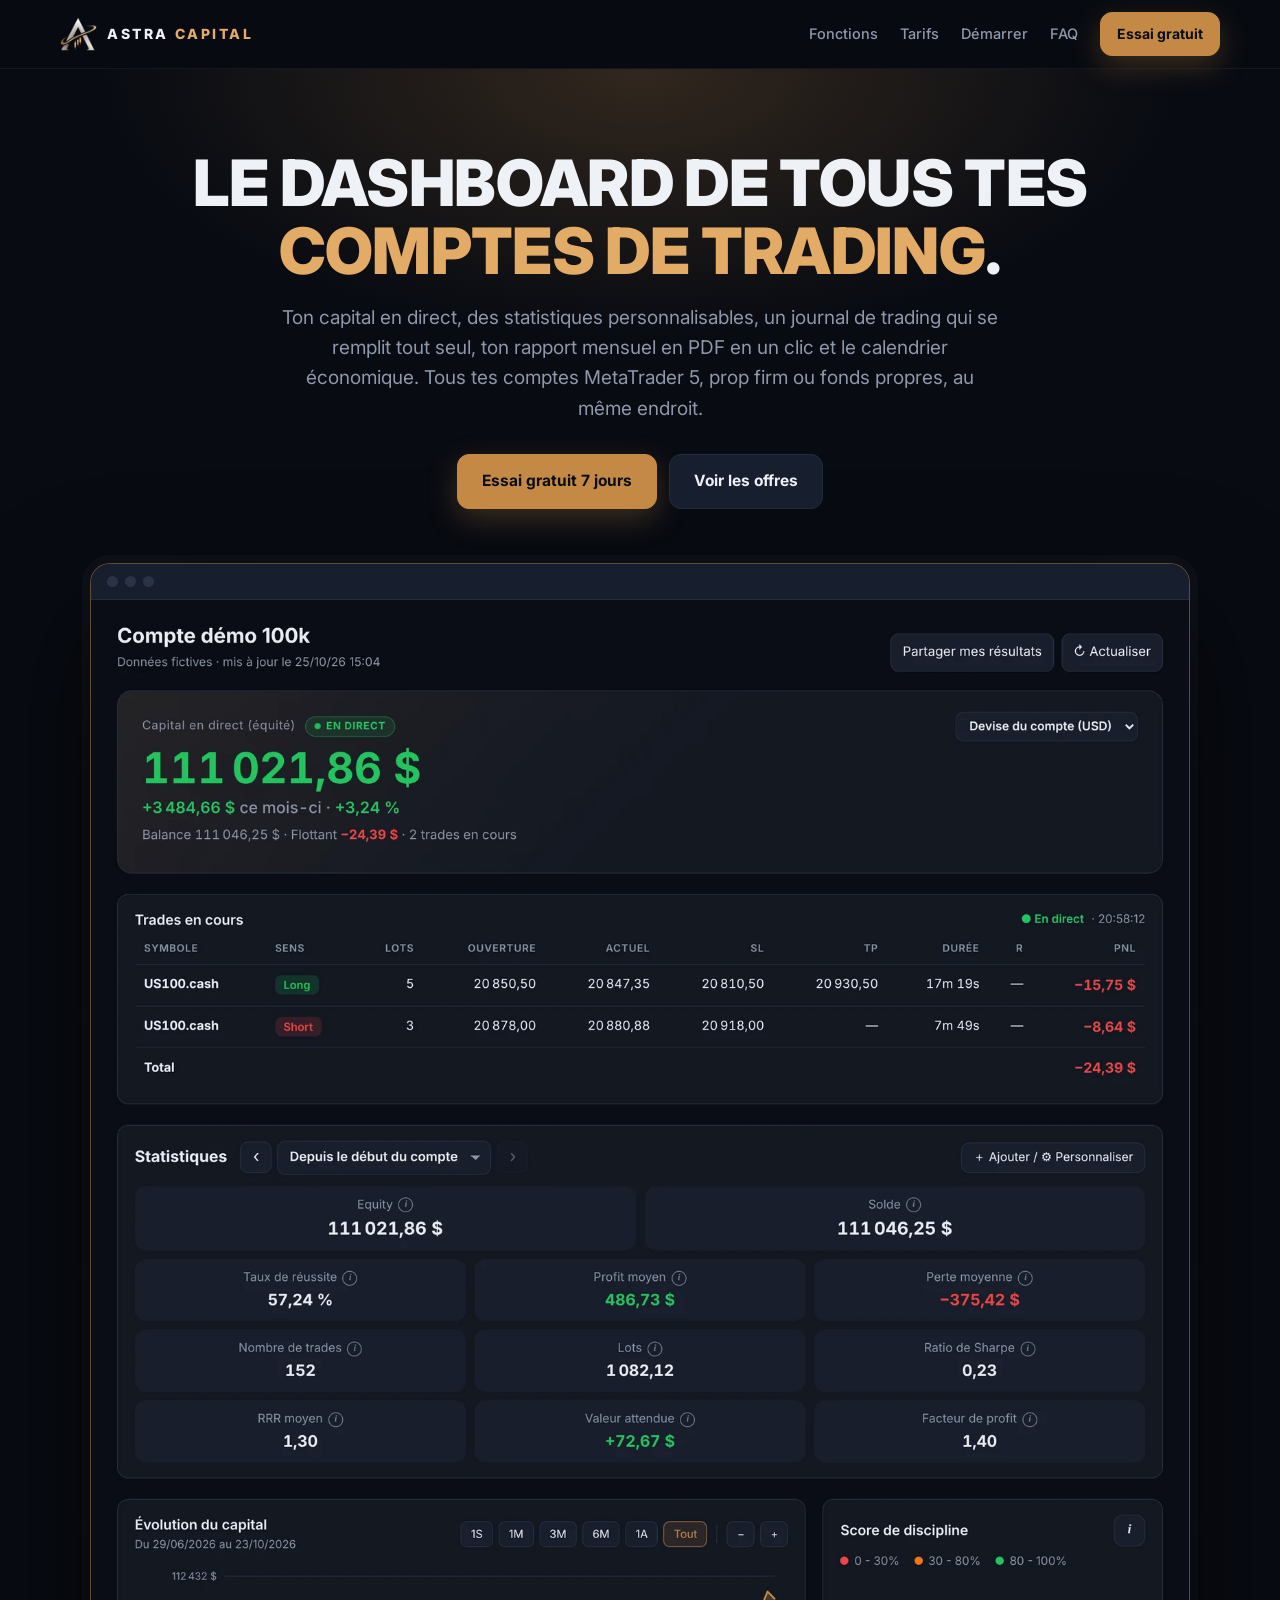
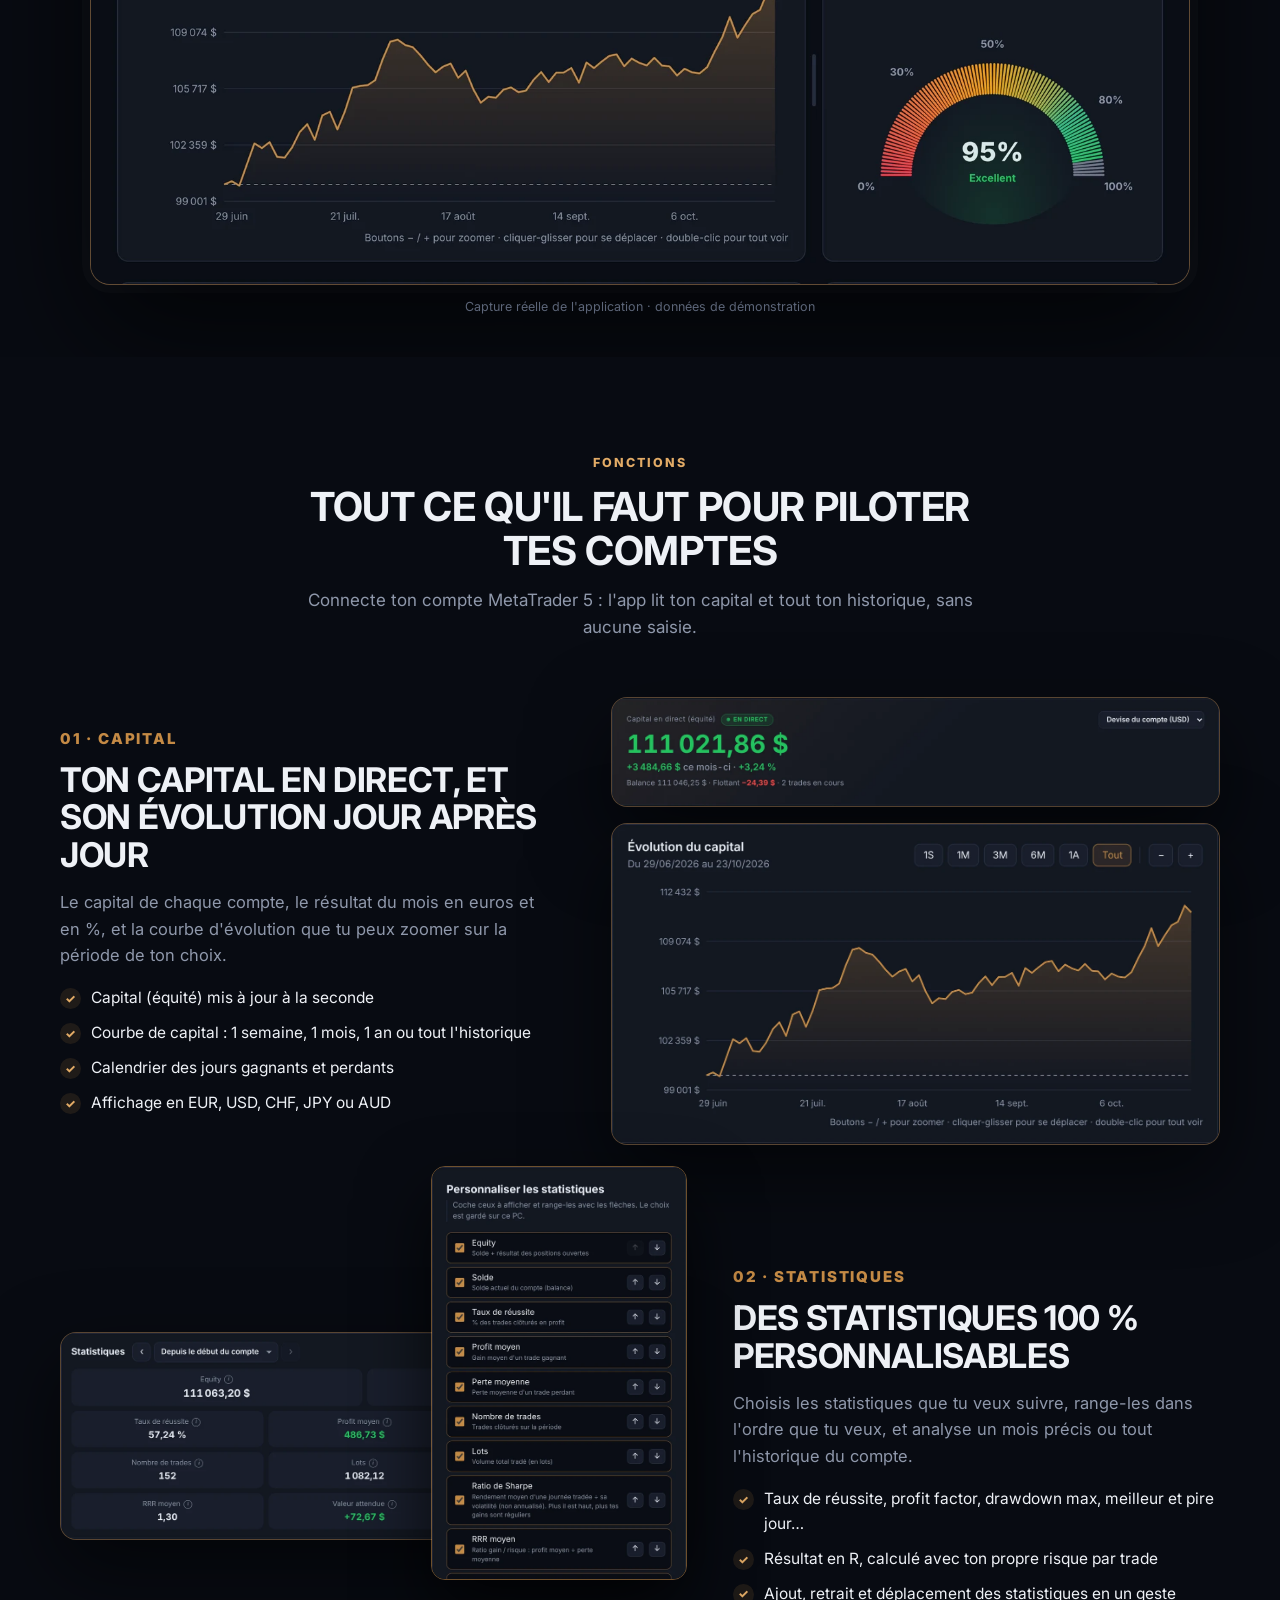
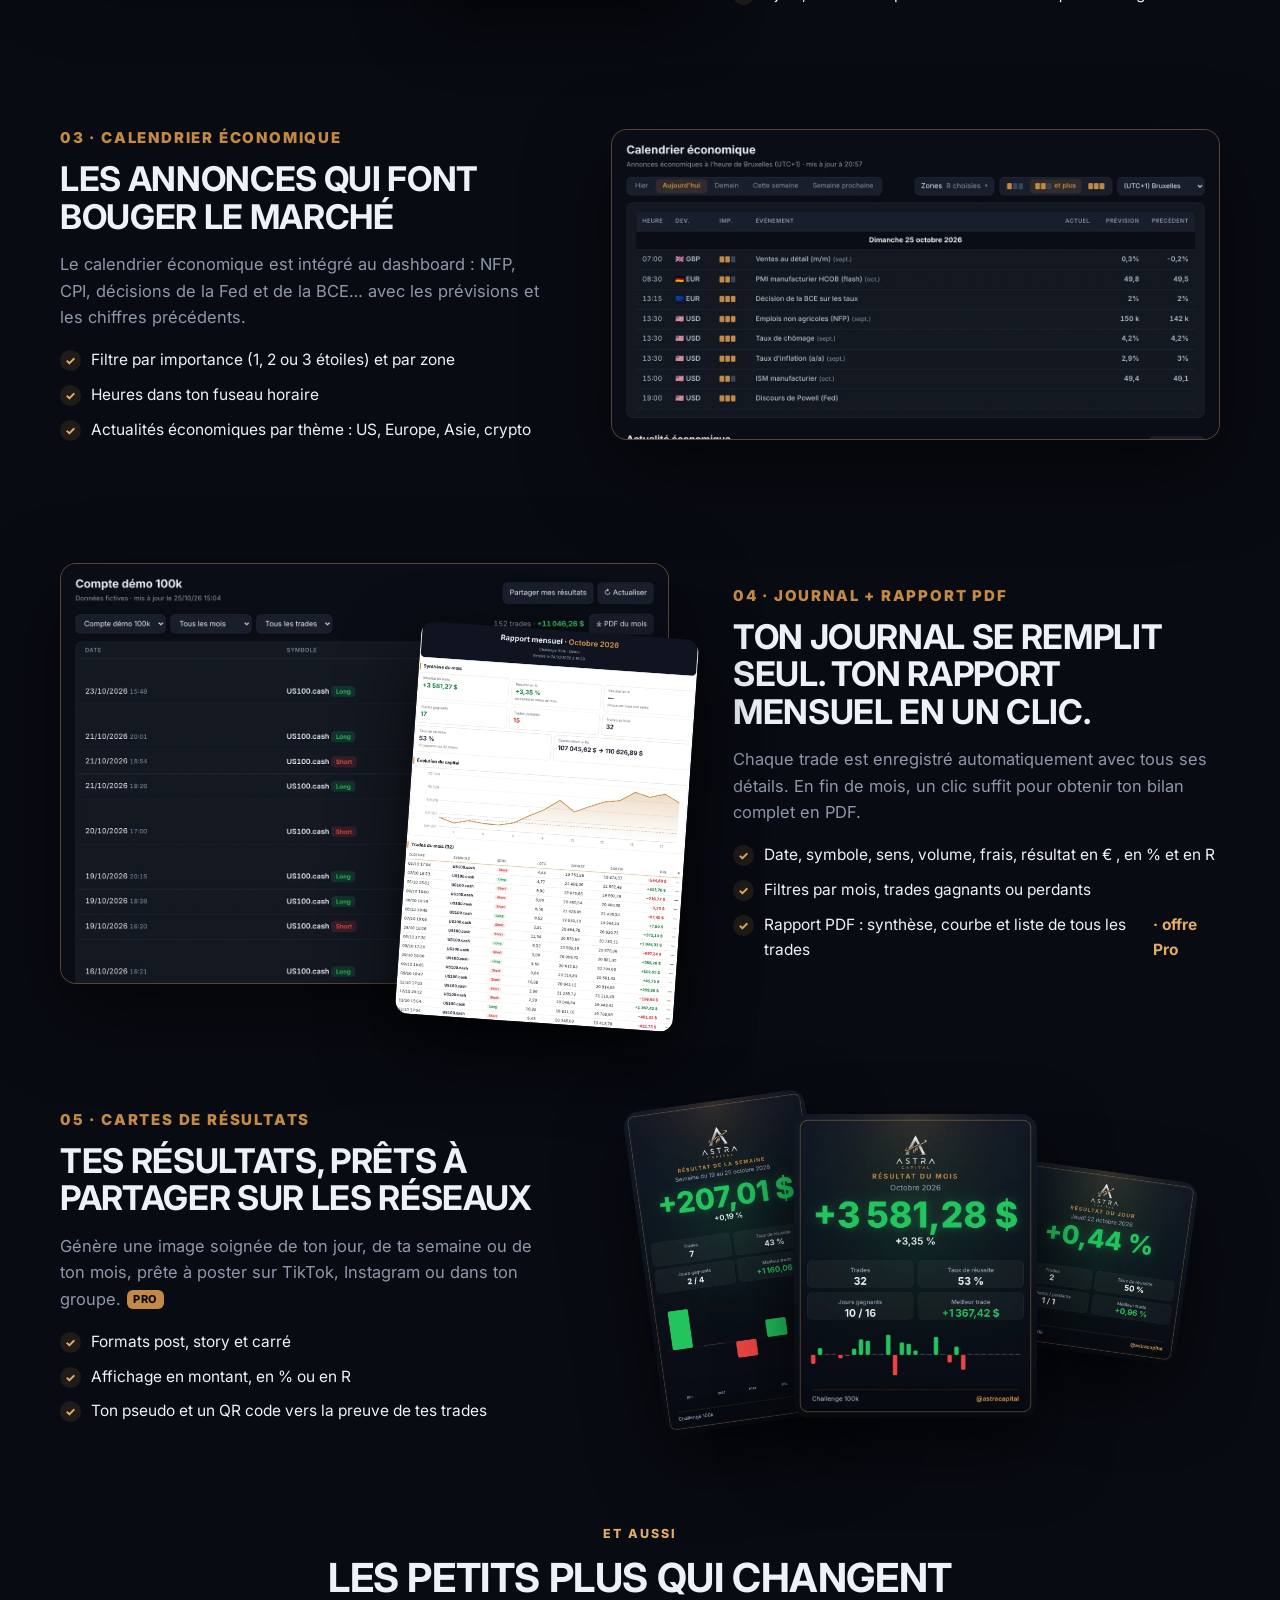
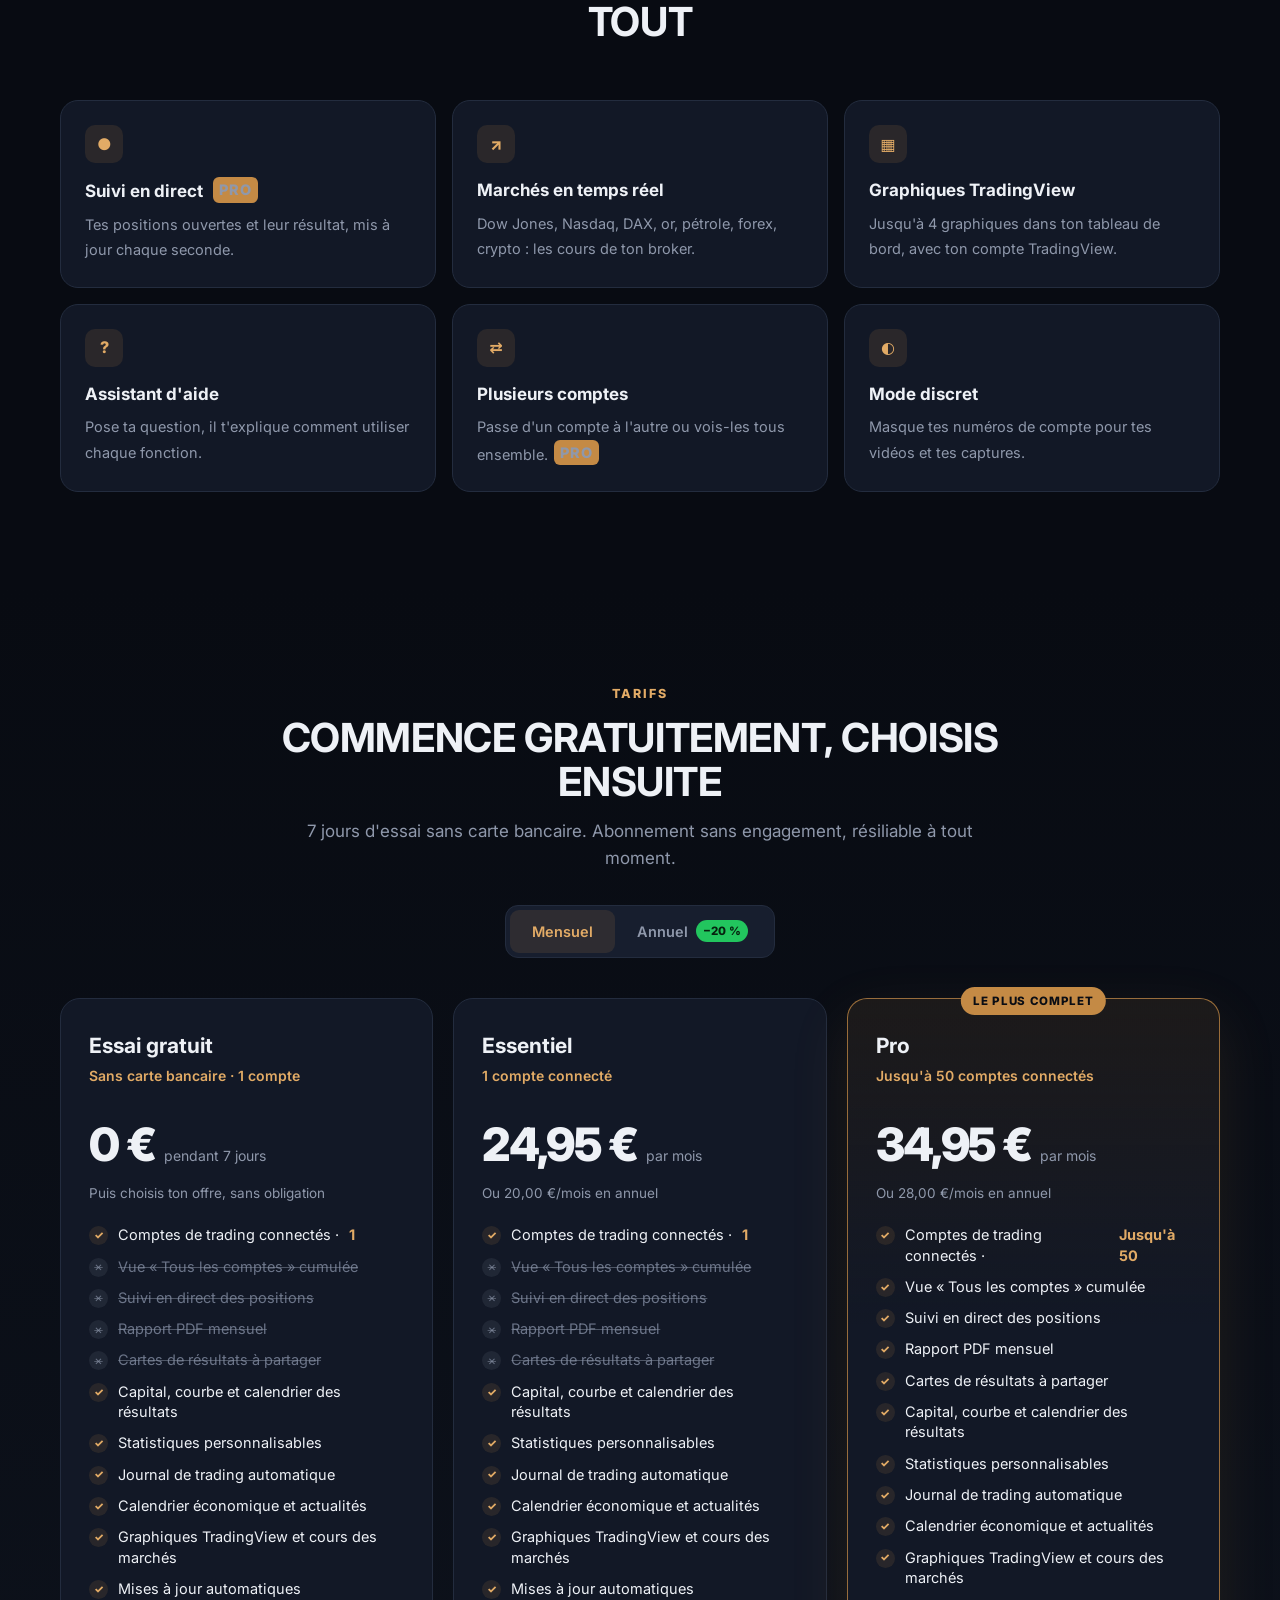
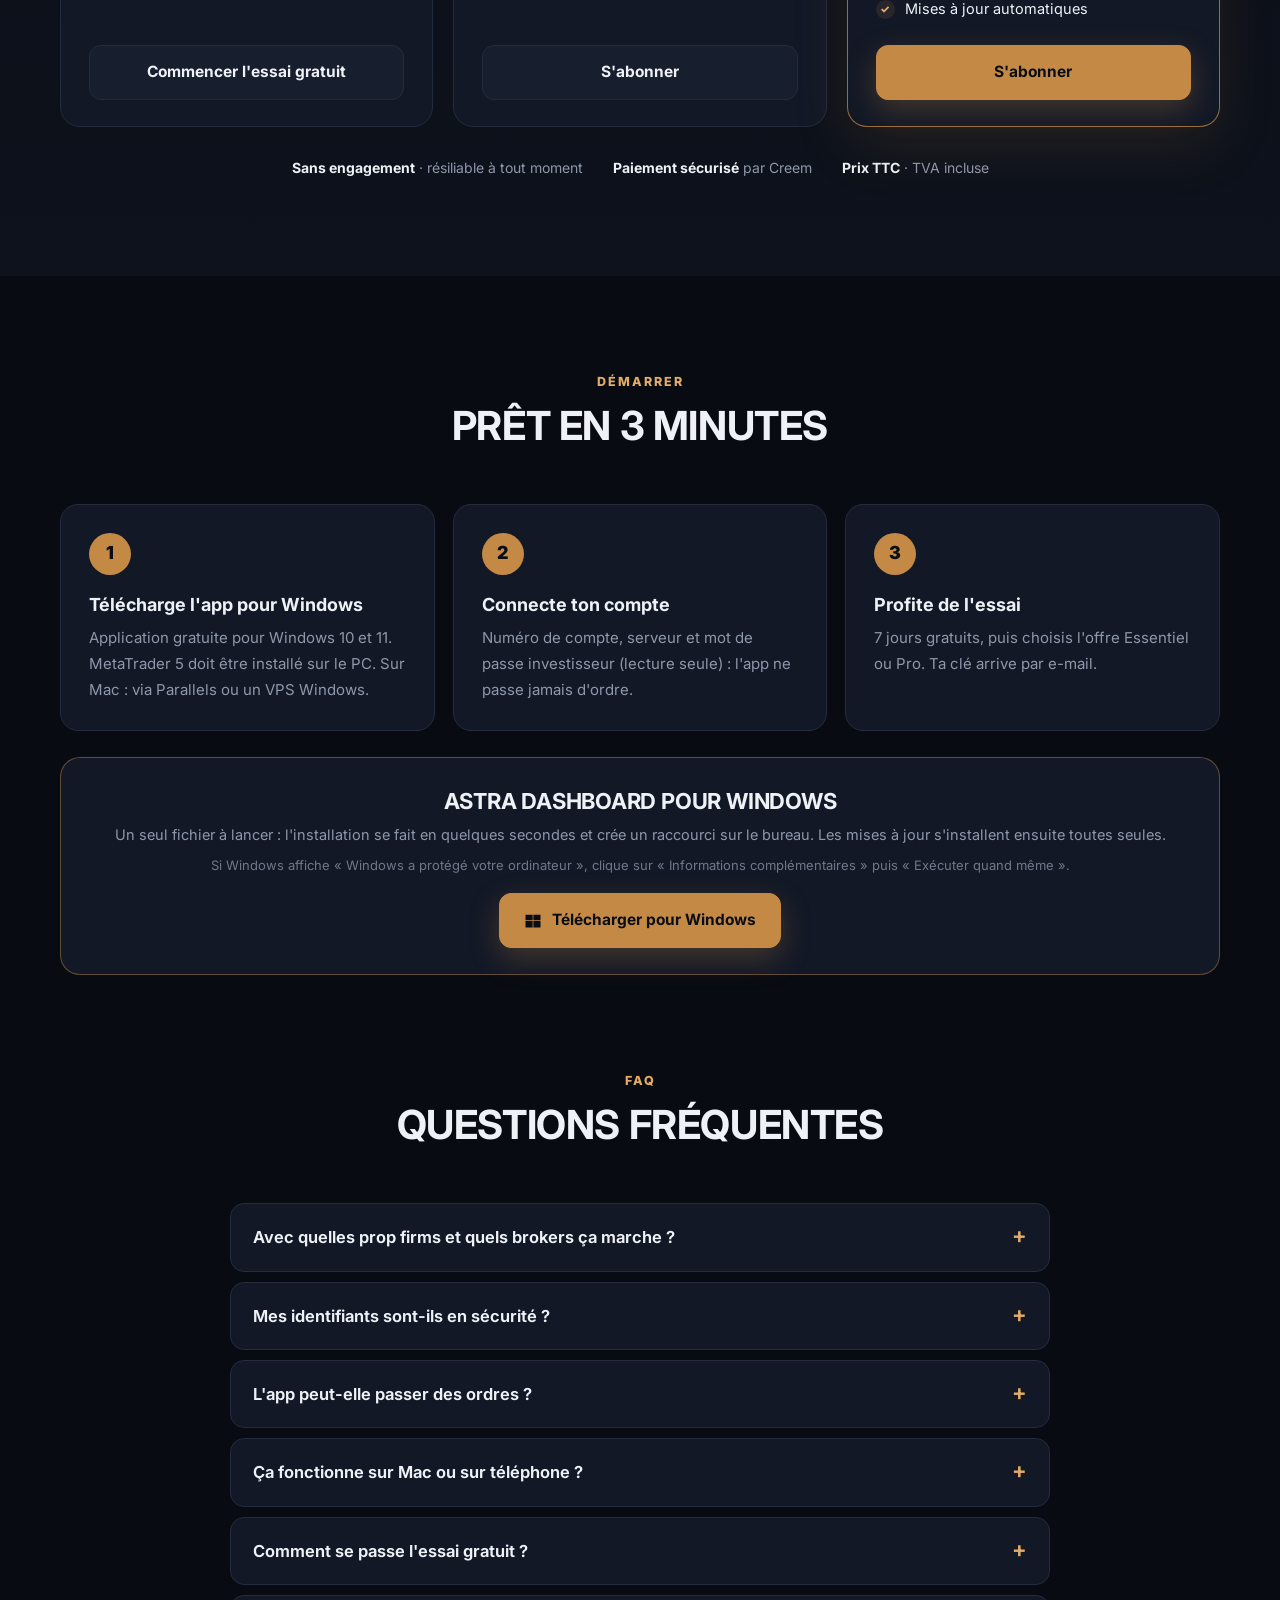
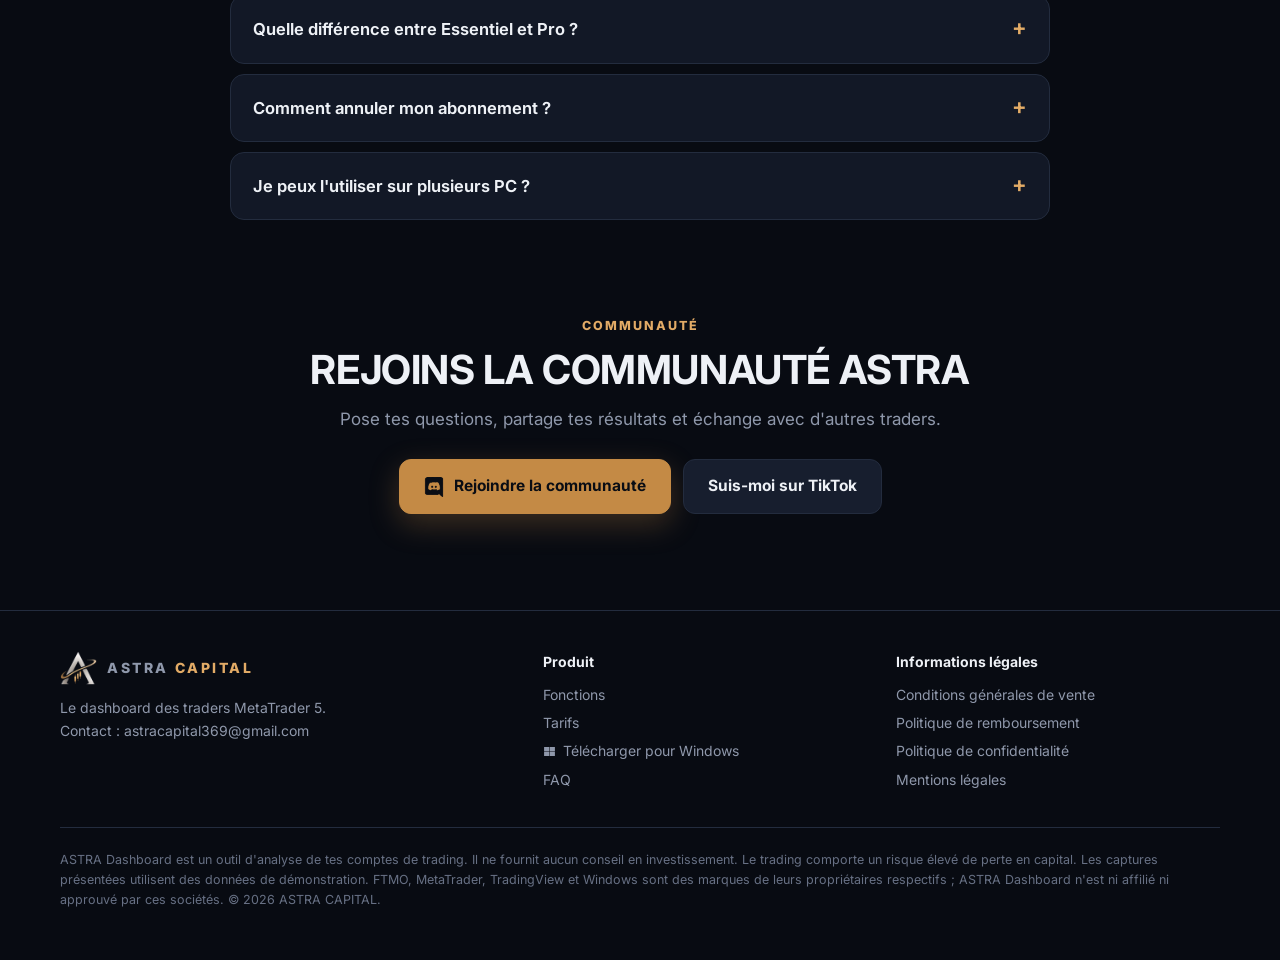
==== index.html @ 786726d1 "Mobile : rubrique Fonctions au-dessus de la capture Co-Authored-By: Claude Opus 5.5 <noreply@anthrop" ====
<!doctype html>
<html lang="fr">
<head>
<meta charset="utf-8">
<meta name="viewport" content="width=device-width, initial-scale=1">
<title>ASTRA Dashboard · Le dashboard des traders MetaTrader 5</title>
<meta name="description" content="ASTRA Dashboard : capital en direct, statistiques personnalisables, journal de trading automatique, rapport PDF mensuel, calendrier économique et cartes de résultats à partager. Pour tous tes comptes MetaTrader 5 : prop firms (FTMO…) et brokers en fonds propres.">
<link rel="icon" href="img/favicon.png">
<link rel="preconnect" href="https://fonts.googleapis.com"><link rel="preconnect" href="https://fonts.gstatic.com" crossorigin>
<link href="https://fonts.googleapis.com/css2?family=Inter:wght@400;500;600;700;800;900&display=swap" rel="stylesheet">
<link rel="stylesheet" href="style.css?v=7">
<meta property="og:title" content="ASTRA Dashboard · Le dashboard des traders MetaTrader 5">
<meta property="og:description" content="Tous tes comptes MT5 (prop firm ou fonds propres), tes stats, ton journal et ton rapport PDF au même endroit. Essai gratuit 7 jours.">
<meta property="og:image" content="img/dashboard.webp?v=2">
</head>
<body>

<header class="nav"><div class="wrap">
  <a class="brand" href="#"><img src="img/logo-emblem.png" alt=""><div>ASTRA <span>CAPITAL</span></div></a>
  <nav onclick="document.body.classList.remove('menu-open')"><a href="#fonctions">Fonctions</a><a href="#tarifs">Tarifs</a><a href="#demarrer">Démarrer</a><a href="#faq">FAQ</a></nav>
  <a class="btn primary" href="#offre-essai" data-essai>Essai gratuit</a><button class="burger" type="button" aria-label="Menu" aria-expanded="false" onclick="const o=document.body.classList.toggle('menu-open');this.setAttribute('aria-expanded',o)"><span></span><span></span><span></span></button>
</div></header>

<main>
<div class="hero"><div class="wrap">
  <h1>Le dashboard de tous tes <span class="gold">comptes de trading</span>.</h1>
  <p class="lead">Ton capital en direct, des statistiques personnalisables, un journal de trading qui se remplit tout seul, ton rapport mensuel en PDF en un clic et le calendrier économique. Tous tes comptes MetaTrader 5, prop firm ou fonds propres, au même endroit.</p>
  <div class="ctas"><a class="btn primary" href="#offre-essai" data-essai>Essai gratuit 7 jours</a><a class="btn" href="#tarifs">Voir les offres</a></div>
  <div class="sec-head m-only"><div class="kicker">Fonctions</div><h2>Tout ce qu'il faut pour piloter tes comptes</h2>
    <p>Connecte ton compte MetaTrader 5 : l'app lit ton capital et tout ton historique, sans aucune saisie.</p></div>
  <div class="shot"><div class="bar"><i></i><i></i><i></i></div><img src="img/dashboard.webp?v=2" alt="Tableau de bord ASTRA : capital en direct, trades en cours et statistiques" width="1600" height="1871"></div>
  <div class="demo">Capture réelle de l'application · données de démonstration</div>
</div></div>

<section id="fonctions"><div class="wrap">
  <div class="sec-head d-only"><div class="kicker">Fonctions</div><h2>Tout ce qu'il faut pour piloter tes comptes</h2>
    <p>Connecte ton compte MetaTrader 5 : l'app lit ton capital et tout ton historique, sans aucune saisie.</p></div>

  <div class="feat">
    <div class="txt"><div class="num">01 · CAPITAL</div><h3>Ton capital en direct, et son évolution jour après jour</h3>
      <p>Le capital de chaque compte, le résultat du mois en euros et en %, et la courbe d'évolution que tu peux zoomer sur la période de ton choix.</p>
      <ul><li>Capital (équité) mis à jour à la seconde</li><li>Courbe de capital : 1 semaine, 1 mois, 1 an ou tout l'historique</li><li>Calendrier des jours gagnants et perdants</li><li>Affichage en EUR, USD, CHF, JPY ou AUD</li></ul></div>
    <div class="vis"><div class="frame"><img src="img/capital.webp?v=2" alt="Capital en direct" loading="lazy"></div><div class="frame"><img src="img/courbe.webp?v=2" alt="Courbe d'évolution du capital" loading="lazy"></div></div>
  </div>

  <div class="feat rev">
    <div class="txt"><div class="num">02 · STATISTIQUES</div><h3>Des statistiques 100 % personnalisables</h3>
      <p>Choisis les statistiques que tu veux suivre, range-les dans l'ordre que tu veux, et analyse un mois précis ou tout l'historique du compte.</p>
      <ul><li>Taux de réussite, profit factor, drawdown max, meilleur et pire jour…</li><li>Résultat en R, calculé avec ton propre risque par trade</li><li>Ajout, retrait et déplacement des statistiques en un geste</li></ul></div>
    <div class="vis"><div class="frame"><img src="img/stats.webp?v=2" alt="Statistiques du compte" loading="lazy"></div><div class="over"><img src="img/stats-perso.webp?v=2" alt="Personnalisation des statistiques" loading="lazy"></div></div>
  </div>

  <div class="feat">
    <div class="txt"><div class="num">03 · CALENDRIER ÉCONOMIQUE</div><h3>Les annonces qui font bouger le marché</h3>
      <p>Le calendrier économique est intégré au dashboard : NFP, CPI, décisions de la Fed et de la BCE… avec les prévisions et les chiffres précédents.</p>
      <ul><li>Filtre par importance (1, 2 ou 3 étoiles) et par zone</li><li>Heures dans ton fuseau horaire</li><li>Actualités économiques par thème : US, Europe, Asie, crypto</li></ul></div>
    <div class="vis"><div class="frame"><img src="img/calendrier.webp?v=2" alt="Calendrier économique" loading="lazy"></div></div>
  </div>

  <div class="feat rev">
    <div class="txt"><div class="num">04 · JOURNAL + RAPPORT PDF</div><h3>Ton journal se remplit seul. Ton rapport mensuel en un clic.</h3>
      <p>Chaque trade est enregistré automatiquement avec tous ses détails. En fin de mois, un clic suffit pour obtenir ton bilan complet en PDF.</p>
      <ul><li>Date, symbole, sens, volume, frais, résultat en € , en % et en R</li><li>Filtres par mois, trades gagnants ou perdants</li><li>Rapport PDF : synthèse, courbe et liste de tous les trades <b class="gold">· offre Pro</b></li></ul></div>
    <div class="vis"><div class="frame"><img src="img/journal.webp?v=2" alt="Journal de trading" loading="lazy"></div><div class="over paper"><img src="img/rapport.webp" alt="Rapport mensuel PDF" loading="lazy"></div></div>
  </div>

  <div class="feat">
    <div class="txt"><div class="num">05 · CARTES DE RÉSULTATS</div><h3>Tes résultats, prêts à partager sur les réseaux</h3>
      <p>Génère une image soignée de ton jour, de ta semaine ou de ton mois, prête à poster sur TikTok, Instagram ou dans ton groupe.<span class="tag-pro">PRO</span></p>
      <ul><li>Formats post, story et carré</li><li>Affichage en montant, en % ou en R</li><li>Ton pseudo et un QR code vers la preuve de tes trades</li></ul></div>
    <div class="vis cards"><img class="c1" src="img/carte-story.webp" alt="Carte de résultats en story" loading="lazy"><img class="c2" src="img/carte-post.webp" alt="Carte de résultats du mois" loading="lazy"><img class="c3" src="img/carte-carre.webp" alt="Carte de résultats carrée" loading="lazy"></div>
  </div>
</div></section>

<section style="padding-top:0"><div class="wrap">
  <div class="sec-head"><div class="kicker">Et aussi</div><h2>Les petits plus qui changent tout</h2></div>
  <div class="more">
    <div><i>●</i><b>Suivi en direct <span class="tag-pro">PRO</span></b><span>Tes positions ouvertes et leur résultat, mis à jour chaque seconde.</span></div>
    <div><i>↗</i><b>Marchés en temps réel</b><span>Dow Jones, Nasdaq, DAX, or, pétrole, forex, crypto : les cours de ton broker.</span></div>
    <div><i>▦</i><b>Graphiques TradingView</b><span>Jusqu'à 4 graphiques dans ton tableau de bord, avec ton compte TradingView.</span></div>
    <div><i>?</i><b>Assistant d'aide</b><span>Pose ta question, il t'explique comment utiliser chaque fonction.</span></div>
    <div><i>⇄</i><b>Plusieurs comptes</b><span>Passe d'un compte à l'autre ou vois-les tous ensemble.<span class="tag-pro">PRO</span></span></div>
    <div><i>◐</i><b>Mode discret</b><span>Masque tes numéros de compte pour tes vidéos et tes captures.</span></div>
  </div>
</div></section>

<section id="tarifs"><div class="wrap">
  <div class="sec-head"><div class="kicker">Tarifs</div><h2>Commence gratuitement, choisis ensuite</h2><p>7 jours d'essai sans carte bancaire. Abonnement sans engagement, résiliable à tout moment.</p></div>
  <div class="billing"><div class="seg" id="billing"><button type="button" data-v="month" class="on">Mensuel</button><button type="button" data-v="year">Annuel <span class="save">−20 %</span></button></div></div>
  <div class="plans" id="plans"></div>
  <div class="trust"><span><b>Sans engagement</b> · résiliable à tout moment</span><span><b>Paiement sécurisé</b> par Creem</span><span><b>Prix TTC</b> · TVA incluse</span></div>
</div></section>

<section id="demarrer"><div class="wrap">
  <div class="sec-head"><div class="kicker">Démarrer</div><h2>Prêt en 3 minutes</h2></div>
  <div class="steps">
    <div><b>Télécharge l'app pour Windows</b><span>Application gratuite pour Windows 10 et 11. MetaTrader 5 doit être installé sur le PC. Sur Mac : via Parallels ou un VPS Windows.</span></div>
    <div><b>Connecte ton compte</b><span>Numéro de compte, serveur et mot de passe investisseur (lecture seule) : l'app ne passe jamais d'ordre.</span></div>
    <div><b>Profite de l'essai</b><span>7 jours gratuits, puis choisis l'offre Essentiel ou Pro. Ta clé arrive par e-mail.</span></div>
  </div>
  <div class="dl">
    <div><h3>ASTRA Dashboard pour Windows</h3><p>Un seul fichier à lancer : l'installation se fait en quelques secondes et crée un raccourci sur le bureau. Les mises à jour s'installent ensuite toutes seules.</p><p style="font-size:13px;opacity:.75;margin-top:8px">Si Windows affiche « Windows a protégé votre ordinateur », clique sur « Informations complémentaires » puis « Exécuter quand même ».</p></div>
    <a class="btn primary" href="https://github.com/astradashboard/astra-dashboard/releases/latest/download/ASTRA-Dashboard-Setup.exe"><svg class="win" viewBox="0 0 24 24" aria-hidden="true"><path fill="currentColor" d="M2 3.5h9.5V11H2zM12.5 3.5H22V11h-9.5zM2 12h9.5v8.5H2zM12.5 12H22v8.5h-9.5z"/></svg>Télécharger pour Windows</a>
  </div>
</div></section>

<section id="faq" style="padding-top:0"><div class="wrap">
  <div class="sec-head"><div class="kicker">FAQ</div><h2>Questions fréquentes</h2></div>
  <div class="faq">
    <details><summary>Avec quelles prop firms et quels brokers ça marche ?</summary><p>Avec tous les comptes MetaTrader 5, quel que soit le fournisseur : les prop firms (FTMO, FundedNext, The5ers…) comme les comptes en fonds propres chez un broker (IC Markets, Pepperstone…), en réel ou en démo. Il suffit du numéro de compte, du nom exact du serveur et du mot de passe investisseur. Les comptes sur d'autres plateformes (MetaTrader 4, cTrader, TradeLocker, DXtrade…) ne sont pas encore pris en charge.</p></details>
    <details><summary>Mes identifiants sont-ils en sécurité ?</summary><p>Oui. Tout reste sur ton PC : les mots de passe mémorisés sont rangés dans le Gestionnaire d'identification de Windows et ne sont envoyés à aucun serveur. Le mot de passe investisseur suffit, il ne permet que la lecture.</p></details>
    <details><summary>L'app peut-elle passer des ordres ?</summary><p>Non. ASTRA Dashboard lit seulement ton capital et ton historique pour les analyser. Elle ne passe, ne modifie et ne ferme jamais aucune position.</p></details>
    <details><summary>Ça fonctionne sur Mac ou sur téléphone ?</summary><p>L'application fonctionne sur Windows 10 et 11, avec MetaTrader 5 installé : la connexion de MetaTrader 5 aux applications n'existe que sur Windows. Sur Mac, tu peux l'utiliser avec Windows installé via Parallels Desktop, ou sur un VPS Windows (celui où tourne souvent déjà ton MT5), en bureau à distance.</p></details>
    <details><summary>Comment se passe l'essai gratuit ?</summary><p>Tu installes l'app et tu cliques sur « Commencer l'essai gratuit » : 7 jours d'accès, sans carte bancaire. À la fin de l'essai, tu choisis une offre pour continuer.</p></details>
    <details><summary>Quelle différence entre Essentiel et Pro ?</summary><p>Essentiel permet de connecter 1 compte. Pro permet jusqu'à 50 comptes et ajoute la vue « tous les comptes », le suivi en direct des positions, le rapport PDF mensuel et les cartes de résultats à partager.</p></details>
    <details><summary>Comment annuler mon abonnement ?</summary><p>Depuis le lien « gérer mon abonnement » de l'e-mail de confirmation envoyé par Creem, ou en nous écrivant. Sans engagement : l'accès reste ouvert jusqu'à la fin de la période payée.</p></details>
    <details><summary>Je peux l'utiliser sur plusieurs PC ?</summary><p>Oui, ta clé fonctionne sur 2 PC. Tu peux aussi la retirer d'un PC pour l'utiliser sur un autre.</p></details>
  </div>
</div></section>

<section class="community" style="padding-top:0"><div class="wrap">
  <div class="sec-head" style="margin-bottom:0"><div class="kicker">Communauté</div><h2>Rejoins la communauté ASTRA</h2><p>Pose tes questions, partage tes résultats et échange avec d'autres traders.</p></div>
  <div class="row">
    <a class="btn primary" href="https://discord.gg/YSep3qMT9" target="_blank" rel="noopener"><img src="img/discord-dark.png" alt="">Rejoindre la communauté</a>
    <a class="btn" href="https://www.tiktok.com/@astracapital1" target="_blank" rel="noopener">Suis-moi sur TikTok</a>
  </div>
</div></section>
</main>

<footer><div class="wrap">
  <div><a class="brand" href="#" style="margin:0 0 12px"><img src="img/logo-emblem.png" alt=""><div>ASTRA <span>CAPITAL</span></div></a>
    Le dashboard des traders MetaTrader 5.<br>Contact : <a href="mailto:astracapital369@gmail.com" style="display:inline">astracapital369@gmail.com</a></div>
  <div><b>Produit</b><a href="#fonctions">Fonctions</a><a href="#tarifs">Tarifs</a><a href="#demarrer" class="win-link"><svg class="win" viewBox="0 0 24 24" aria-hidden="true"><path fill="currentColor" d="M2 3.5h9.5V11H2zM12.5 3.5H22V11h-9.5zM2 12h9.5v8.5H2zM12.5 12H22v8.5h-9.5z"/></svg>Télécharger pour Windows</a><a href="#faq">FAQ</a></div>
  <div><b>Informations légales</b><a href="conditions.html">Conditions générales de vente</a><a href="remboursement.html">Politique de remboursement</a><a href="confidentialite.html">Politique de confidentialité</a><a href="mentions-legales.html">Mentions légales</a></div>
  <div class="risk">ASTRA Dashboard est un outil d'analyse de tes comptes de trading. Il ne fournit aucun conseil en investissement. Le trading comporte un risque élevé de perte en capital. Les captures présentées utilisent des données de démonstration. FTMO, MetaTrader, TradingView et Windows sont des marques de leurs propriétaires respectifs ; ASTRA Dashboard n'est ni affilié ni approuvé par ces sociétés. © 2026 ASTRA CAPITAL.</div>
</div></footer>

<script>
// Liens de paiement Creem : à remplir dès qu'ils sont créés
const CHECKOUT = {
  essentiel: { month: 'https://www.creem.io/payment/prod_J9E4RND5WxferOtBagLse', year: 'https://www.creem.io/payment/prod_75iJoLnVkW6P9oRJKezVY7' },
  pro: { month: 'https://www.creem.io/payment/prod_Q6IVnV9x4c7YWEf84cjIg', year: 'https://www.creem.io/payment/prod_TW2zwHrN4UZRp6hHAtzPi' },
};
const PLANS = [
  { id: 'essai', name: 'Essai gratuit', acc: 'Sans carte bancaire · 1 compte', month: ['0 €', 'pendant 7 jours'], bill: 'Puis choisis ton offre, sans obligation' },
  { id: 'essentiel', name: 'Essentiel', acc: '1 compte connecté', month: ['24,95 €', 'par mois'], year: ['20,00 €', 'par mois', '24,95 €', '239,95 €'] },
  { id: 'pro', name: 'Pro', acc: "Jusqu'à 50 comptes connectés", badge: 'LE PLUS COMPLET', month: ['34,95 €', 'par mois'], year: ['28,00 €', 'par mois', '34,95 €', '335,95 €'] },
];
const FEATS = [
  ['Comptes de trading connectés', '1', '1', "Jusqu'à 50"],
  ['Vue « Tous les comptes » cumulée', 0, 0, 1],
  ['Suivi en direct des positions', 0, 0, 1],
  ['Rapport PDF mensuel', 0, 0, 1],
  ['Cartes de résultats à partager', 0, 0, 1],
  ['Capital, courbe et calendrier des résultats', 1, 1, 1],
  ['Statistiques personnalisables', 1, 1, 1],
  ['Journal de trading automatique', 1, 1, 1],
  ['Calendrier économique et actualités', 1, 1, 1],
  ['Graphiques TradingView et cours des marchés', 1, 1, 1],
  ['Mises à jour automatiques', 1, 1, 1],
];
let billing = 'month', sel = 'pro';
function render() {
  const box = document.getElementById('plans'); box.innerHTML = '';
  PLANS.forEach((p, i) => {
    const yr = billing === 'year' && p.year, pr = yr ? p.year : p.month;
    const on = p.id === sel;
    const c = document.createElement('div'); c.className = 'plan' + (on ? ' best' : ''); c.tabIndex = 0; c.setAttribute('role', 'radio'); c.setAttribute('aria-checked', on);
    if (p.id === 'essai') c.id = 'offre-essai';
    c.onclick = e => { if (!e.target.closest('a') && sel !== p.id) { sel = p.id; render(); } };
    c.onkeydown = e => { if (e.key === 'Enter' || e.key === ' ') { e.preventDefault(); sel = p.id; render(); } };
    let h = (p.badge ? `<div class="badge">${p.badge}</div>` : '') + `<h3>${p.name}</h3><div class="acc">${p.acc}</div>`;
    h += `<div class="price">${yr ? `<s>${pr[2]}</s>` : ''}<b>${pr[0]}</b><span>${pr[1]}</span></div>`;
    h += `<div class="bill">${yr ? `Facturé ${pr[3]} par an · <b>−20 %</b>` : p.bill || (p.year ? `Ou ${p.year[0]}/mois en annuel` : '')}</div><ul>`;
    for (const f of FEATS) { const v = f[i + 1]; h += `<li class="${v ? '' : 'no'}">${f[0]}${typeof v === 'string' ? ` · <b style="color:var(--gold2)">${v}</b>` : ''}</li>`; }
    h += '</ul>';
    if (p.id === 'essai') h += `<a class="btn${on ? ' primary' : ''}" href="#demarrer">Commencer l'essai gratuit</a>`;
    else { const url = CHECKOUT[p.id][billing]; h += url ? `<a class="btn${on ? ' primary' : ''}" href="${url}">S'abonner</a>` : `<a class="btn${on ? ' primary' : ''}" aria-disabled="true">Bientôt disponible</a>`; }
    c.innerHTML = h; box.appendChild(c);
  });
}
document.querySelectorAll('#billing button').forEach(b => b.onclick = () => {
  billing = b.dataset.v; document.querySelectorAll('#billing button').forEach(x => x.classList.toggle('on', x === b)); render();
});
render();
// « Essai gratuit » : va pile sur la carte de l'essai et la sélectionne
document.querySelectorAll('[data-essai]').forEach(a => a.onclick = e => {
  e.preventDefault(); sel = 'essai'; render();
  document.getElementById('offre-essai').scrollIntoView({ behavior: 'smooth', block: 'start' });
});
</script>
</body>
</html>
---- style.css ----
:root {
  --bg: #080b12; --bg2: #0d121c; --panel: #121826; --panel2: #171e2e; --line: #232c3e;
  --fg: #eef1f6; --muted: #8f98ab; --gold: #c48a45; --gold2: #e2ab66; --gold-soft: rgba(196,138,69,.13);
  --win: #22c55e; --loss: #ef4444; --r: 18px;
}
* { box-sizing: border-box; }
html { scroll-behavior: smooth; }
body { margin: 0; background: var(--bg); color: var(--fg); font: 16px/1.6 "Inter", "Segoe UI", system-ui, -apple-system, sans-serif; -webkit-font-smoothing: antialiased; }
a { color: inherit; }
img { max-width: 100%; height: auto; display: block; }
.wrap { width: min(1160px, 100% - 32px); margin: 0 auto; }
.gold { color: var(--gold2); }
.btn { display: inline-flex; align-items: center; justify-content: center; gap: 10px; padding: 14px 24px; border-radius: 12px; font-weight: 700; font-size: 15.5px;
  text-decoration: none; border: 1px solid var(--line); background: var(--panel2); color: var(--fg); cursor: pointer; transition: transform .15s, border-color .15s, box-shadow .15s; }
.btn:hover { transform: translateY(-1px); border-color: rgba(196,138,69,.6); }
.btn.primary { background: var(--gold); border-color: var(--gold); color: #0a0d14; box-shadow: 0 10px 30px rgba(196,138,69,.28); }
.btn.primary:hover { box-shadow: 0 14px 40px rgba(196,138,69,.4); }
.btn[aria-disabled="true"] { opacity: .55; pointer-events: none; }
.btn img { width: 20px; height: 20px; }

/* navigation */
.nav { position: sticky; top: 0; z-index: 20; background: rgba(8,11,18,.82); backdrop-filter: blur(14px); border-bottom: 1px solid rgba(255,255,255,.05); }
.nav .wrap { display: flex; align-items: center; gap: 22px; height: 68px; }
.brand { display: flex; align-items: center; gap: 10px; text-decoration: none; font-weight: 800; letter-spacing: .18em; font-size: 14px; }
.brand img { height: 34px; }
.brand span { color: var(--gold2); }
.nav nav { display: flex; gap: 22px; margin-left: auto; }
.nav nav a { text-decoration: none; color: var(--muted); font-size: 14.5px; font-weight: 500; }
.nav nav a:hover { color: var(--fg); }
.nav .btn { padding: 10px 16px; font-size: 14px; }

/* héros */
.hero { position: relative; padding: 72px 0 40px; overflow: hidden; }
.hero::before { content: ''; position: absolute; inset: -20% -10% auto; height: 760px; background: radial-gradient(closest-side, rgba(196,138,69,.22), transparent 70%); pointer-events: none; }
.hero .wrap { position: relative; text-align: center; }
.pill { display: inline-flex; gap: 8px; align-items: center; padding: 7px 14px; border-radius: 999px; border: 1px solid rgba(196,138,69,.5); background: var(--gold-soft);
  color: var(--gold2); font-size: 13px; font-weight: 700; letter-spacing: .04em; }
.hero h1 { font-size: clamp(38px, 6.2vw, 72px); line-height: 1.04; letter-spacing: -.035em; margin: 8px auto 18px; max-width: 900px; font-weight: 850; }
.hero p.lead { font-size: clamp(16px, 2vw, 19px); color: var(--muted); max-width: 720px; margin: 0 auto 30px; }
.hero .ctas { display: flex; gap: 12px; justify-content: center; flex-wrap: wrap; }
.hero .note { color: var(--muted); font-size: 13px; margin-top: 14px; }
.shot { margin: 54px auto 0; max-width: 1100px; border-radius: 20px; border: 1px solid rgba(196,138,69,.45); background: var(--panel); overflow: hidden;
  box-shadow: 0 50px 120px rgba(0,0,0,.65), 0 0 0 8px rgba(255,255,255,.025); }
.shot .bar { display: flex; gap: 7px; padding: 12px 16px; border-bottom: 1px solid var(--line); background: var(--panel2); }
.shot .bar i { width: 11px; height: 11px; border-radius: 50%; background: #2a3346; }
.demo { color: #5c6578; font-size: 12.5px; text-align: center; margin-top: 12px; }

/* bandeau d'arguments */
.strip { border-top: 1px solid rgba(255,255,255,.05); border-bottom: 1px solid rgba(255,255,255,.05); background: var(--bg2); }
.strip .wrap { display: flex; justify-content: center; gap: 14px 40px; flex-wrap: wrap; padding: 22px 0; color: var(--muted); font-size: 14.5px; }
.strip b { color: var(--fg); }

/* sections */
section { padding: 96px 0; scroll-margin-top: 70px; }
.plan { scroll-margin-top: 90px; }
.sec-head { text-align: center; max-width: 720px; margin: 0 auto 56px; }
.kicker { color: var(--gold2); font-weight: 800; letter-spacing: .16em; font-size: 12.5px; text-transform: uppercase; }
.sec-head h2, .feat h3 { letter-spacing: -.025em; }
.sec-head h2 { font-size: clamp(30px, 4.2vw, 46px); line-height: 1.1; margin: 12px 0 14px; }
.sec-head p { color: var(--muted); margin: 0; font-size: 17px; }

.feat { display: grid; grid-template-columns: 1fr 1.25fr; gap: 64px; align-items: center; margin-bottom: 120px; }
.feat:last-child { margin-bottom: 0; }
.feat.rev { grid-template-columns: 1.25fr 1fr; }
.feat.rev .txt { order: 2; }
.feat .num { font-weight: 850; color: var(--gold); font-size: 15px; letter-spacing: .12em; }
.feat h3 { font-size: clamp(28px, 3.4vw, 40px); line-height: 1.1; margin: 10px 0 16px; }
.feat p { color: var(--muted); font-size: 16.5px; margin: 0 0 18px; }
.feat ul { list-style: none; padding: 0; margin: 0; display: grid; gap: 10px; }
.feat li { display: flex; gap: 10px; font-size: 15.5px; }
.feat li::before { content: '✓'; flex: none; width: 21px; height: 21px; border-radius: 50%; background: var(--gold-soft); color: var(--gold2); font-size: 12px; font-weight: 800; display: grid; place-items: center; margin-top: 2px; }
.tag-pro { display: inline-block; margin-left: 6px; font-size: 11px; font-weight: 800; letter-spacing: .06em; color: #0a0d14; background: var(--gold); border-radius: 6px; padding: 1px 6px; vertical-align: 2px; }
.vis { position: relative; }
.frame { border-radius: 16px; border: 1px solid rgba(196,138,69,.4); overflow: hidden; background: var(--panel); box-shadow: 0 30px 80px rgba(0,0,0,.55); }
.frame + .frame { margin-top: 16px; }
.over { position: absolute; right: -18px; bottom: -40px; width: 42%; border-radius: 14px; border: 1px solid rgba(196,138,69,.55); box-shadow: 0 30px 70px rgba(0,0,0,.7); overflow: hidden; }
.over.paper { width: 46%; border-color: rgba(0,0,0,.2); transform: rotate(4deg); }
.cards { display: flex; justify-content: center; align-items: center; gap: 0; }
.cards img { border-radius: 16px; box-shadow: 0 30px 70px rgba(0,0,0,.65); }
.cards .c1 { width: 30%; transform: rotate(-8deg) translateX(18%); }
.cards .c2 { width: 40%; position: relative; z-index: 2; }
.cards .c3 { width: 30%; transform: rotate(8deg) translateX(-18%); }

.more { display: grid; grid-template-columns: repeat(3, 1fr); gap: 16px; }
.more div { background: var(--panel); border: 1px solid var(--line); border-radius: var(--r); padding: 24px; }
.more b { display: block; font-size: 17px; margin-bottom: 6px; }
.more span { color: var(--muted); font-size: 14.5px; }
.more i { font-style: normal; display: inline-grid; place-items: center; width: 38px; height: 38px; border-radius: 10px; background: var(--gold-soft); color: var(--gold2); font-weight: 800; margin-bottom: 14px; }

/* tarifs */
#tarifs { background: linear-gradient(180deg, var(--bg), var(--bg2)); }
.billing { display: flex; justify-content: center; margin: -24px 0 40px; }
.seg { display: inline-flex; background: var(--panel2); border: 1px solid var(--line); border-radius: 13px; padding: 4px; }
.seg button { background: none; border: none; color: var(--muted); padding: 10px 22px; border-radius: 9px; font: inherit; font-size: 14.5px; font-weight: 600; cursor: pointer; display: inline-flex; gap: 8px; align-items: center; }
.seg button.on { background: var(--gold-soft); color: var(--gold2); }
.save { background: var(--win); color: #06210f; font-size: 11.5px; font-weight: 800; padding: 2px 7px; border-radius: 999px; }
.plans { display: grid; grid-template-columns: repeat(3, 1fr); gap: 20px; align-items: stretch; }
.plan { cursor: pointer; transition: border-color .15s, background .15s, transform .15s; -webkit-tap-highlight-color: transparent;
  position: relative; background: var(--panel); border: 1px solid var(--line); border-radius: 20px; padding: 30px 28px 26px; display: flex; flex-direction: column; }
.plan:not(.best):hover { border-color: rgba(196,138,69,.4); transform: translateY(-2px); }
.plan:focus-visible { outline: 2px solid var(--gold); outline-offset: 3px; }
.plan.best { border-color: rgba(196,138,69,.75); background: linear-gradient(180deg, rgba(196,138,69,.10), var(--panel) 45%); box-shadow: 0 20px 60px rgba(196,138,69,.12); }
.badge { position: absolute; top: -12px; left: 50%; transform: translateX(-50%); background: var(--gold); color: #0a0d14; font-size: 11.5px; font-weight: 800; letter-spacing: .06em; padding: 5px 12px; border-radius: 999px; white-space: nowrap; }
.plan h3 { margin: 0; font-size: 21px; }
.plan .acc { color: var(--gold2); font-size: 14px; font-weight: 600; margin-top: 3px; }
.price { display: flex; align-items: baseline; gap: 8px; margin: 20px 0 2px; flex-wrap: wrap; }
.price b { font-size: 46px; font-weight: 850; letter-spacing: -.03em; }
.price s { color: var(--muted); font-size: 18px; font-weight: 600; }
.price span { color: var(--muted); font-size: 14px; }
.bill { color: var(--muted); font-size: 13.5px; min-height: 22px; }
.bill b { color: var(--win); }
.plan ul { list-style: none; padding: 0; margin: 20px 0 26px; display: grid; gap: 11px; flex: 1; align-content: start; }
.plan li { display: flex; gap: 10px; font-size: 14.5px; line-height: 1.4; }
.plan li::before { content: '✓'; flex: none; width: 19px; height: 19px; border-radius: 50%; background: var(--gold-soft); color: var(--gold2); font-size: 11px; font-weight: 800; display: grid; place-items: center; margin-top: 1px; }
.plan li.no { color: #6b7488; text-decoration: line-through; text-decoration-color: rgba(138,147,166,.5); }
.plan li.no::before { content: '✕'; background: rgba(138,147,166,.12); color: #6b7487; font-size: 10px; }
.plan .btn { width: 100%; }
.trust { display: flex; justify-content: center; gap: 12px 30px; flex-wrap: wrap; color: var(--muted); font-size: 14px; margin-top: 30px; }
.trust b { color: var(--fg); }

/* étapes */
.steps { display: grid; grid-template-columns: repeat(3, 1fr); gap: 18px; counter-reset: s; }
.steps div { background: var(--panel); border: 1px solid var(--line); border-radius: var(--r); padding: 28px; counter-increment: s; }
.steps div::before { content: counter(s); display: grid; place-items: center; width: 42px; height: 42px; border-radius: 50%; background: var(--gold); color: #0a0d14; font-weight: 850; font-size: 18px; margin-bottom: 16px; }
.steps b { display: block; font-size: 18px; margin-bottom: 6px; }
.steps span { color: var(--muted); font-size: 15px; }
.dl { margin-top: 26px; display: flex; flex-direction: column; align-items: center; text-align: center; gap: 18px; background: var(--panel); border: 1px solid rgba(196,138,69,.45); border-radius: 20px; padding: 26px 30px; }
.dl h3 { margin: 0 0 4px; font-size: 22px; }
.dl p { margin: 0; color: var(--muted); font-size: 14.5px; }

/* FAQ */
.faq { max-width: 820px; margin: 0 auto; display: grid; gap: 10px; }
.faq details { background: var(--panel); border: 1px solid var(--line); border-radius: 14px; padding: 4px 22px; }
.faq summary { cursor: pointer; list-style: none; padding: 16px 0; font-weight: 650; font-size: 16.5px; display: flex; justify-content: space-between; gap: 16px; }
.faq summary::-webkit-details-marker { display: none; }
.faq summary::after { content: '+'; color: var(--gold2); font-size: 22px; line-height: 1; }
.faq details[open] summary::after { content: '−'; }
.faq details p { margin: 0 0 18px; color: var(--muted); }

/* communauté + pied */
.community { text-align: center; }
.community .row { display: flex; gap: 12px; justify-content: center; flex-wrap: wrap; margin-top: 26px; }
footer { border-top: 1px solid var(--line); padding: 40px 0 50px; color: var(--muted); font-size: 14px; }
footer .wrap { display: grid; grid-template-columns: 1.4fr 1fr 1fr; gap: 30px; }
footer b { color: var(--fg); display: block; margin-bottom: 10px; }
footer a { display: block; text-decoration: none; margin: 6px 0; }
footer a:hover { color: var(--fg); }
footer .risk { grid-column: 1 / -1; font-size: 12.5px; color: #677084; border-top: 1px solid var(--line); padding-top: 22px; }

/* pages légales */
.legal { max-width: 820px; margin: 0 auto; padding: 60px 0 90px; }
.legal h1 { font-size: clamp(30px, 4vw, 42px); letter-spacing: -.02em; margin: 0 0 6px; }
.legal .upd { color: var(--muted); font-size: 14px; margin-bottom: 36px; }
.legal h2 { font-size: 21px; margin: 34px 0 10px; color: var(--gold2); }
.legal p, .legal li { color: #c3c9d6; }
.legal a { color: var(--gold2); }

@media (max-width: 980px) {
  .feat, .feat.rev { grid-template-columns: 1fr; gap: 34px; margin-bottom: 90px; }
  .feat.rev .txt { order: 0; }
  .plans, .more, .steps { grid-template-columns: 1fr; }
  .plans { max-width: 480px; margin: 0 auto; }
  footer .wrap { grid-template-columns: 1fr; }
  .over { right: 0; bottom: -24px; }
}
.burger { display: none; -webkit-appearance: none; appearance: none; flex: none; width: 44px; height: 44px; border-radius: 11px; border: 1px solid var(--line); background: var(--panel2); padding: 0 11px; color: var(--fg);
  flex-direction: column; justify-content: center; gap: 5px; cursor: pointer; }
.burger span { display: block; width: 100%; height: 2px; border-radius: 2px; background: var(--fg); transition: transform .2s, opacity .2s; }
@media (max-width: 720px) {
  .burger { display: flex; }
  .nav .wrap { gap: 10px; }
  .nav nav { display: none; position: absolute; top: 68px; left: 0; right: 0; flex-direction: column; gap: 0; margin: 0; padding: 8px 16px 16px;
    background: #080b12; border-bottom: 1px solid var(--line); box-shadow: 0 30px 60px rgba(0,0,0,.7); }
  .nav nav a { padding: 14px 6px; font-size: 17px; font-weight: 600; color: var(--fg); border-bottom: 1px solid rgba(255,255,255,.06); }
  .nav nav a:last-child { border-bottom: none; }
  body.menu-open .nav nav { display: flex; }
  body.menu-open .burger span:nth-child(1) { transform: translateY(7px) rotate(45deg); }
  body.menu-open .burger span:nth-child(2) { opacity: 0; }
  body.menu-open .burger span:nth-child(3) { transform: translateY(-7px) rotate(-45deg); }
  .nav .btn { margin-left: auto; white-space: nowrap; padding: 10px 14px; font-size: 13.5px; }
  .brand { letter-spacing: .12em; font-size: 13px; white-space: nowrap; gap: 8px; }
  .brand img { height: 30px; }
  section { padding: 70px 0; }
  .hero { padding-top: 48px; }
}

.btn .win { width: 18px; height: 18px; flex: none; }
.win-link { display: flex !important; align-items: center; gap: 7px; }
.win-link .win { width: 13px; height: 13px; flex: none; }
/* titres en majuscules */
.hero h1, .sec-head h2, .feat h3, .dl h3, .legal h1 { text-transform: uppercase; letter-spacing: -.01em; }
.hero h1 { font-size: clamp(32px, 5.4vw, 64px); line-height: 1.06; }
.sec-head h2 { font-size: clamp(26px, 3.6vw, 40px); }
.feat h3 { font-size: clamp(24px, 2.9vw, 34px); }
.m-only { display: none; }
@media (max-width: 720px) { .m-only { display: block; margin-top: 46px; } .d-only { display: none; } }
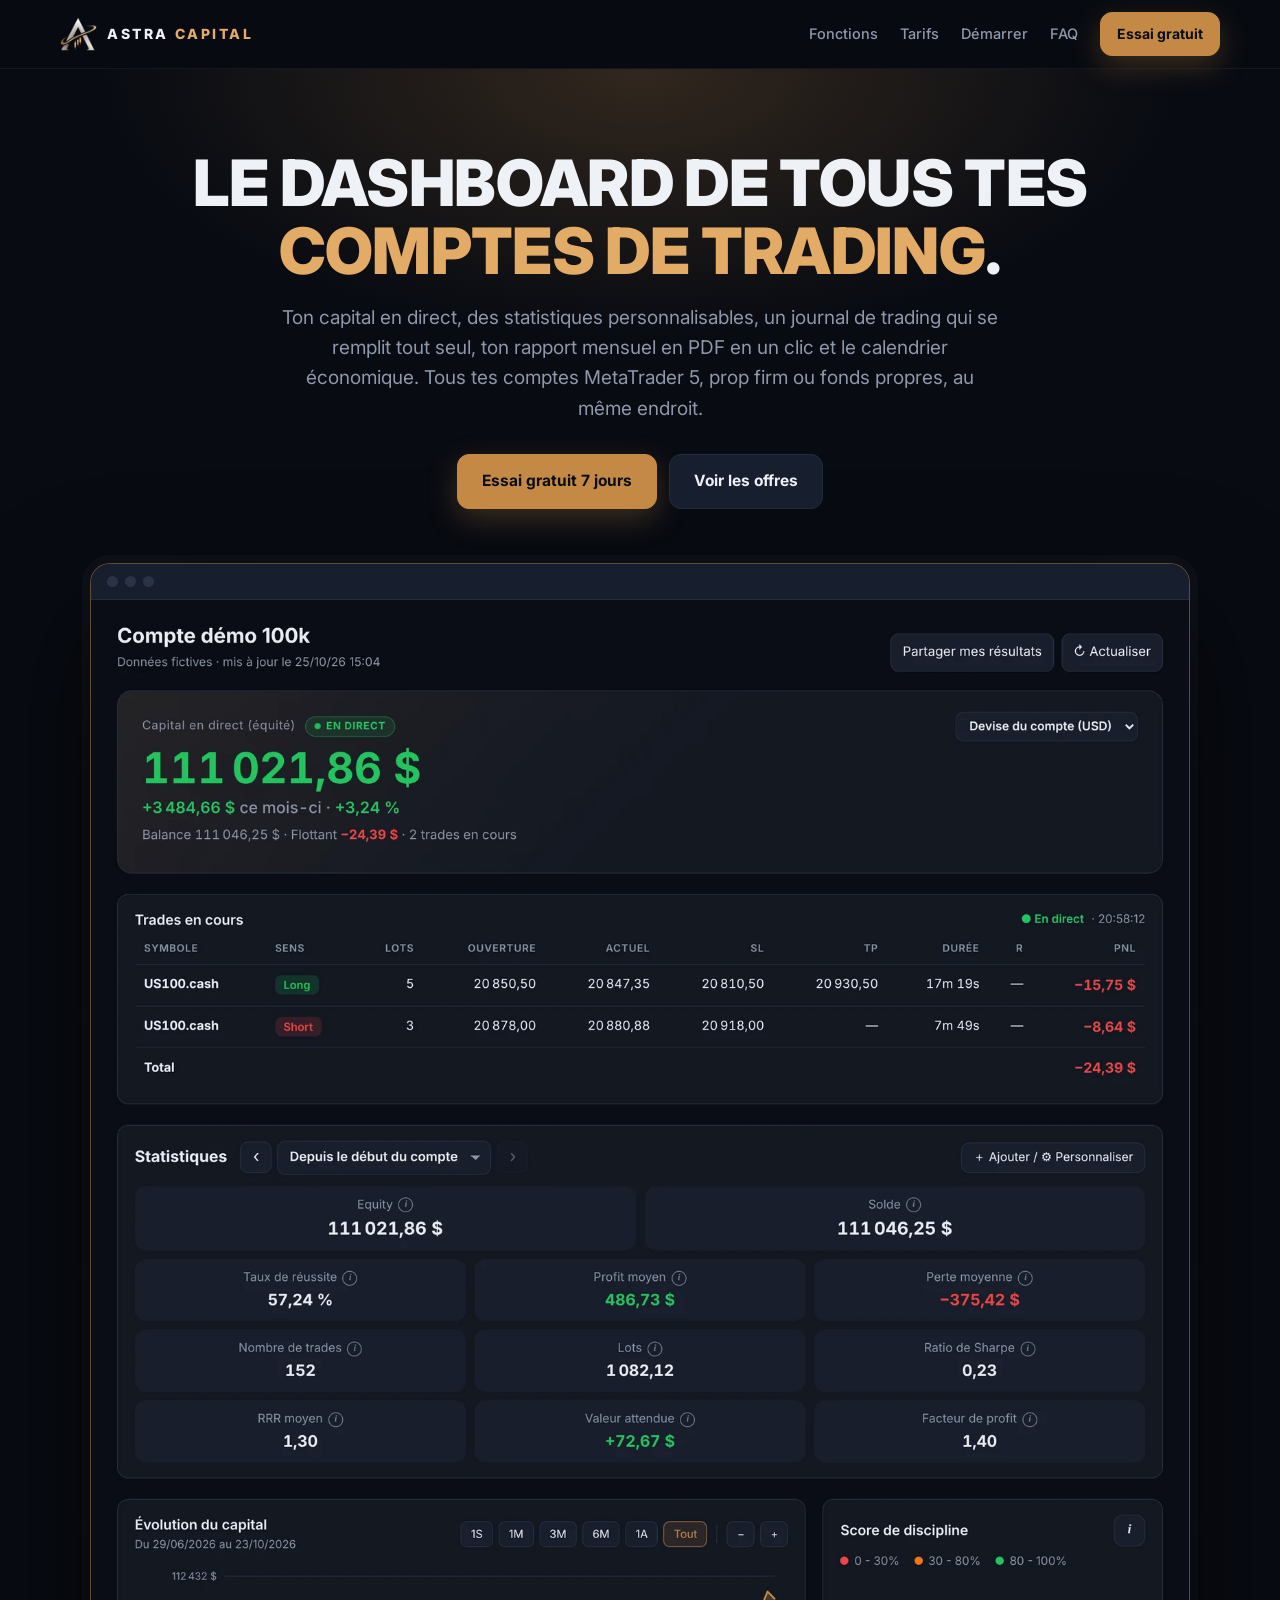
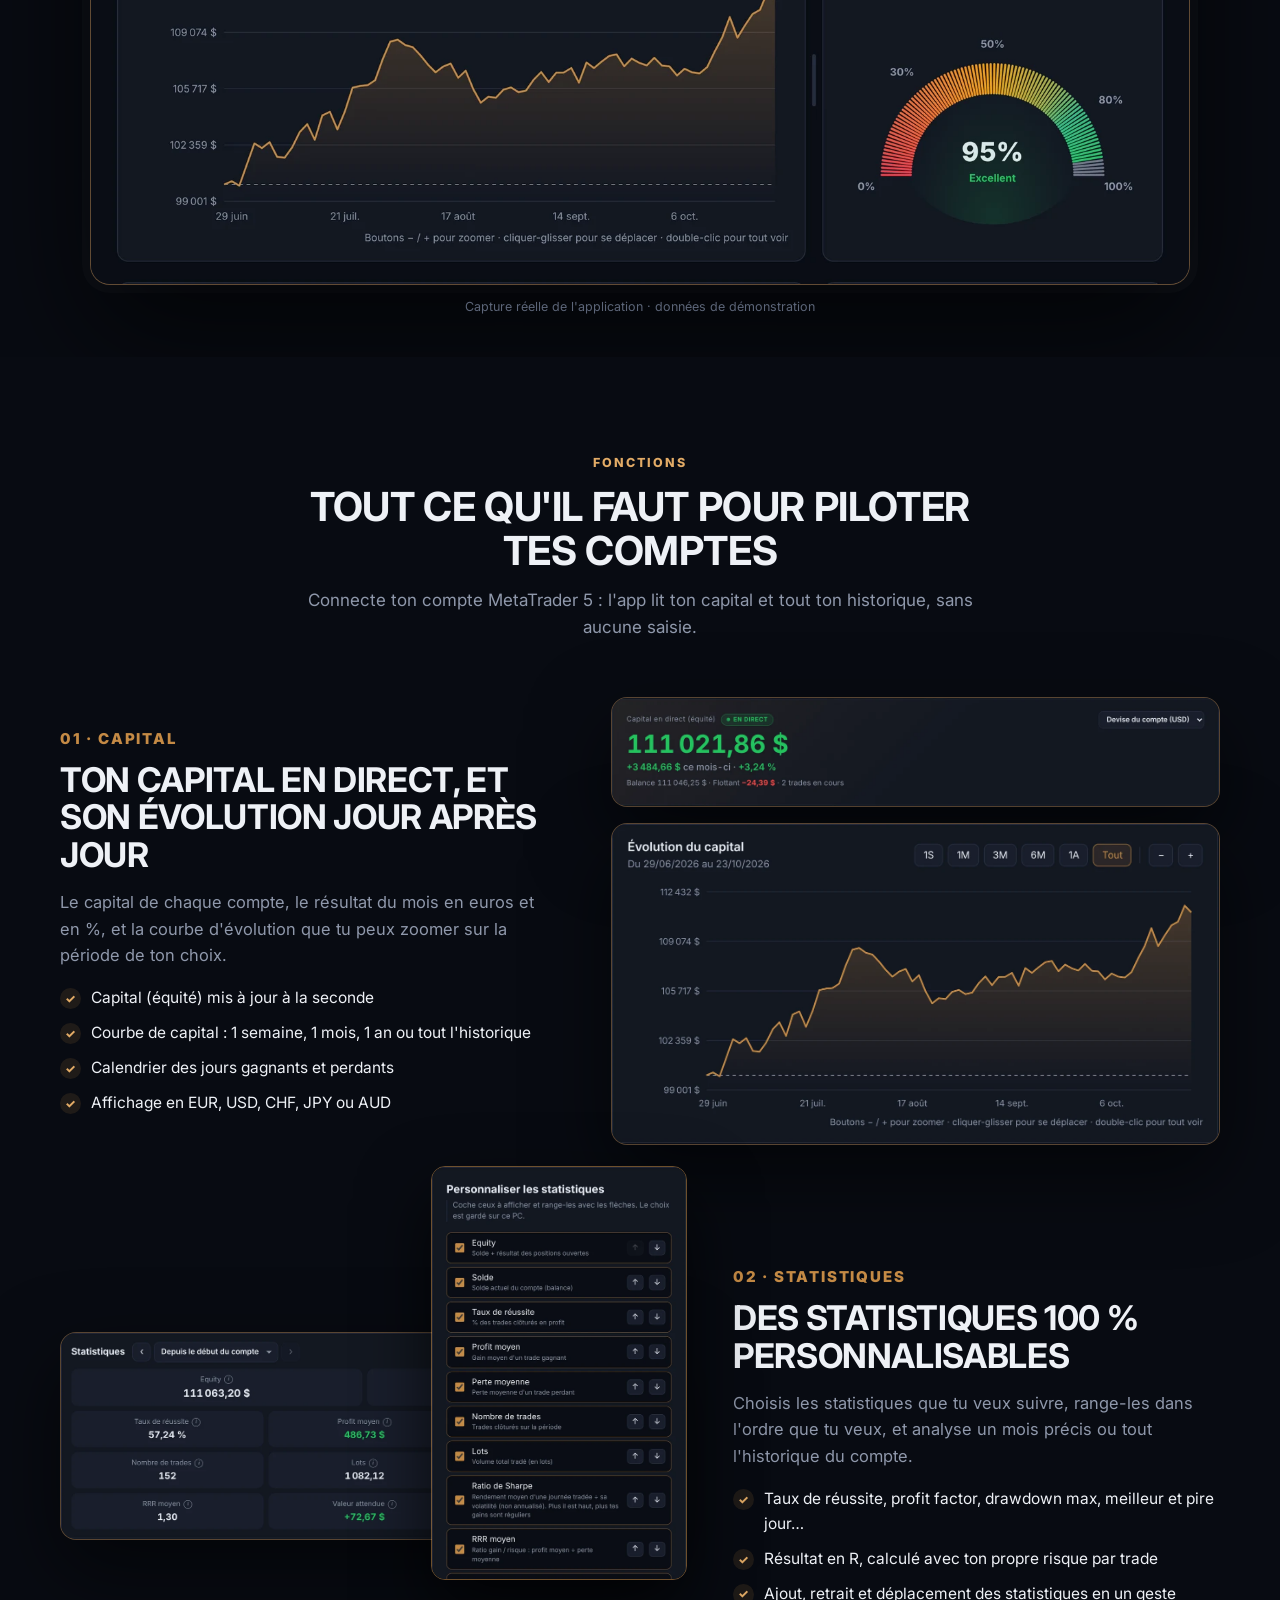
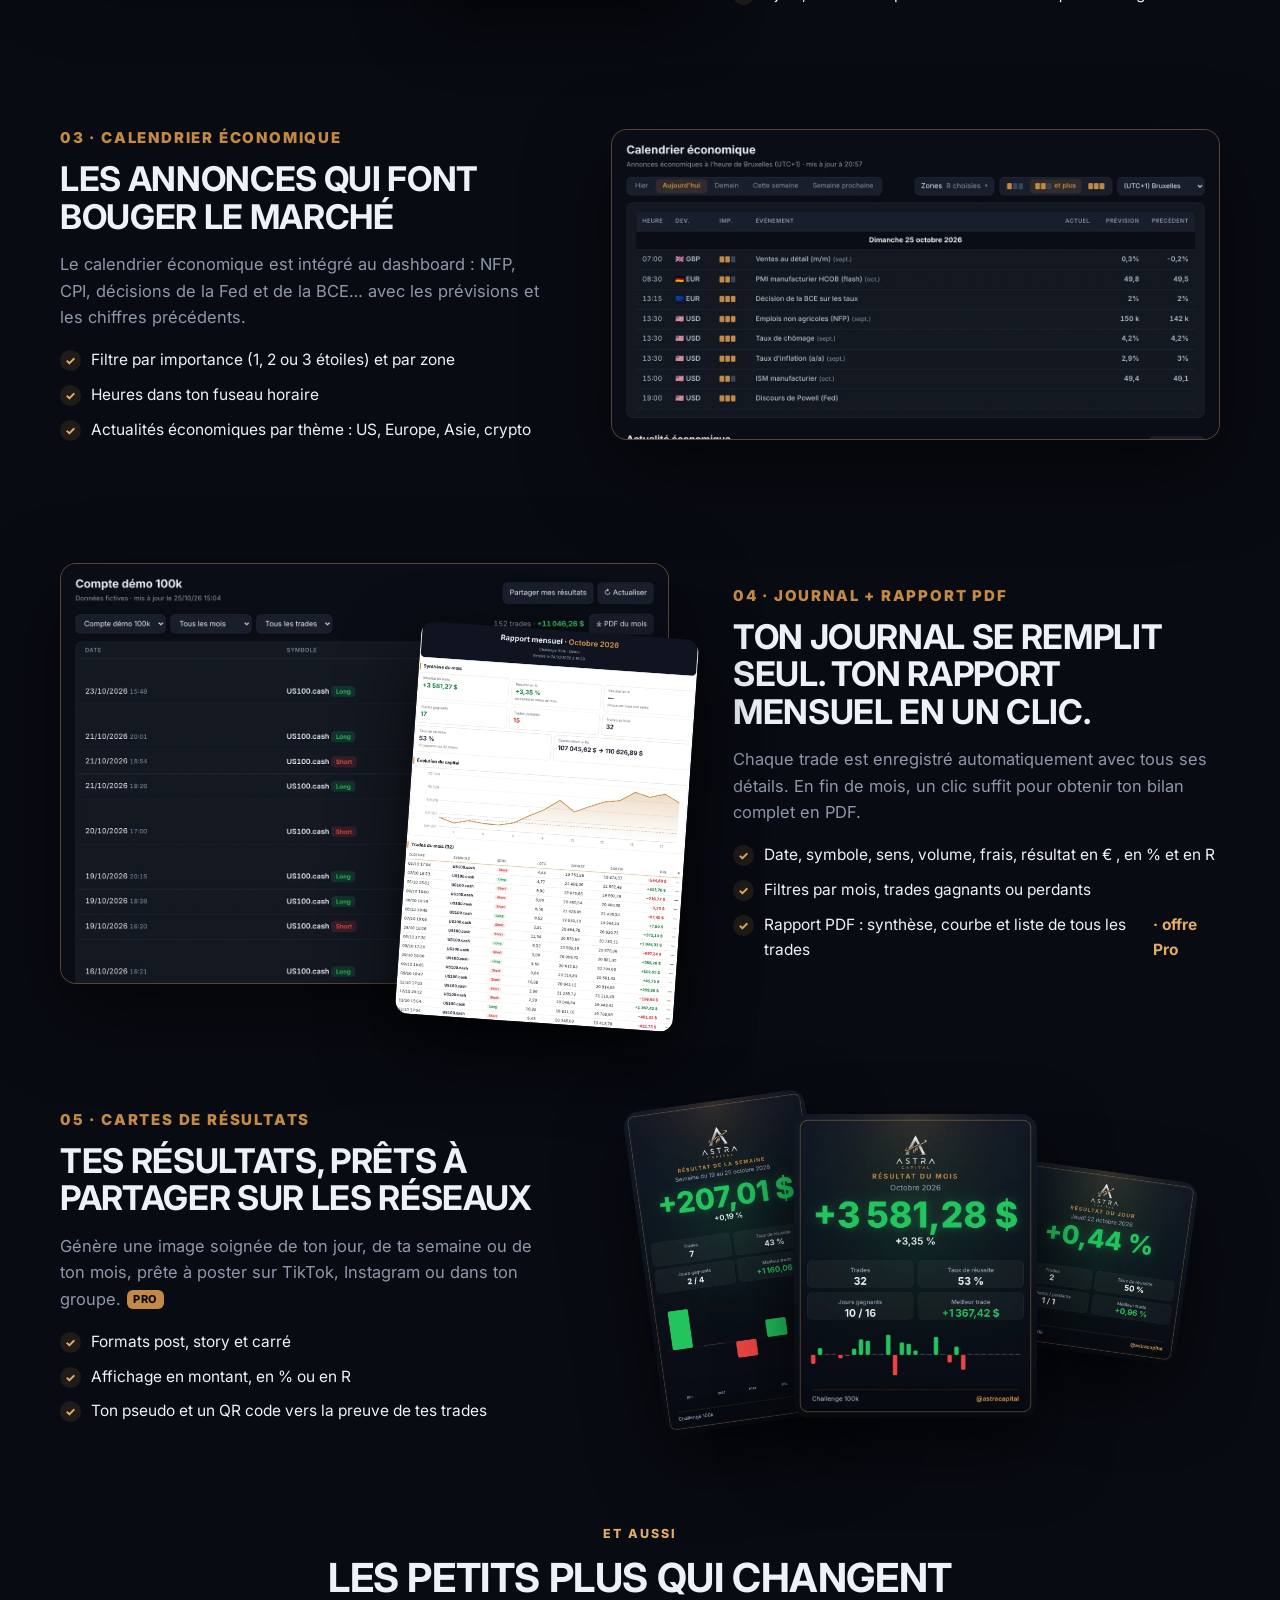
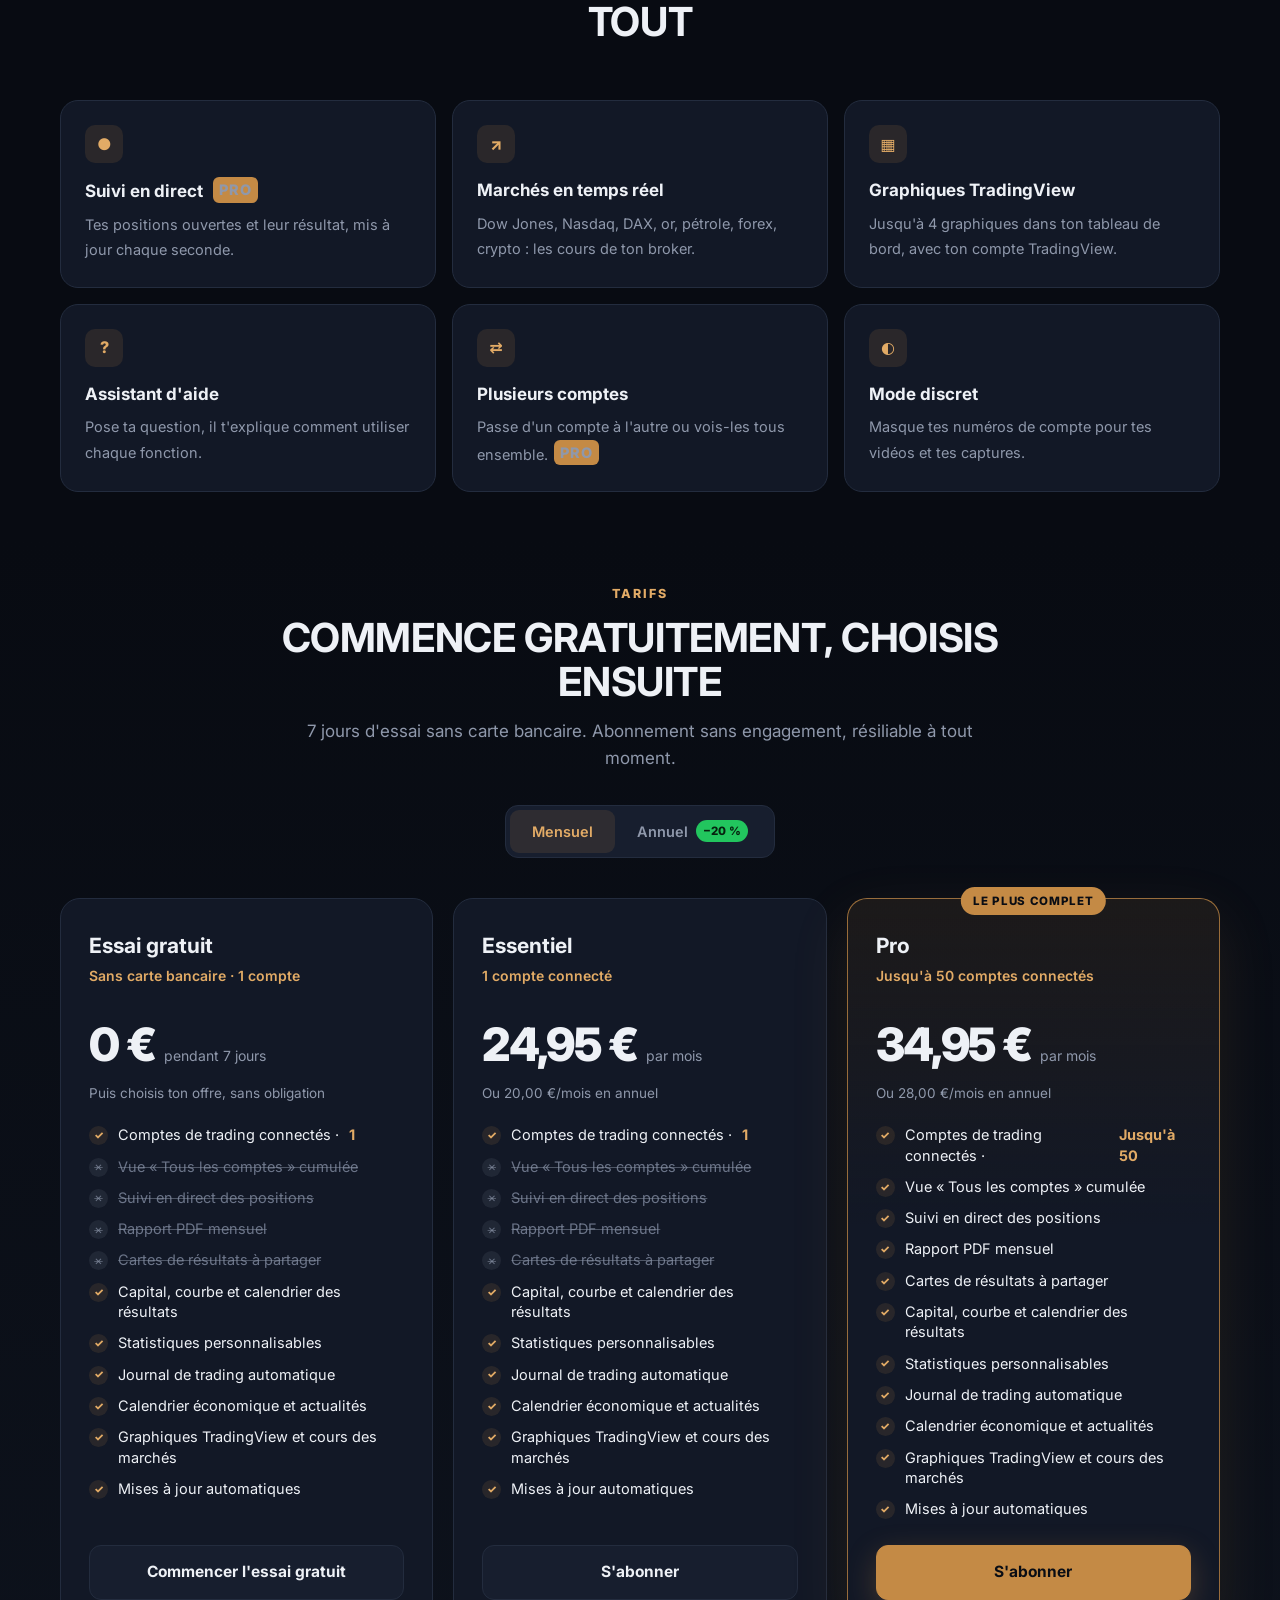
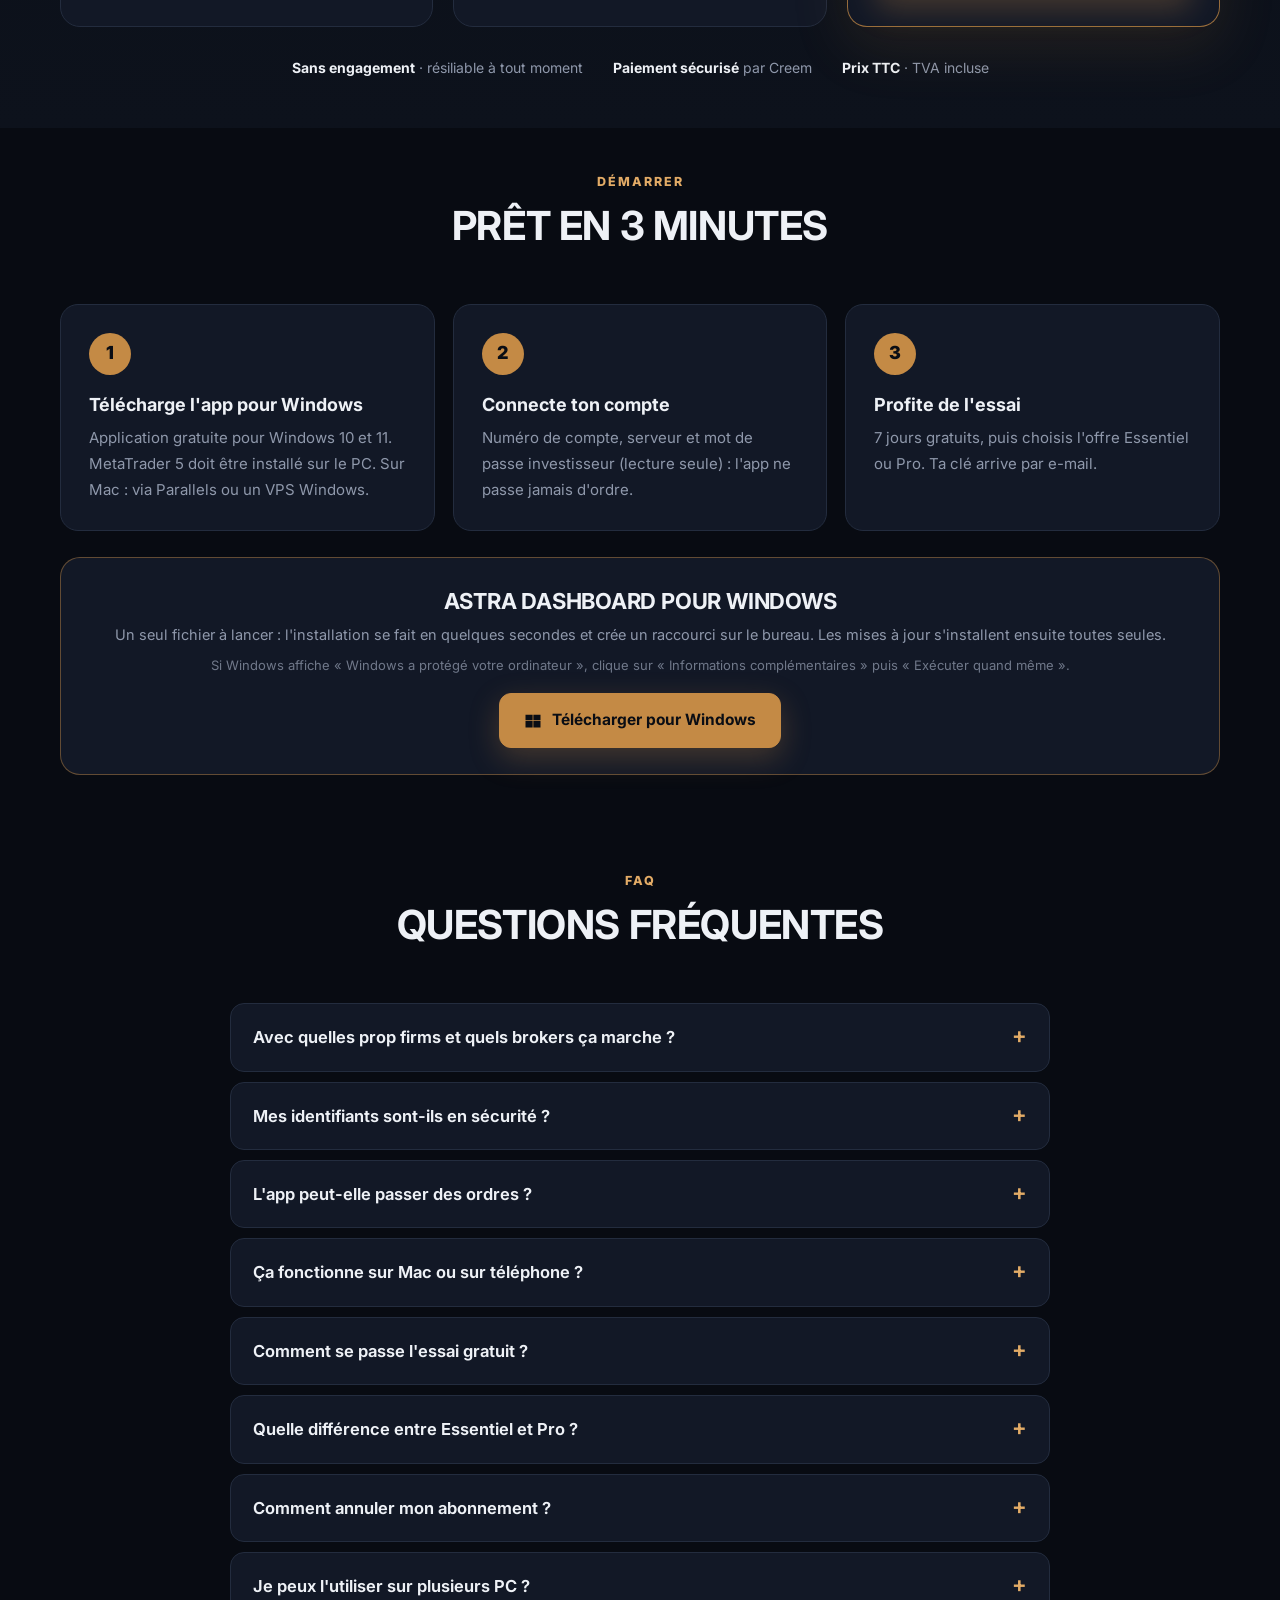
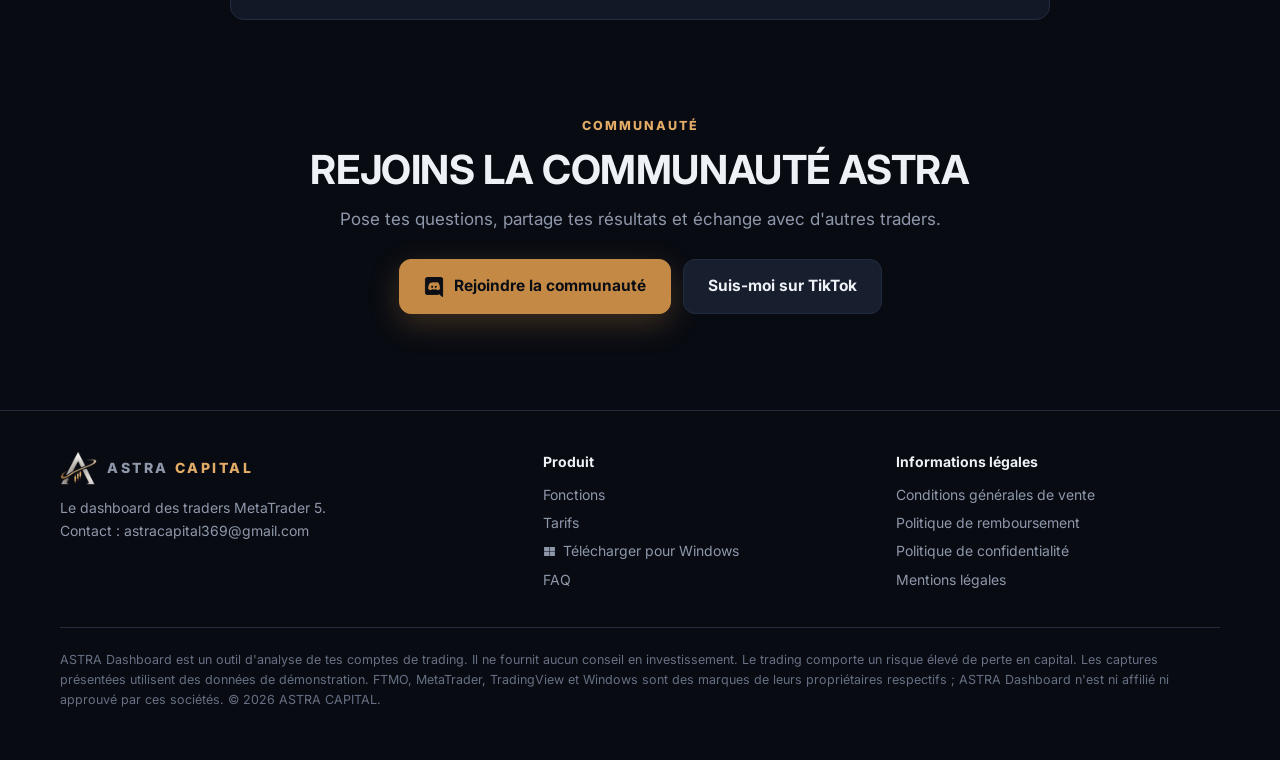
==== commit 8dc6016d: "Moins d'espace au-dessus de Tarifs et Démarrer Co-Authored-By: Claude Opus 5.5 <noreply@anthropic.co" ====
--- a/index.html
+++ b/index.html
@@ -8,7 +8,7 @@
 <link rel="icon" href="img/favicon.png">
 <link rel="preconnect" href="https://fonts.googleapis.com"><link rel="preconnect" href="https://fonts.gstatic.com" crossorigin>
 <link href="https://fonts.googleapis.com/css2?family=Inter:wght@400;500;600;700;800;900&display=swap" rel="stylesheet">
-<link rel="stylesheet" href="style.css?v=7">
+<link rel="stylesheet" href="style.css?v=8">
 <meta property="og:title" content="ASTRA Dashboard · Le dashboard des traders MetaTrader 5">
 <meta property="og:description" content="Tous tes comptes MT5 (prop firm ou fonds propres), tes stats, ton journal et ton rapport PDF au même endroit. Essai gratuit 7 jours.">
 <meta property="og:image" content="img/dashboard.webp?v=2">
--- a/style.css
+++ b/style.css
@@ -194,3 +194,7 @@
 .feat h3 { font-size: clamp(24px, 2.9vw, 34px); }
 .m-only { display: none; }
 @media (max-width: 720px) { .m-only { display: block; margin-top: 46px; } .d-only { display: none; } }
+/* moins d'espace au-dessus des rubriques Tarifs et Démarrer */
+#tarifs, #demarrer { padding-top: 44px; }
+section:has(+ #tarifs), #tarifs { padding-bottom: 48px; }
+@media (max-width: 720px) { #tarifs, #demarrer { padding-top: 30px; } section:has(+ #tarifs), #tarifs { padding-bottom: 36px; } }
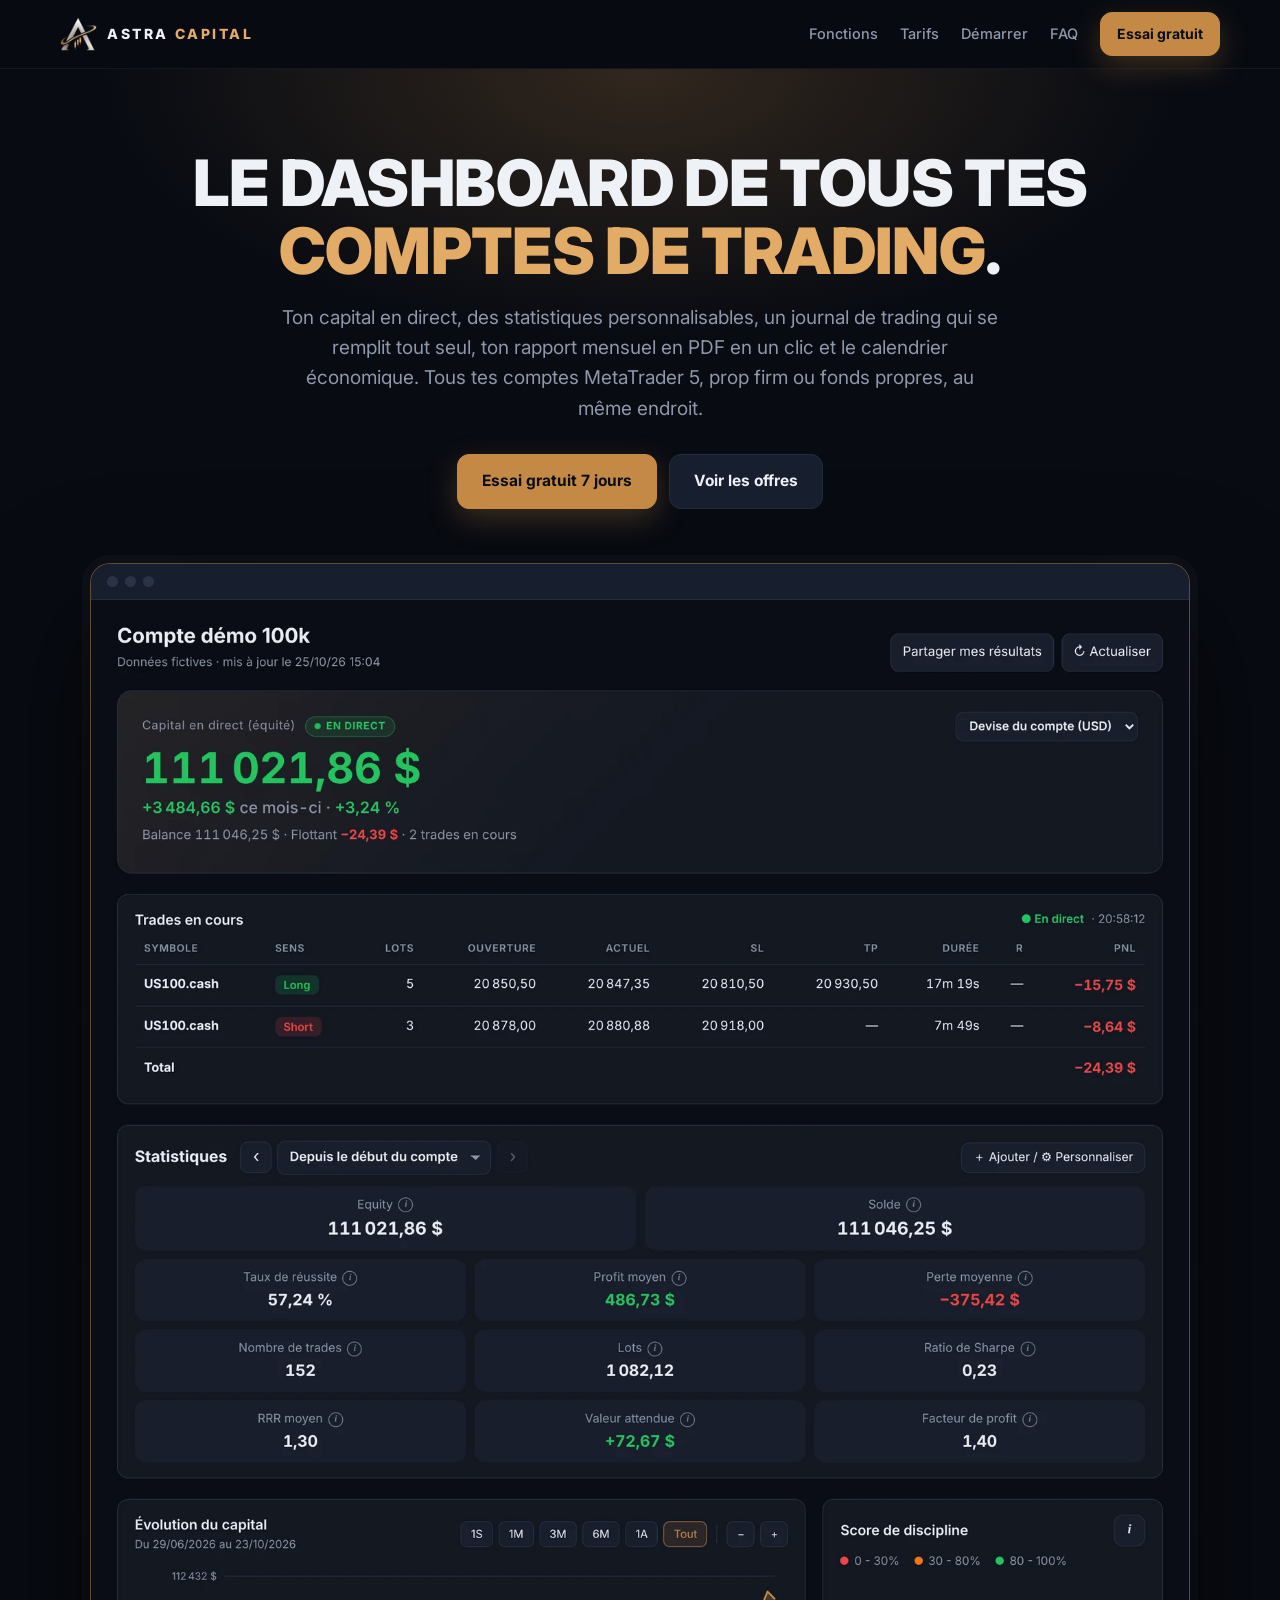
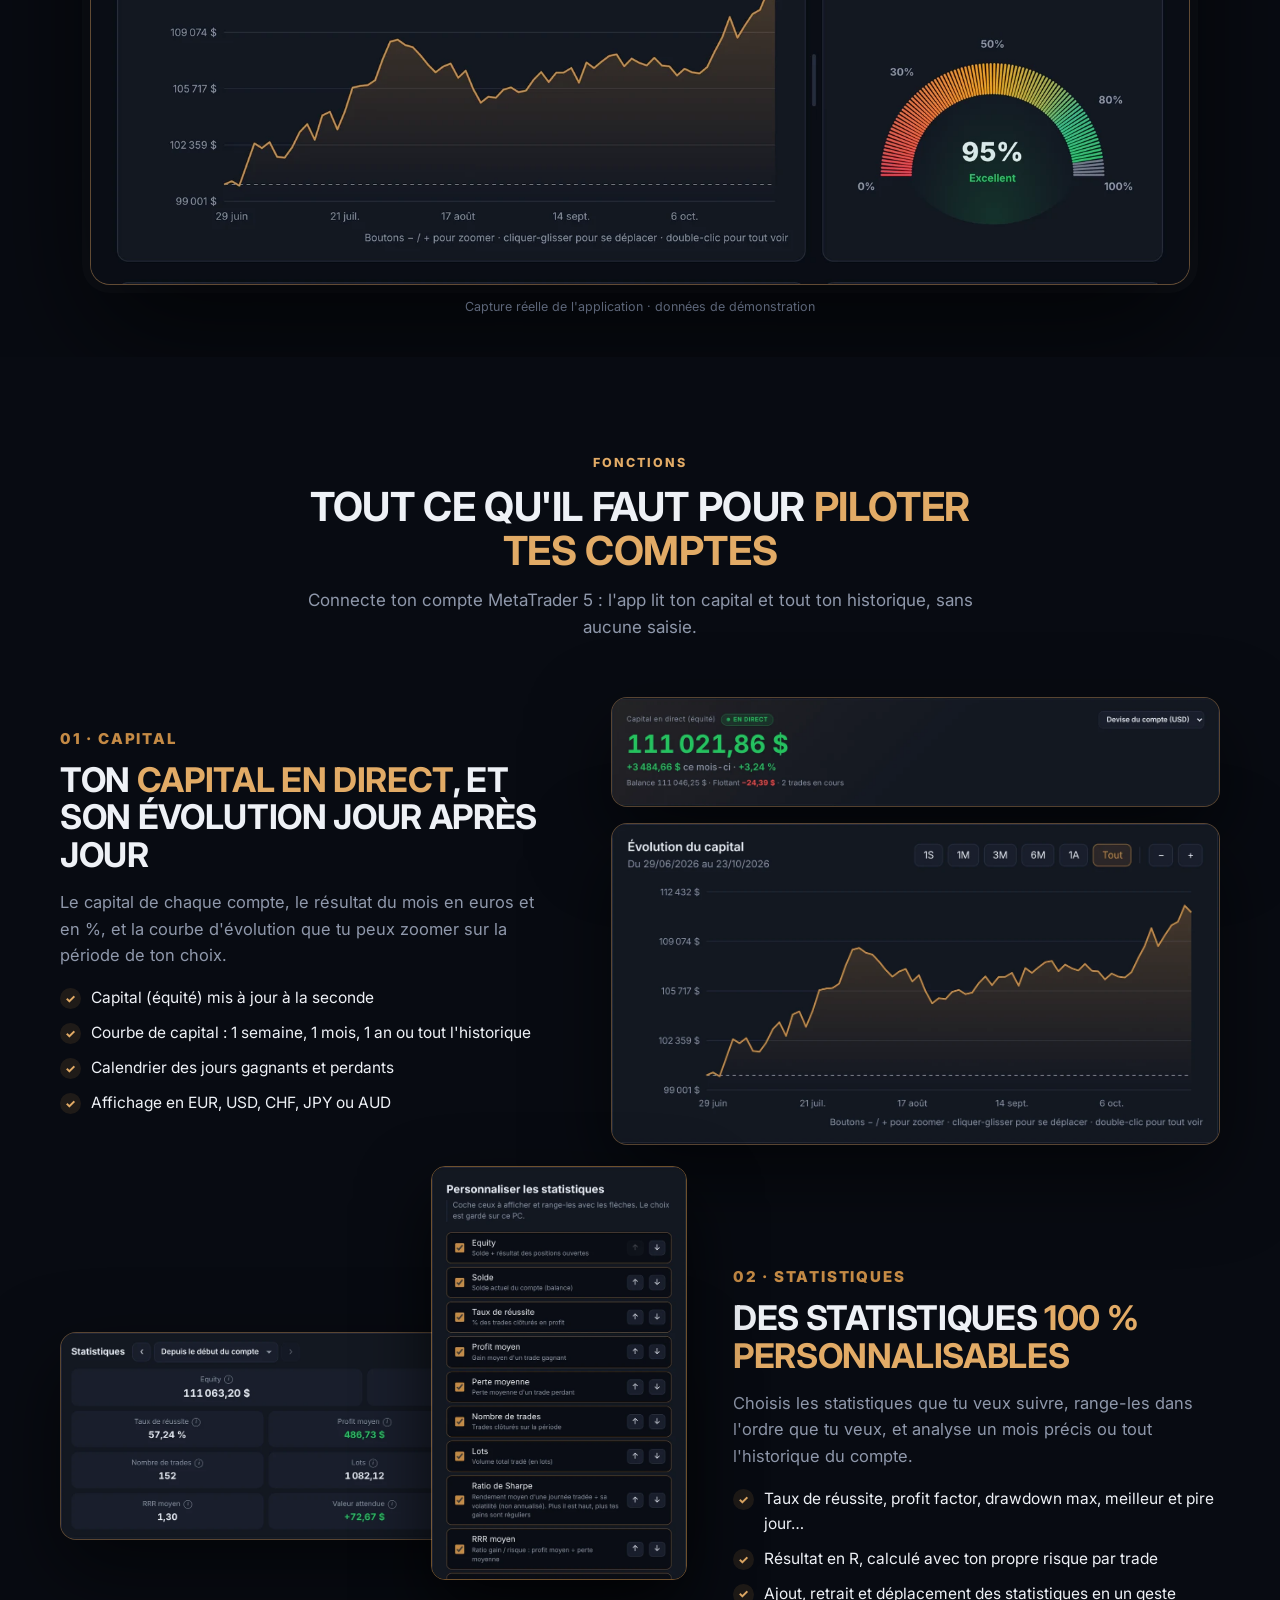
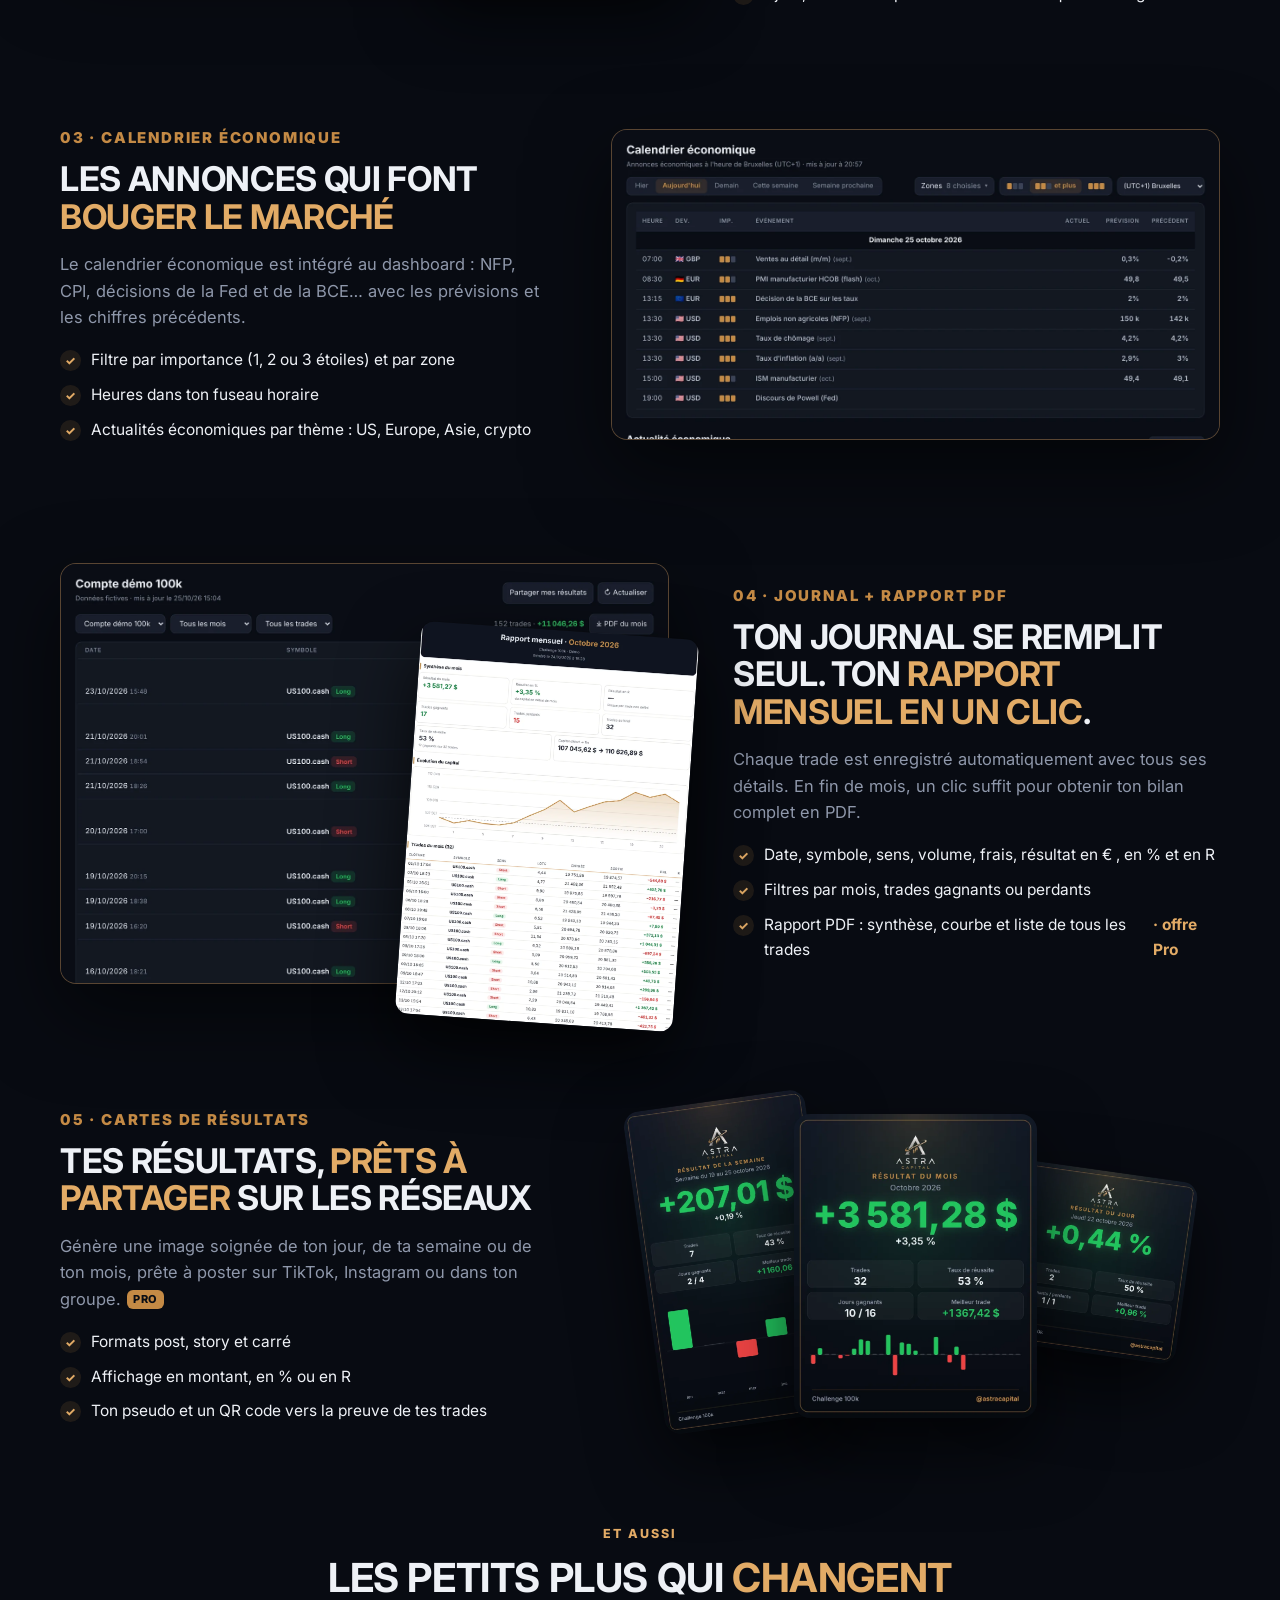
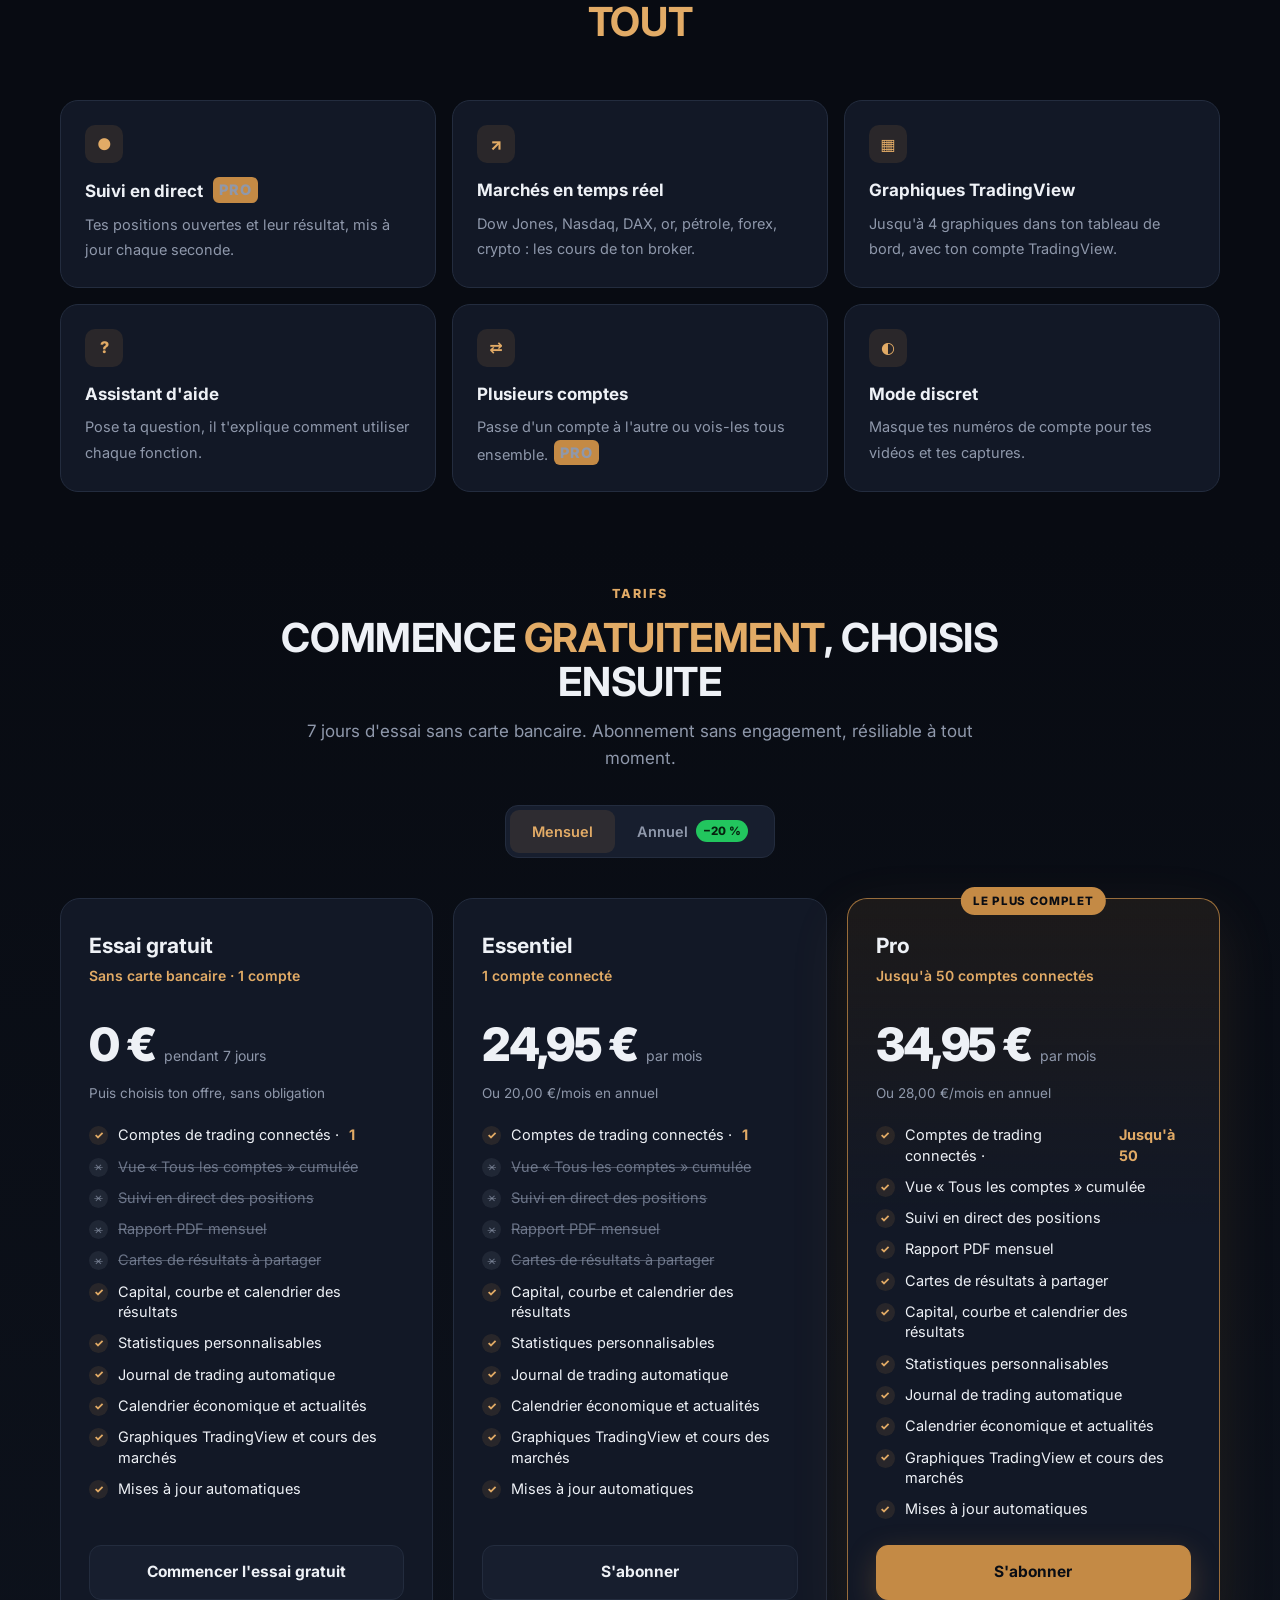
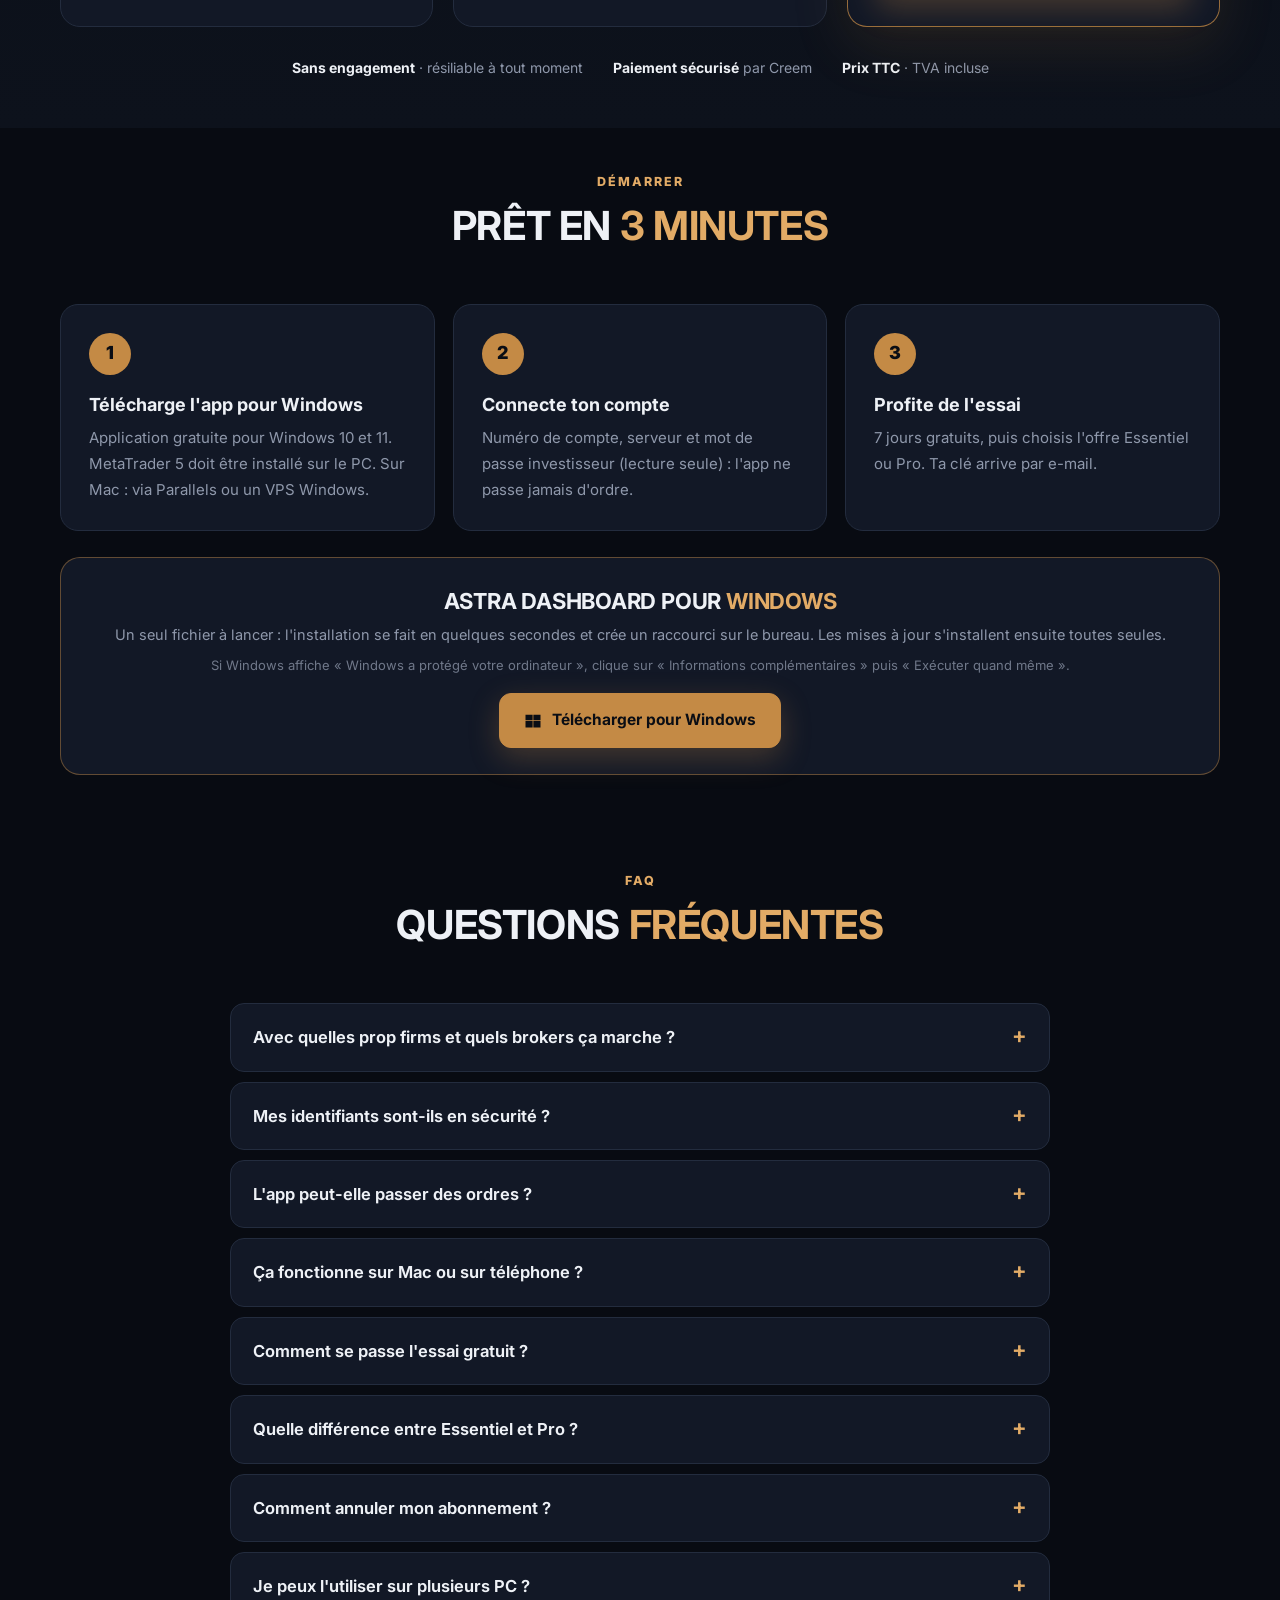
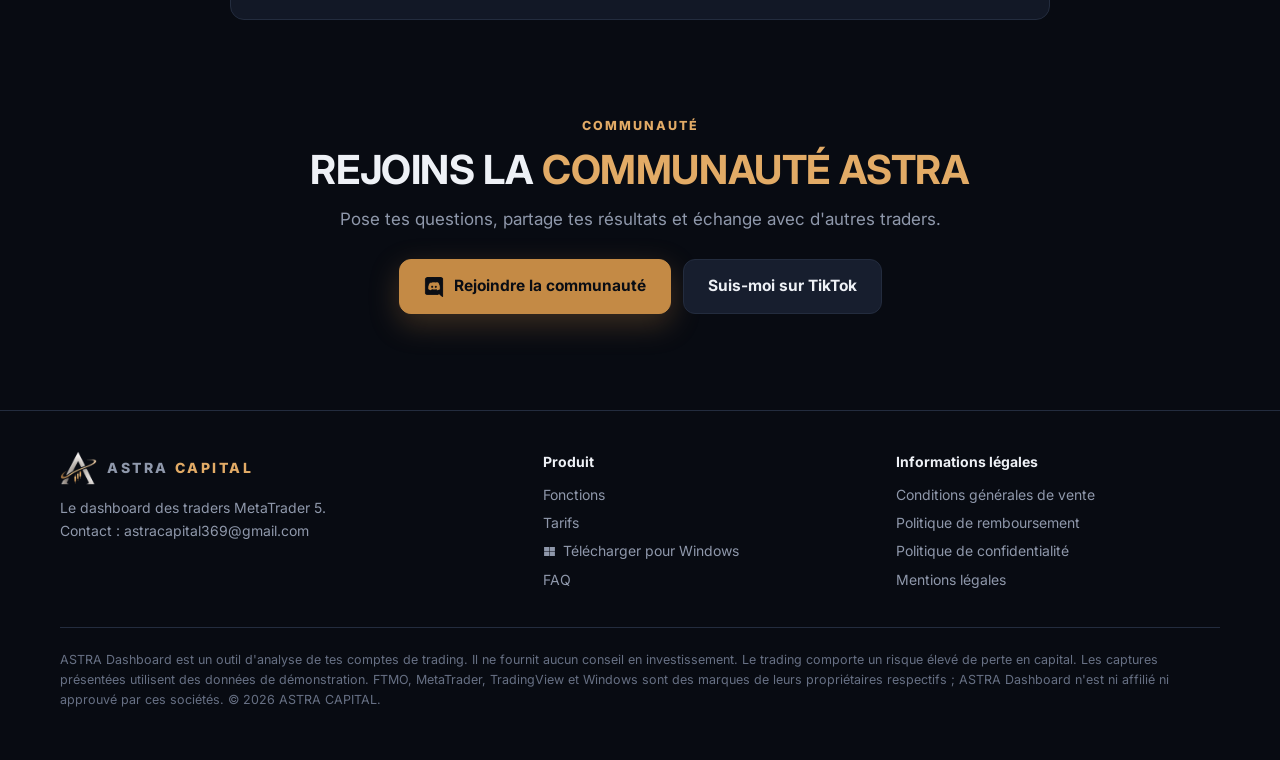
==== commit c5369edf: "Mots en doré dans les titres Co-Authored-By: Claude Opus 5.5 <noreply@anthropic.com> Claude-Session:" ====
--- a/index.html
+++ b/index.html
@@ -26,46 +26,46 @@
   <h1>Le dashboard de tous tes <span class="gold">comptes de trading</span>.</h1>
   <p class="lead">Ton capital en direct, des statistiques personnalisables, un journal de trading qui se remplit tout seul, ton rapport mensuel en PDF en un clic et le calendrier économique. Tous tes comptes MetaTrader 5, prop firm ou fonds propres, au même endroit.</p>
   <div class="ctas"><a class="btn primary" href="#offre-essai" data-essai>Essai gratuit 7 jours</a><a class="btn" href="#tarifs">Voir les offres</a></div>
-  <div class="sec-head m-only"><div class="kicker">Fonctions</div><h2>Tout ce qu'il faut pour piloter tes comptes</h2>
+  <div class="sec-head m-only"><div class="kicker">Fonctions</div><h2>Tout ce qu'il faut pour <span class="gold">piloter tes comptes</span></h2>
     <p>Connecte ton compte MetaTrader 5 : l'app lit ton capital et tout ton historique, sans aucune saisie.</p></div>
   <div class="shot"><div class="bar"><i></i><i></i><i></i></div><img src="img/dashboard.webp?v=2" alt="Tableau de bord ASTRA : capital en direct, trades en cours et statistiques" width="1600" height="1871"></div>
   <div class="demo">Capture réelle de l'application · données de démonstration</div>
 </div></div>
 
 <section id="fonctions"><div class="wrap">
-  <div class="sec-head d-only"><div class="kicker">Fonctions</div><h2>Tout ce qu'il faut pour piloter tes comptes</h2>
+  <div class="sec-head d-only"><div class="kicker">Fonctions</div><h2>Tout ce qu'il faut pour <span class="gold">piloter tes comptes</span></h2>
     <p>Connecte ton compte MetaTrader 5 : l'app lit ton capital et tout ton historique, sans aucune saisie.</p></div>
 
   <div class="feat">
-    <div class="txt"><div class="num">01 · CAPITAL</div><h3>Ton capital en direct, et son évolution jour après jour</h3>
+    <div class="txt"><div class="num">01 · CAPITAL</div><h3>Ton <span class="gold">capital en direct</span>, et son évolution jour après jour</h3>
       <p>Le capital de chaque compte, le résultat du mois en euros et en %, et la courbe d'évolution que tu peux zoomer sur la période de ton choix.</p>
       <ul><li>Capital (équité) mis à jour à la seconde</li><li>Courbe de capital : 1 semaine, 1 mois, 1 an ou tout l'historique</li><li>Calendrier des jours gagnants et perdants</li><li>Affichage en EUR, USD, CHF, JPY ou AUD</li></ul></div>
     <div class="vis"><div class="frame"><img src="img/capital.webp?v=2" alt="Capital en direct" loading="lazy"></div><div class="frame"><img src="img/courbe.webp?v=2" alt="Courbe d'évolution du capital" loading="lazy"></div></div>
   </div>
 
   <div class="feat rev">
-    <div class="txt"><div class="num">02 · STATISTIQUES</div><h3>Des statistiques 100 % personnalisables</h3>
+    <div class="txt"><div class="num">02 · STATISTIQUES</div><h3>Des statistiques <span class="gold">100 % personnalisables</span></h3>
       <p>Choisis les statistiques que tu veux suivre, range-les dans l'ordre que tu veux, et analyse un mois précis ou tout l'historique du compte.</p>
       <ul><li>Taux de réussite, profit factor, drawdown max, meilleur et pire jour…</li><li>Résultat en R, calculé avec ton propre risque par trade</li><li>Ajout, retrait et déplacement des statistiques en un geste</li></ul></div>
     <div class="vis"><div class="frame"><img src="img/stats.webp?v=2" alt="Statistiques du compte" loading="lazy"></div><div class="over"><img src="img/stats-perso.webp?v=2" alt="Personnalisation des statistiques" loading="lazy"></div></div>
   </div>
 
   <div class="feat">
-    <div class="txt"><div class="num">03 · CALENDRIER ÉCONOMIQUE</div><h3>Les annonces qui font bouger le marché</h3>
+    <div class="txt"><div class="num">03 · CALENDRIER ÉCONOMIQUE</div><h3>Les annonces qui font <span class="gold">bouger le marché</span></h3>
       <p>Le calendrier économique est intégré au dashboard : NFP, CPI, décisions de la Fed et de la BCE… avec les prévisions et les chiffres précédents.</p>
       <ul><li>Filtre par importance (1, 2 ou 3 étoiles) et par zone</li><li>Heures dans ton fuseau horaire</li><li>Actualités économiques par thème : US, Europe, Asie, crypto</li></ul></div>
     <div class="vis"><div class="frame"><img src="img/calendrier.webp?v=2" alt="Calendrier économique" loading="lazy"></div></div>
   </div>
 
   <div class="feat rev">
-    <div class="txt"><div class="num">04 · JOURNAL + RAPPORT PDF</div><h3>Ton journal se remplit seul. Ton rapport mensuel en un clic.</h3>
+    <div class="txt"><div class="num">04 · JOURNAL + RAPPORT PDF</div><h3>Ton journal se remplit seul. Ton <span class="gold">rapport mensuel en un clic</span>.</h3>
       <p>Chaque trade est enregistré automatiquement avec tous ses détails. En fin de mois, un clic suffit pour obtenir ton bilan complet en PDF.</p>
       <ul><li>Date, symbole, sens, volume, frais, résultat en € , en % et en R</li><li>Filtres par mois, trades gagnants ou perdants</li><li>Rapport PDF : synthèse, courbe et liste de tous les trades <b class="gold">· offre Pro</b></li></ul></div>
     <div class="vis"><div class="frame"><img src="img/journal.webp?v=2" alt="Journal de trading" loading="lazy"></div><div class="over paper"><img src="img/rapport.webp" alt="Rapport mensuel PDF" loading="lazy"></div></div>
   </div>
 
   <div class="feat">
-    <div class="txt"><div class="num">05 · CARTES DE RÉSULTATS</div><h3>Tes résultats, prêts à partager sur les réseaux</h3>
+    <div class="txt"><div class="num">05 · CARTES DE RÉSULTATS</div><h3>Tes résultats, <span class="gold">prêts à partager</span> sur les réseaux</h3>
       <p>Génère une image soignée de ton jour, de ta semaine ou de ton mois, prête à poster sur TikTok, Instagram ou dans ton groupe.<span class="tag-pro">PRO</span></p>
       <ul><li>Formats post, story et carré</li><li>Affichage en montant, en % ou en R</li><li>Ton pseudo et un QR code vers la preuve de tes trades</li></ul></div>
     <div class="vis cards"><img class="c1" src="img/carte-story.webp" alt="Carte de résultats en story" loading="lazy"><img class="c2" src="img/carte-post.webp" alt="Carte de résultats du mois" loading="lazy"><img class="c3" src="img/carte-carre.webp" alt="Carte de résultats carrée" loading="lazy"></div>
@@ -73,7 +73,7 @@
 </div></section>
 
 <section style="padding-top:0"><div class="wrap">
-  <div class="sec-head"><div class="kicker">Et aussi</div><h2>Les petits plus qui changent tout</h2></div>
+  <div class="sec-head"><div class="kicker">Et aussi</div><h2>Les petits plus qui <span class="gold">changent tout</span></h2></div>
   <div class="more">
     <div><i>●</i><b>Suivi en direct <span class="tag-pro">PRO</span></b><span>Tes positions ouvertes et leur résultat, mis à jour chaque seconde.</span></div>
     <div><i>↗</i><b>Marchés en temps réel</b><span>Dow Jones, Nasdaq, DAX, or, pétrole, forex, crypto : les cours de ton broker.</span></div>
@@ -85,27 +85,27 @@
 </div></section>
 
 <section id="tarifs"><div class="wrap">
-  <div class="sec-head"><div class="kicker">Tarifs</div><h2>Commence gratuitement, choisis ensuite</h2><p>7 jours d'essai sans carte bancaire. Abonnement sans engagement, résiliable à tout moment.</p></div>
+  <div class="sec-head"><div class="kicker">Tarifs</div><h2>Commence <span class="gold">gratuitement</span>, choisis ensuite</h2><p>7 jours d'essai sans carte bancaire. Abonnement sans engagement, résiliable à tout moment.</p></div>
   <div class="billing"><div class="seg" id="billing"><button type="button" data-v="month" class="on">Mensuel</button><button type="button" data-v="year">Annuel <span class="save">−20 %</span></button></div></div>
   <div class="plans" id="plans"></div>
   <div class="trust"><span><b>Sans engagement</b> · résiliable à tout moment</span><span><b>Paiement sécurisé</b> par Creem</span><span><b>Prix TTC</b> · TVA incluse</span></div>
 </div></section>
 
 <section id="demarrer"><div class="wrap">
-  <div class="sec-head"><div class="kicker">Démarrer</div><h2>Prêt en 3 minutes</h2></div>
+  <div class="sec-head"><div class="kicker">Démarrer</div><h2>Prêt en <span class="gold">3 minutes</span></h2></div>
   <div class="steps">
     <div><b>Télécharge l'app pour Windows</b><span>Application gratuite pour Windows 10 et 11. MetaTrader 5 doit être installé sur le PC. Sur Mac : via Parallels ou un VPS Windows.</span></div>
     <div><b>Connecte ton compte</b><span>Numéro de compte, serveur et mot de passe investisseur (lecture seule) : l'app ne passe jamais d'ordre.</span></div>
     <div><b>Profite de l'essai</b><span>7 jours gratuits, puis choisis l'offre Essentiel ou Pro. Ta clé arrive par e-mail.</span></div>
   </div>
   <div class="dl">
-    <div><h3>ASTRA Dashboard pour Windows</h3><p>Un seul fichier à lancer : l'installation se fait en quelques secondes et crée un raccourci sur le bureau. Les mises à jour s'installent ensuite toutes seules.</p><p style="font-size:13px;opacity:.75;margin-top:8px">Si Windows affiche « Windows a protégé votre ordinateur », clique sur « Informations complémentaires » puis « Exécuter quand même ».</p></div>
+    <div><h3>ASTRA Dashboard pour <span class="gold">Windows</span></h3><p>Un seul fichier à lancer : l'installation se fait en quelques secondes et crée un raccourci sur le bureau. Les mises à jour s'installent ensuite toutes seules.</p><p style="font-size:13px;opacity:.75;margin-top:8px">Si Windows affiche « Windows a protégé votre ordinateur », clique sur « Informations complémentaires » puis « Exécuter quand même ».</p></div>
     <a class="btn primary" href="https://github.com/astradashboard/astra-dashboard/releases/latest/download/ASTRA-Dashboard-Setup.exe"><svg class="win" viewBox="0 0 24 24" aria-hidden="true"><path fill="currentColor" d="M2 3.5h9.5V11H2zM12.5 3.5H22V11h-9.5zM2 12h9.5v8.5H2zM12.5 12H22v8.5h-9.5z"/></svg>Télécharger pour Windows</a>
   </div>
 </div></section>
 
 <section id="faq" style="padding-top:0"><div class="wrap">
-  <div class="sec-head"><div class="kicker">FAQ</div><h2>Questions fréquentes</h2></div>
+  <div class="sec-head"><div class="kicker">FAQ</div><h2>Questions <span class="gold">fréquentes</span></h2></div>
   <div class="faq">
     <details><summary>Avec quelles prop firms et quels brokers ça marche ?</summary><p>Avec tous les comptes MetaTrader 5, quel que soit le fournisseur : les prop firms (FTMO, FundedNext, The5ers…) comme les comptes en fonds propres chez un broker (IC Markets, Pepperstone…), en réel ou en démo. Il suffit du numéro de compte, du nom exact du serveur et du mot de passe investisseur. Les comptes sur d'autres plateformes (MetaTrader 4, cTrader, TradeLocker, DXtrade…) ne sont pas encore pris en charge.</p></details>
     <details><summary>Mes identifiants sont-ils en sécurité ?</summary><p>Oui. Tout reste sur ton PC : les mots de passe mémorisés sont rangés dans le Gestionnaire d'identification de Windows et ne sont envoyés à aucun serveur. Le mot de passe investisseur suffit, il ne permet que la lecture.</p></details>
@@ -119,7 +119,7 @@
 </div></section>
 
 <section class="community" style="padding-top:0"><div class="wrap">
-  <div class="sec-head" style="margin-bottom:0"><div class="kicker">Communauté</div><h2>Rejoins la communauté ASTRA</h2><p>Pose tes questions, partage tes résultats et échange avec d'autres traders.</p></div>
+  <div class="sec-head" style="margin-bottom:0"><div class="kicker">Communauté</div><h2>Rejoins la <span class="gold">communauté ASTRA</span></h2><p>Pose tes questions, partage tes résultats et échange avec d'autres traders.</p></div>
   <div class="row">
     <a class="btn primary" href="https://discord.gg/YSep3qMT9" target="_blank" rel="noopener"><img src="img/discord-dark.png" alt="">Rejoindre la communauté</a>
     <a class="btn" href="https://www.tiktok.com/@astracapital1" target="_blank" rel="noopener">Suis-moi sur TikTok</a>
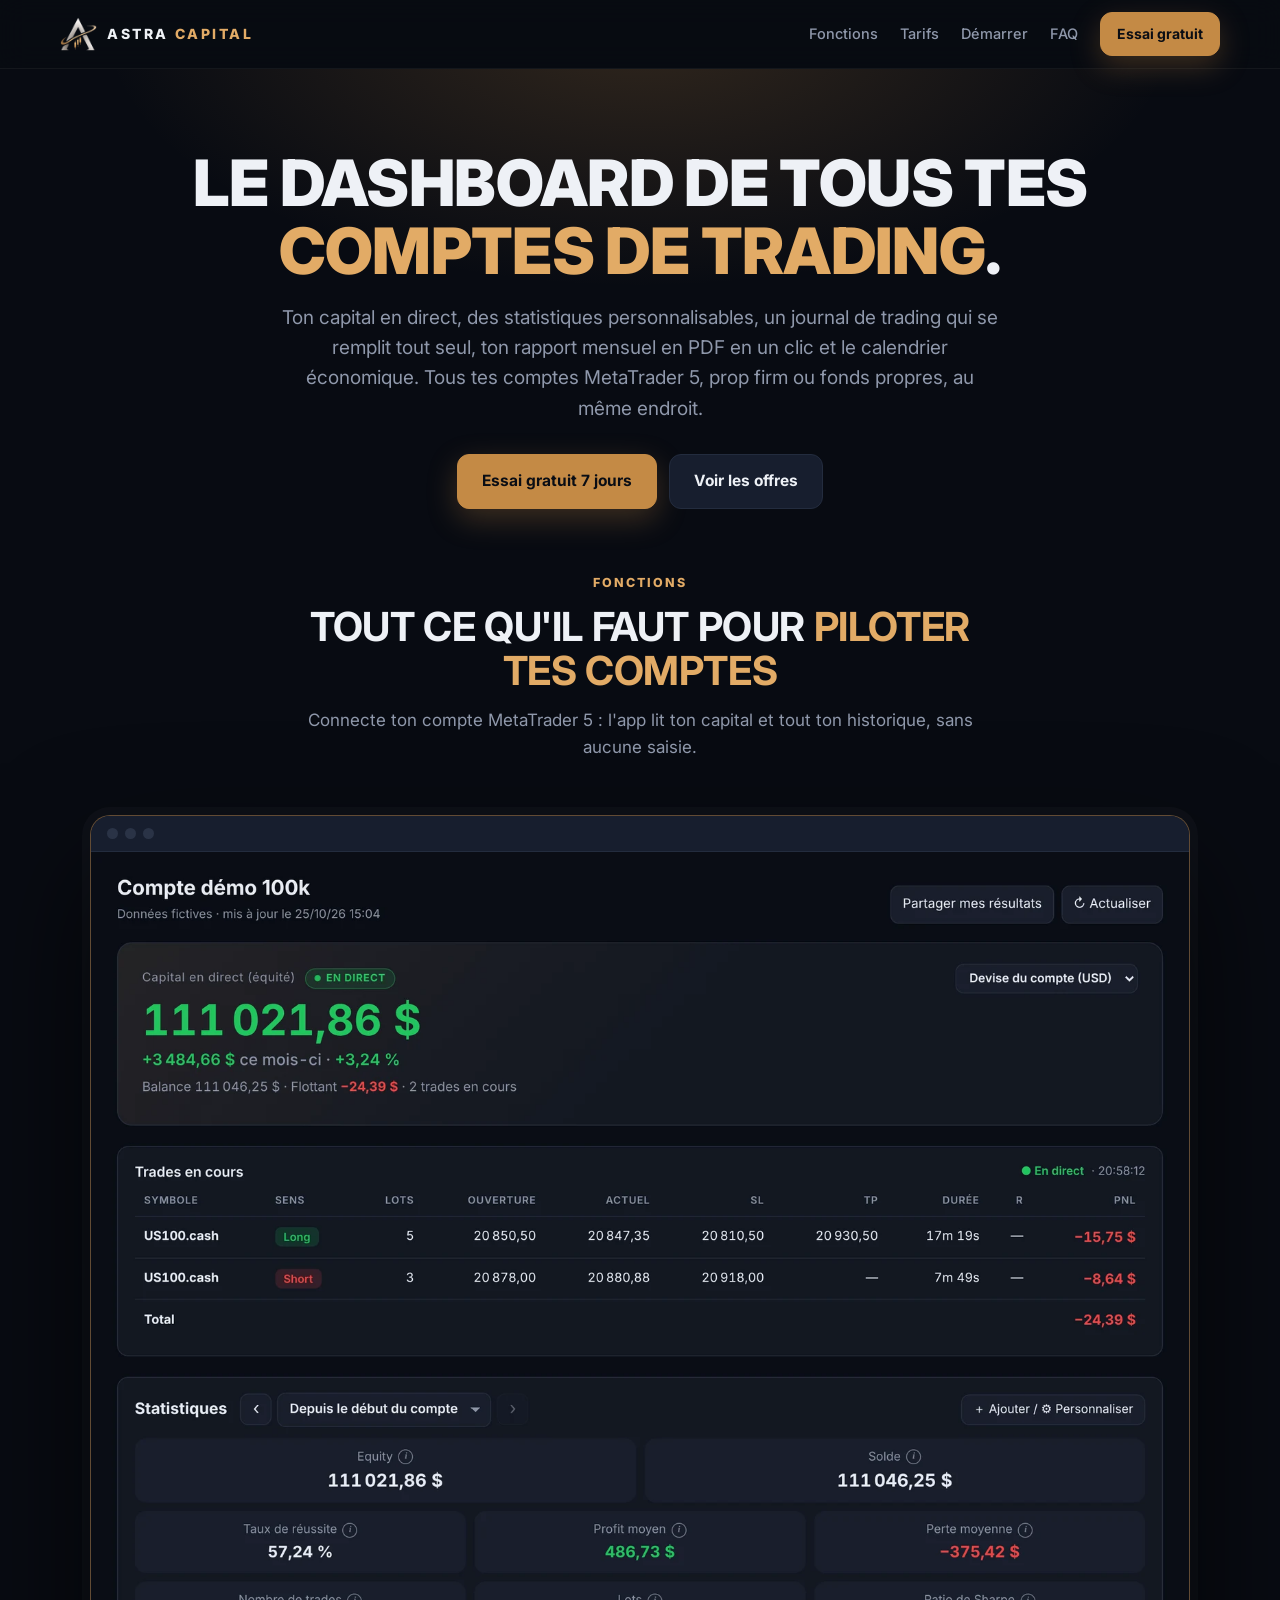
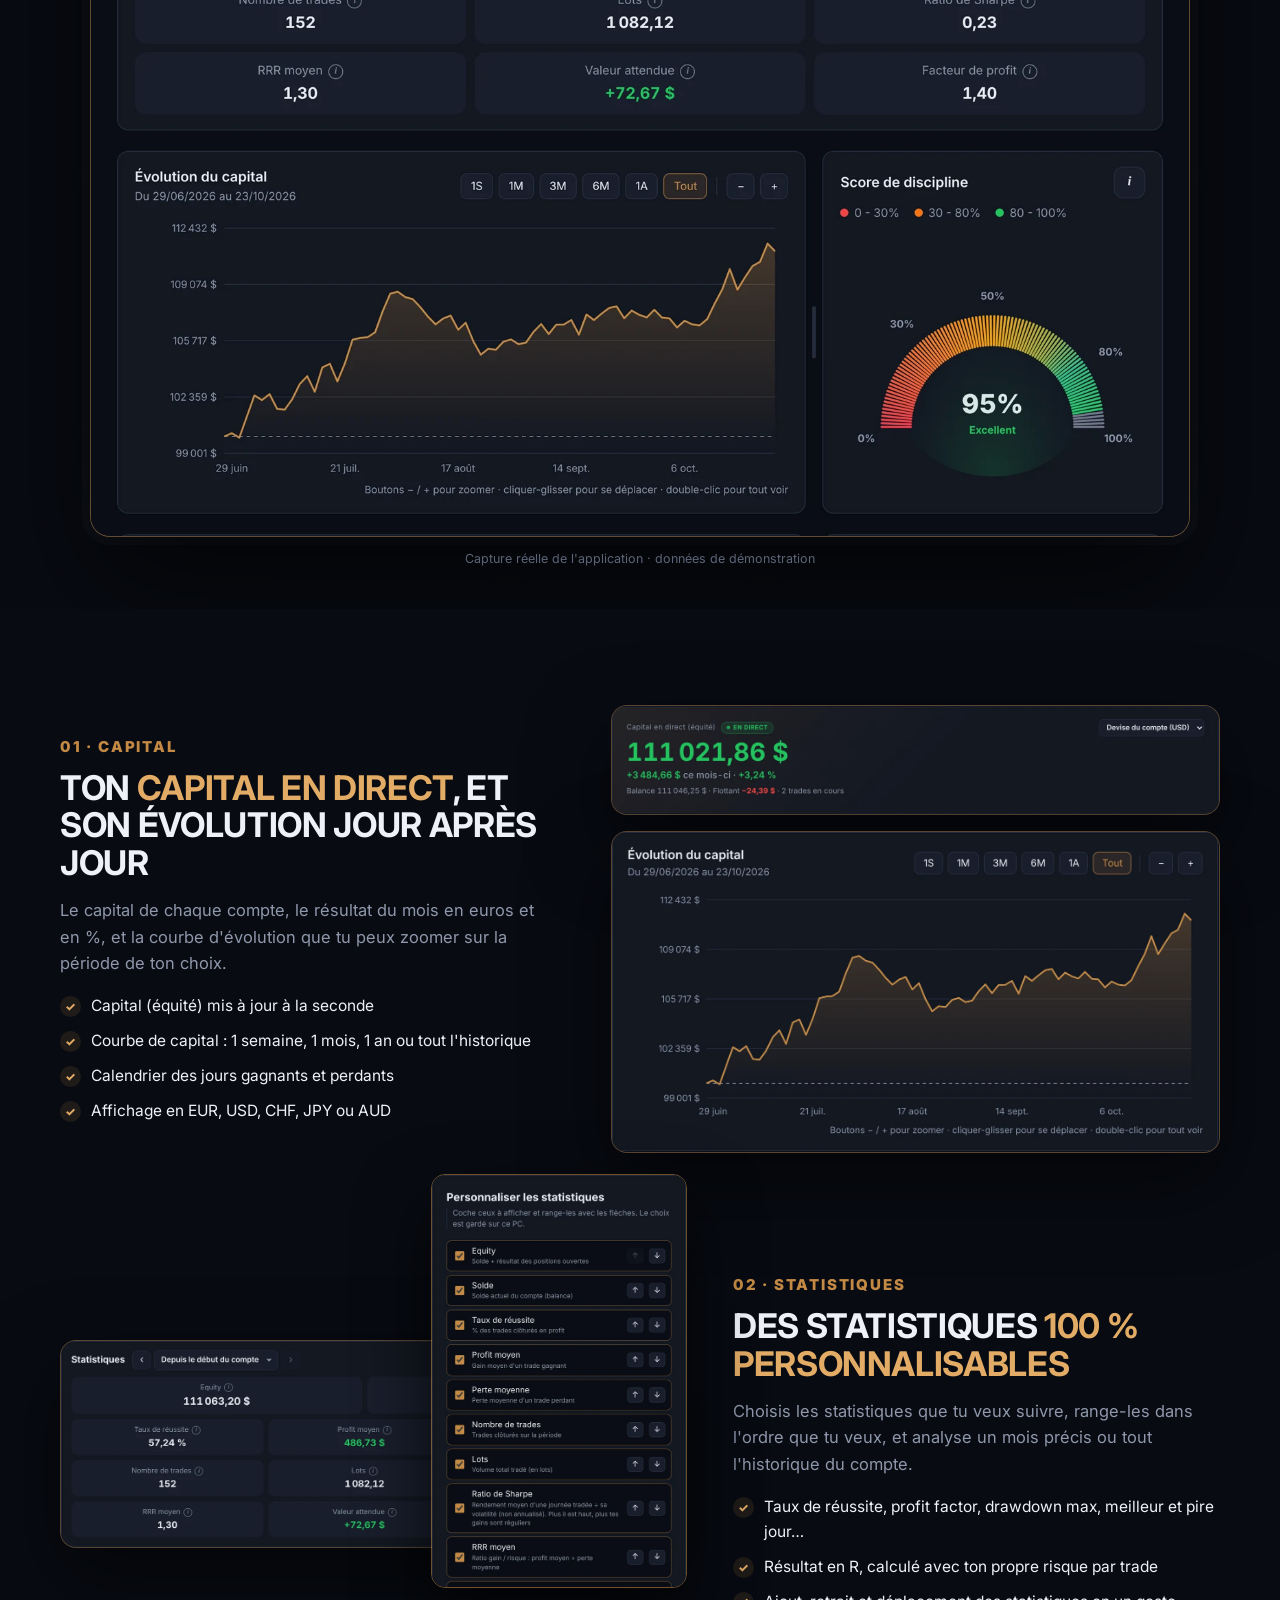
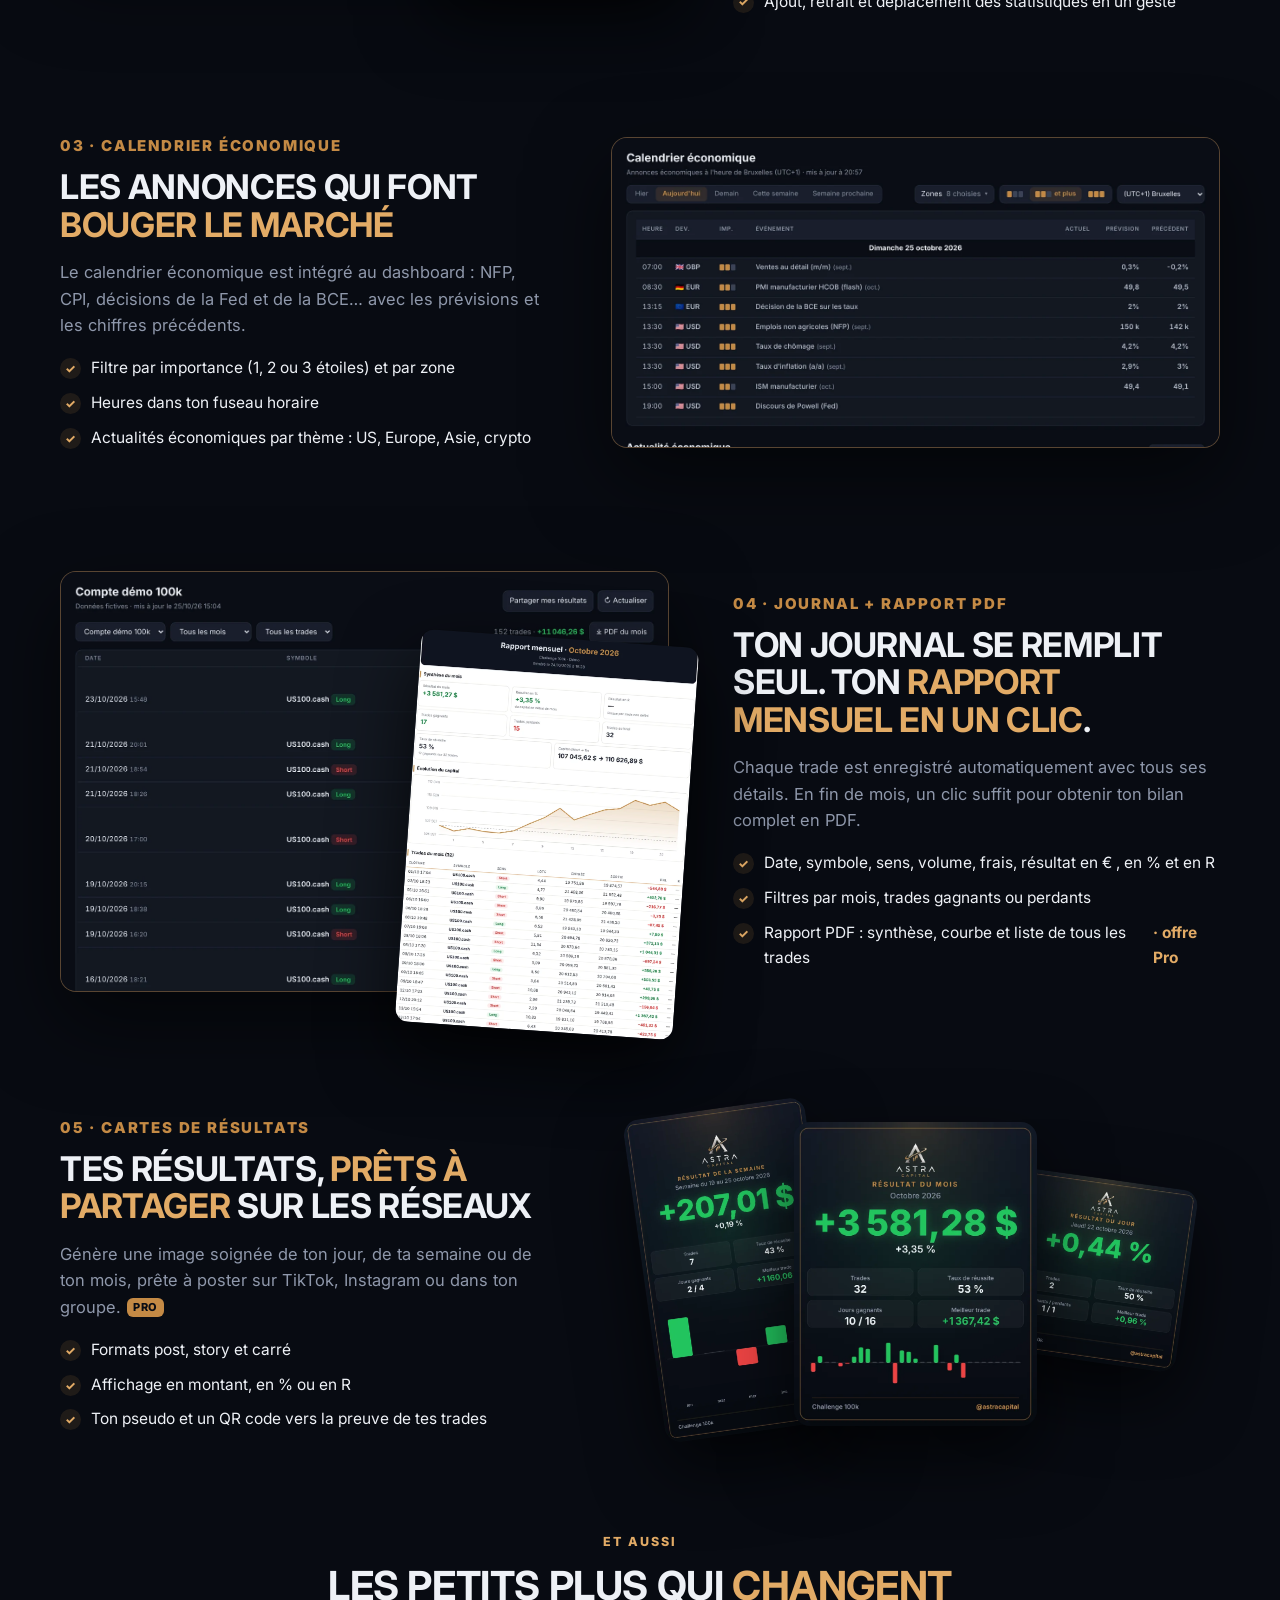
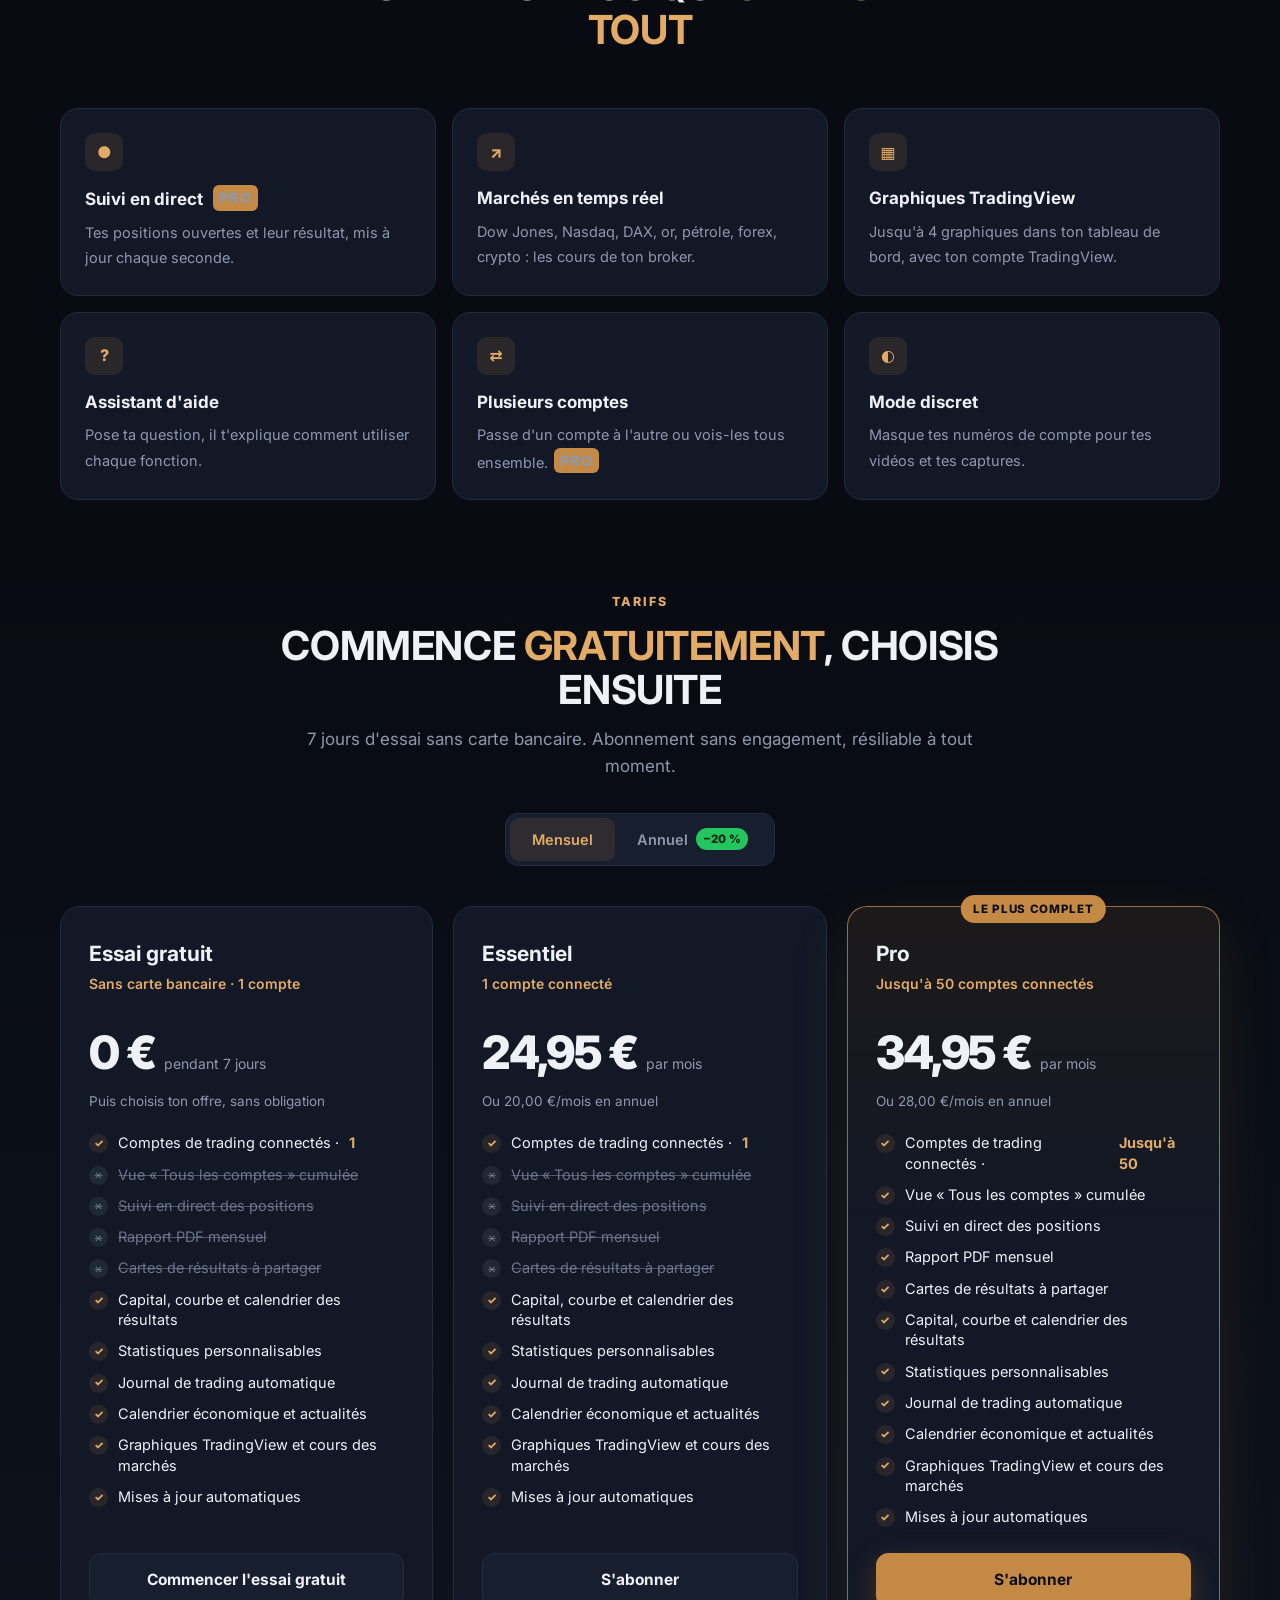
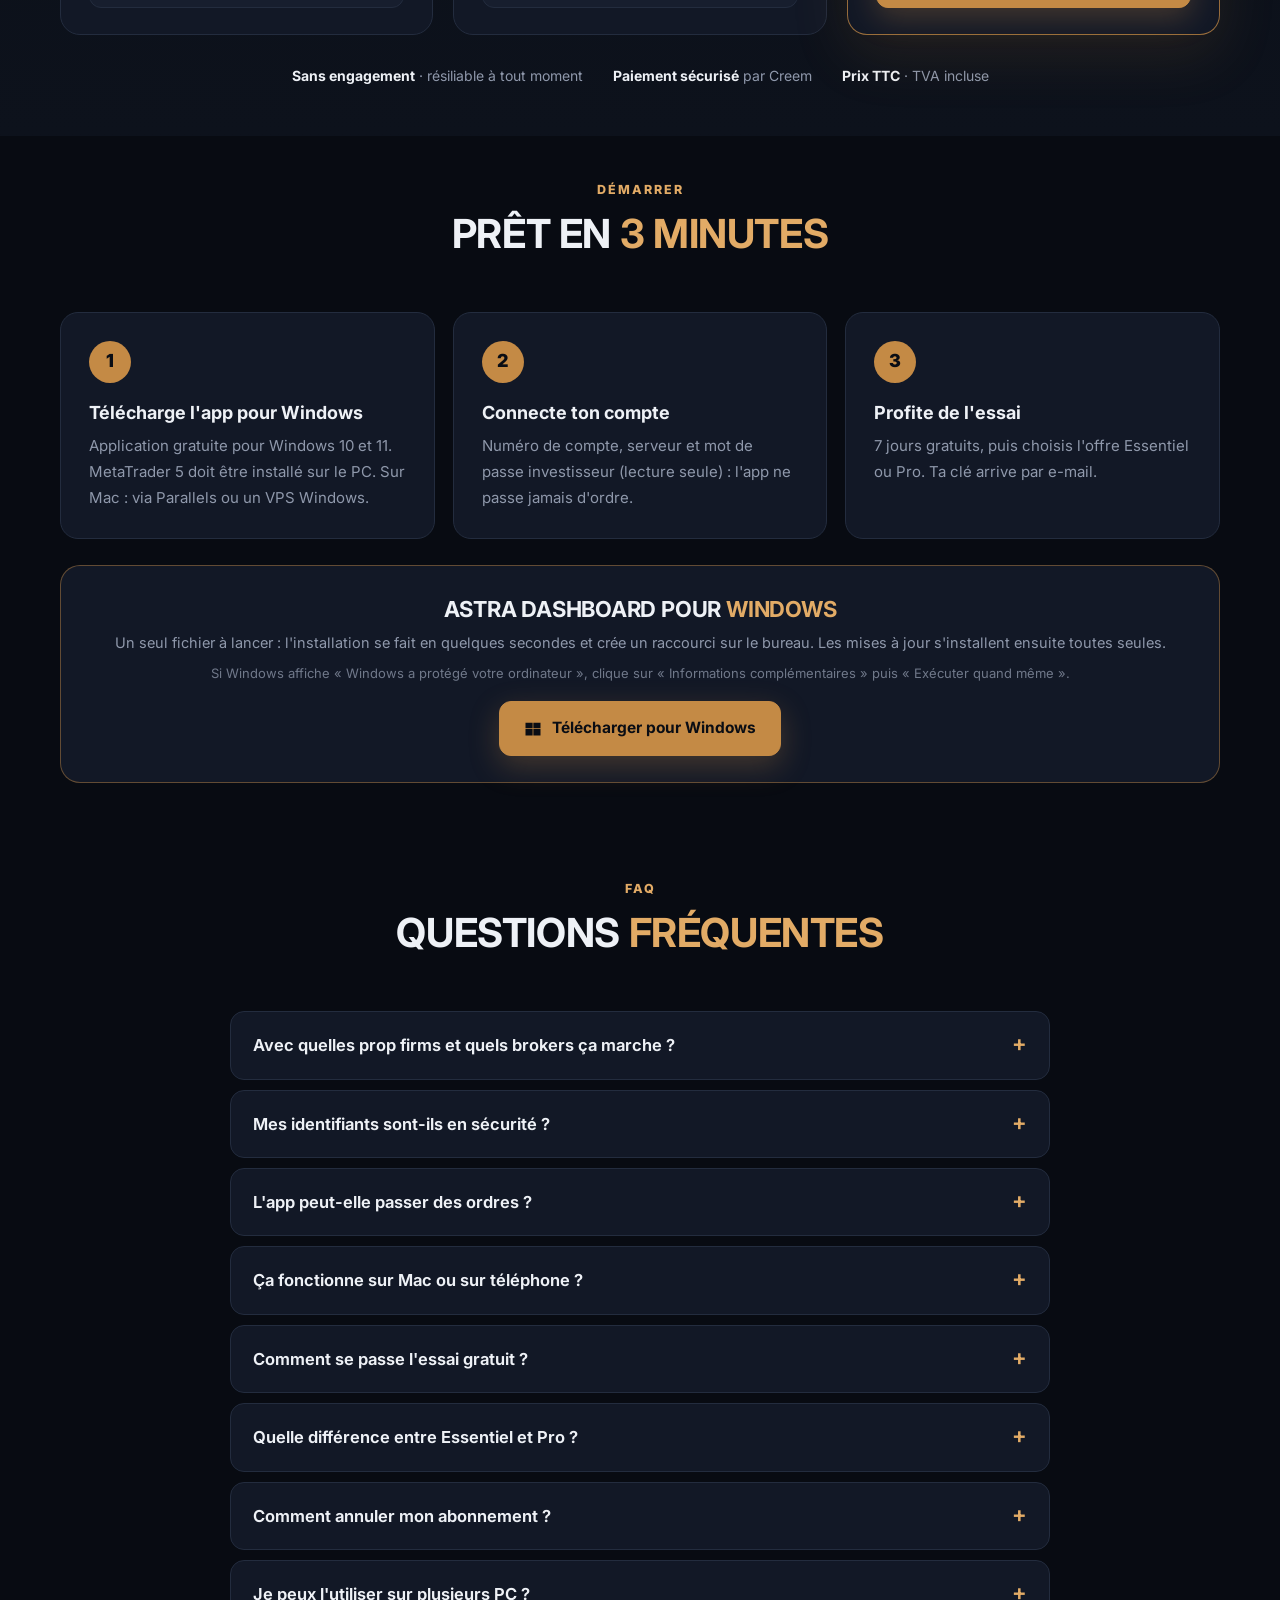
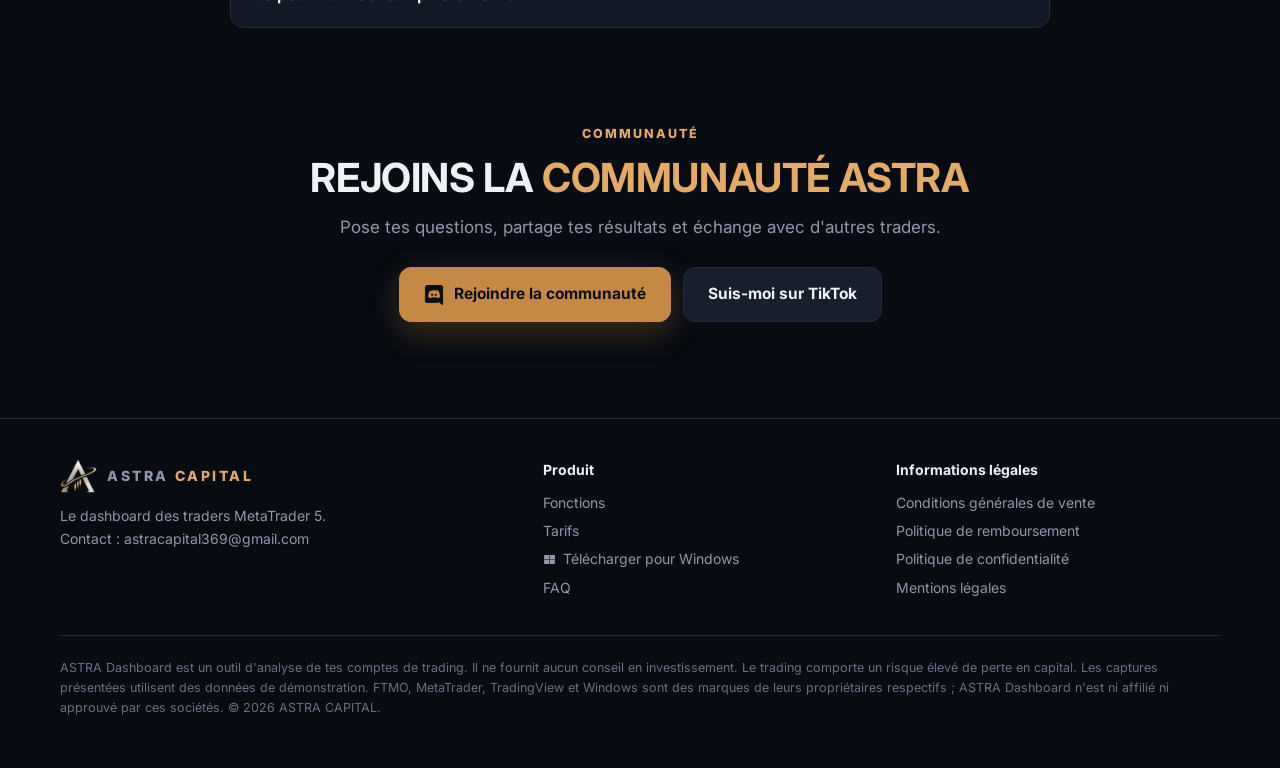
==== commit c6ea4f9e: "Rubrique Fonctions au-dessus de la capture (ordinateur et mobile) Co-Authored-By: Claude Opus 5.5 <n" ====
--- a/index.html
+++ b/index.html
@@ -8,7 +8,7 @@
 <link rel="icon" href="img/favicon.png">
 <link rel="preconnect" href="https://fonts.googleapis.com"><link rel="preconnect" href="https://fonts.gstatic.com" crossorigin>
 <link href="https://fonts.googleapis.com/css2?family=Inter:wght@400;500;600;700;800;900&display=swap" rel="stylesheet">
-<link rel="stylesheet" href="style.css?v=8">
+<link rel="stylesheet" href="style.css?v=9">
 <meta property="og:title" content="ASTRA Dashboard · Le dashboard des traders MetaTrader 5">
 <meta property="og:description" content="Tous tes comptes MT5 (prop firm ou fonds propres), tes stats, ton journal et ton rapport PDF au même endroit. Essai gratuit 7 jours.">
 <meta property="og:image" content="img/dashboard.webp?v=2">
@@ -26,16 +26,13 @@
   <h1>Le dashboard de tous tes <span class="gold">comptes de trading</span>.</h1>
   <p class="lead">Ton capital en direct, des statistiques personnalisables, un journal de trading qui se remplit tout seul, ton rapport mensuel en PDF en un clic et le calendrier économique. Tous tes comptes MetaTrader 5, prop firm ou fonds propres, au même endroit.</p>
   <div class="ctas"><a class="btn primary" href="#offre-essai" data-essai>Essai gratuit 7 jours</a><a class="btn" href="#tarifs">Voir les offres</a></div>
-  <div class="sec-head m-only"><div class="kicker">Fonctions</div><h2>Tout ce qu'il faut pour <span class="gold">piloter tes comptes</span></h2>
+  <div class="sec-head hero-fonctions" id="fonctions" style="scroll-margin-top:80px"><div class="kicker">Fonctions</div><h2>Tout ce qu'il faut pour <span class="gold">piloter tes comptes</span></h2>
     <p>Connecte ton compte MetaTrader 5 : l'app lit ton capital et tout ton historique, sans aucune saisie.</p></div>
   <div class="shot"><div class="bar"><i></i><i></i><i></i></div><img src="img/dashboard.webp?v=2" alt="Tableau de bord ASTRA : capital en direct, trades en cours et statistiques" width="1600" height="1871"></div>
   <div class="demo">Capture réelle de l'application · données de démonstration</div>
 </div></div>
 
-<section id="fonctions"><div class="wrap">
-  <div class="sec-head d-only"><div class="kicker">Fonctions</div><h2>Tout ce qu'il faut pour <span class="gold">piloter tes comptes</span></h2>
-    <p>Connecte ton compte MetaTrader 5 : l'app lit ton capital et tout ton historique, sans aucune saisie.</p></div>
-
+<section id="fonctions-liste"><div class="wrap">
   <div class="feat">
     <div class="txt"><div class="num">01 · CAPITAL</div><h3>Ton <span class="gold">capital en direct</span>, et son évolution jour après jour</h3>
       <p>Le capital de chaque compte, le résultat du mois en euros et en %, et la courbe d'évolution que tu peux zoomer sur la période de ton choix.</p>
--- a/style.css
+++ b/style.css
@@ -192,8 +192,8 @@
 .hero h1 { font-size: clamp(32px, 5.4vw, 64px); line-height: 1.06; }
 .sec-head h2 { font-size: clamp(26px, 3.6vw, 40px); }
 .feat h3 { font-size: clamp(24px, 2.9vw, 34px); }
-.m-only { display: none; }
-@media (max-width: 720px) { .m-only { display: block; margin-top: 46px; } .d-only { display: none; } }
+.hero-fonctions { margin: 64px auto 30px; }
+@media (max-width: 720px) { .hero-fonctions { margin: 46px auto 24px; } }
 /* moins d'espace au-dessus des rubriques Tarifs et Démarrer */
 #tarifs, #demarrer { padding-top: 44px; }
 section:has(+ #tarifs), #tarifs { padding-bottom: 48px; }
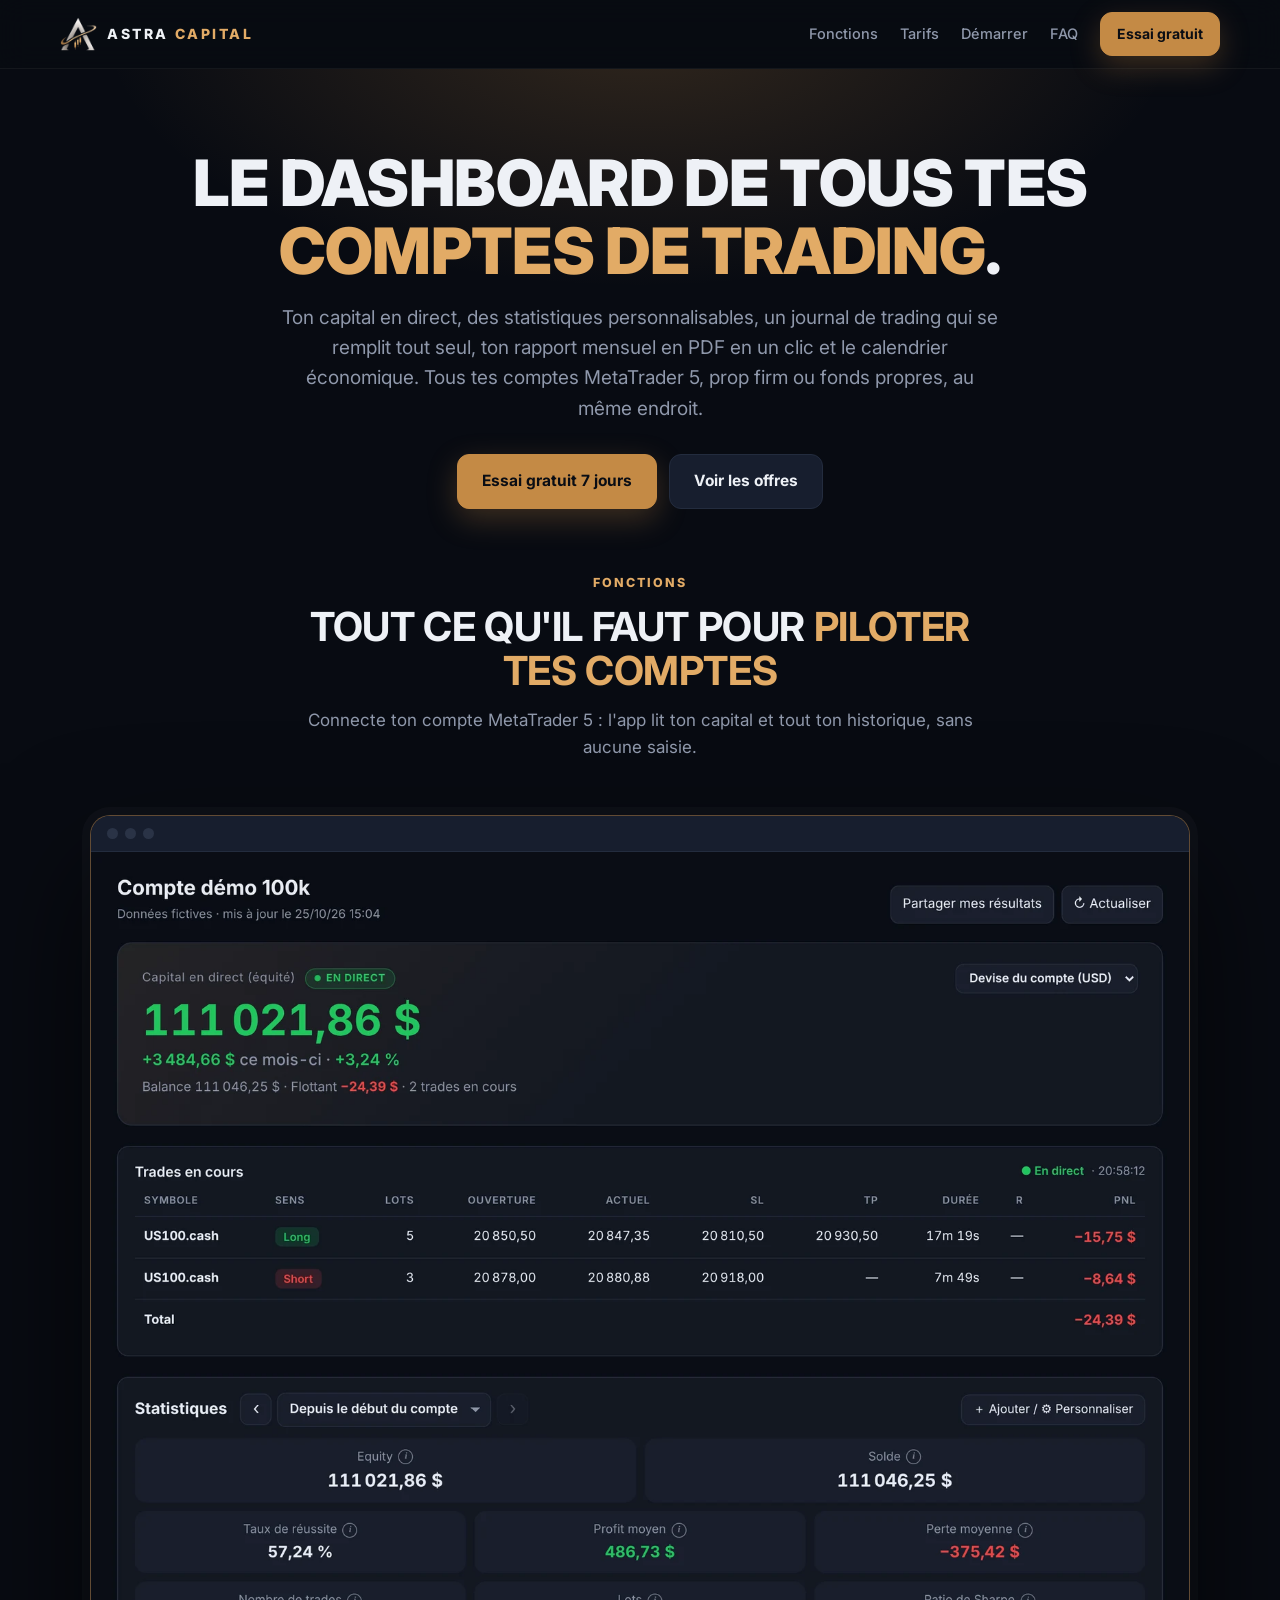
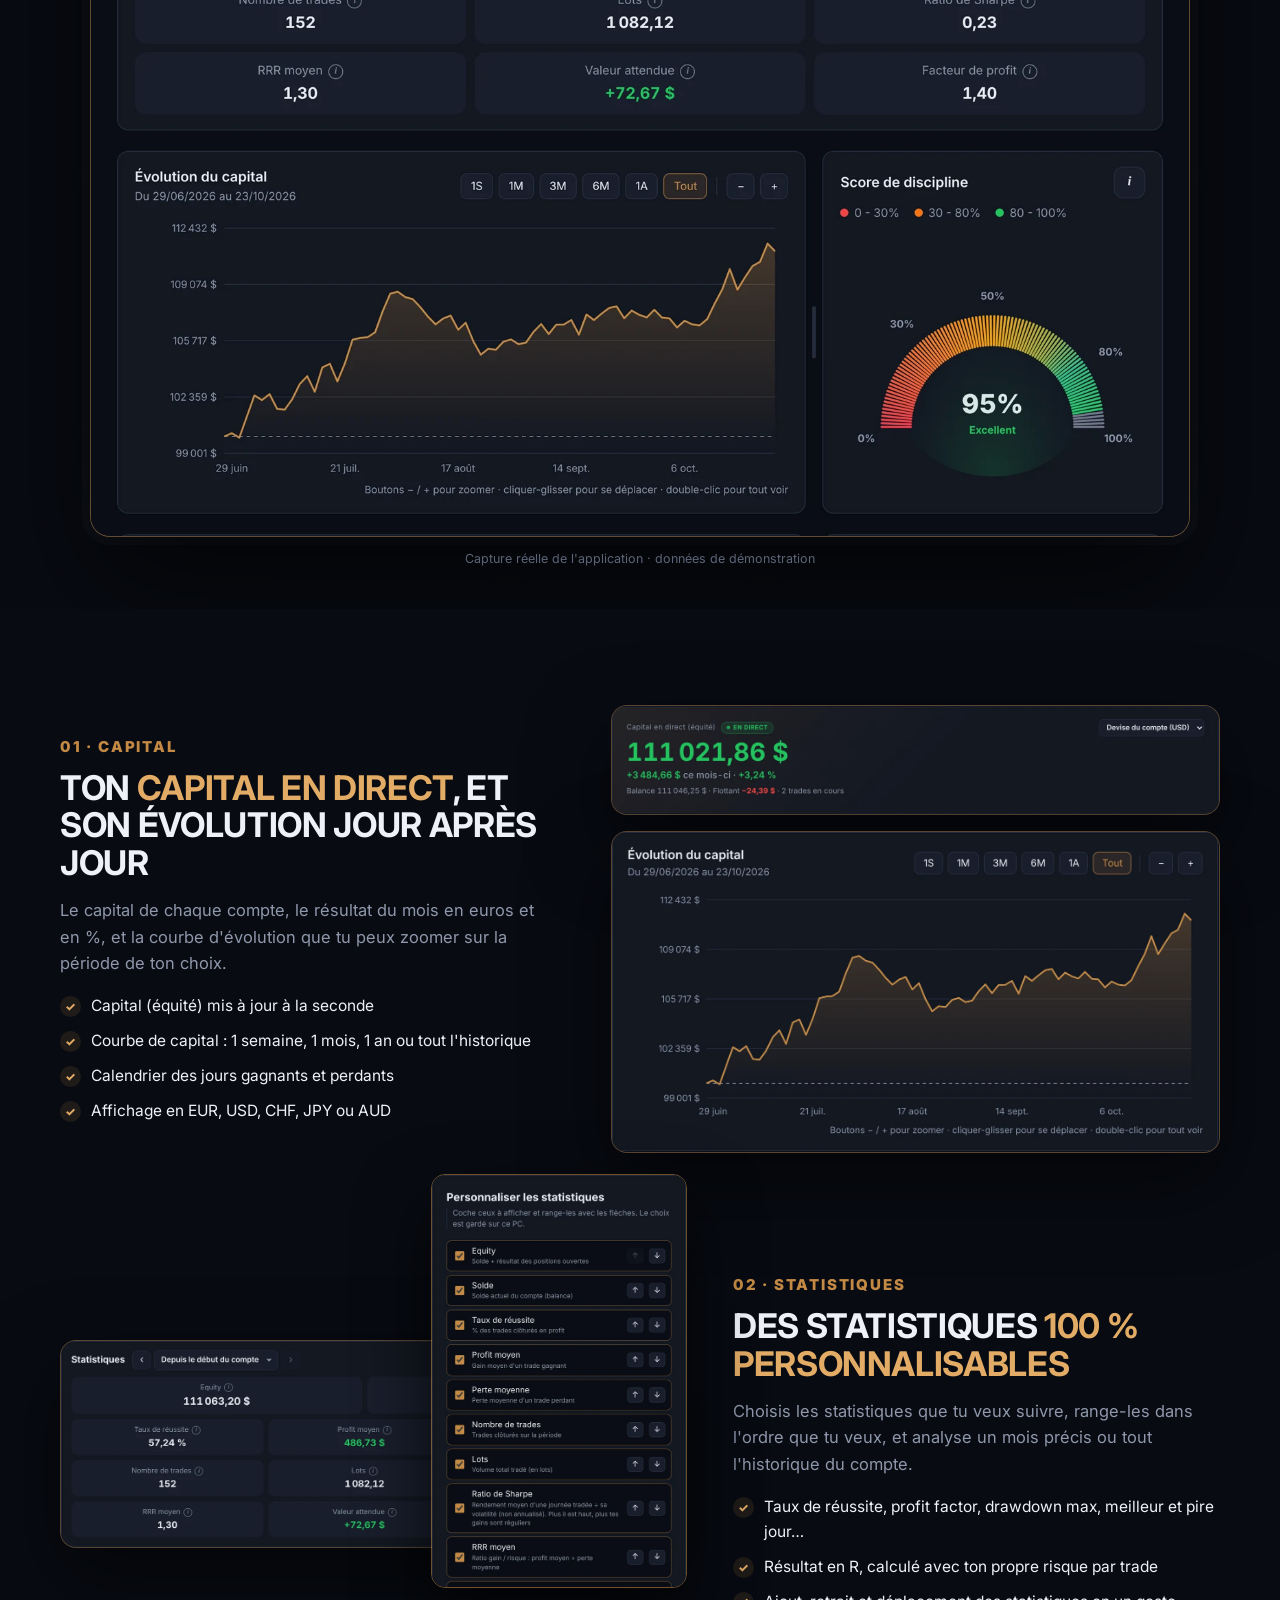
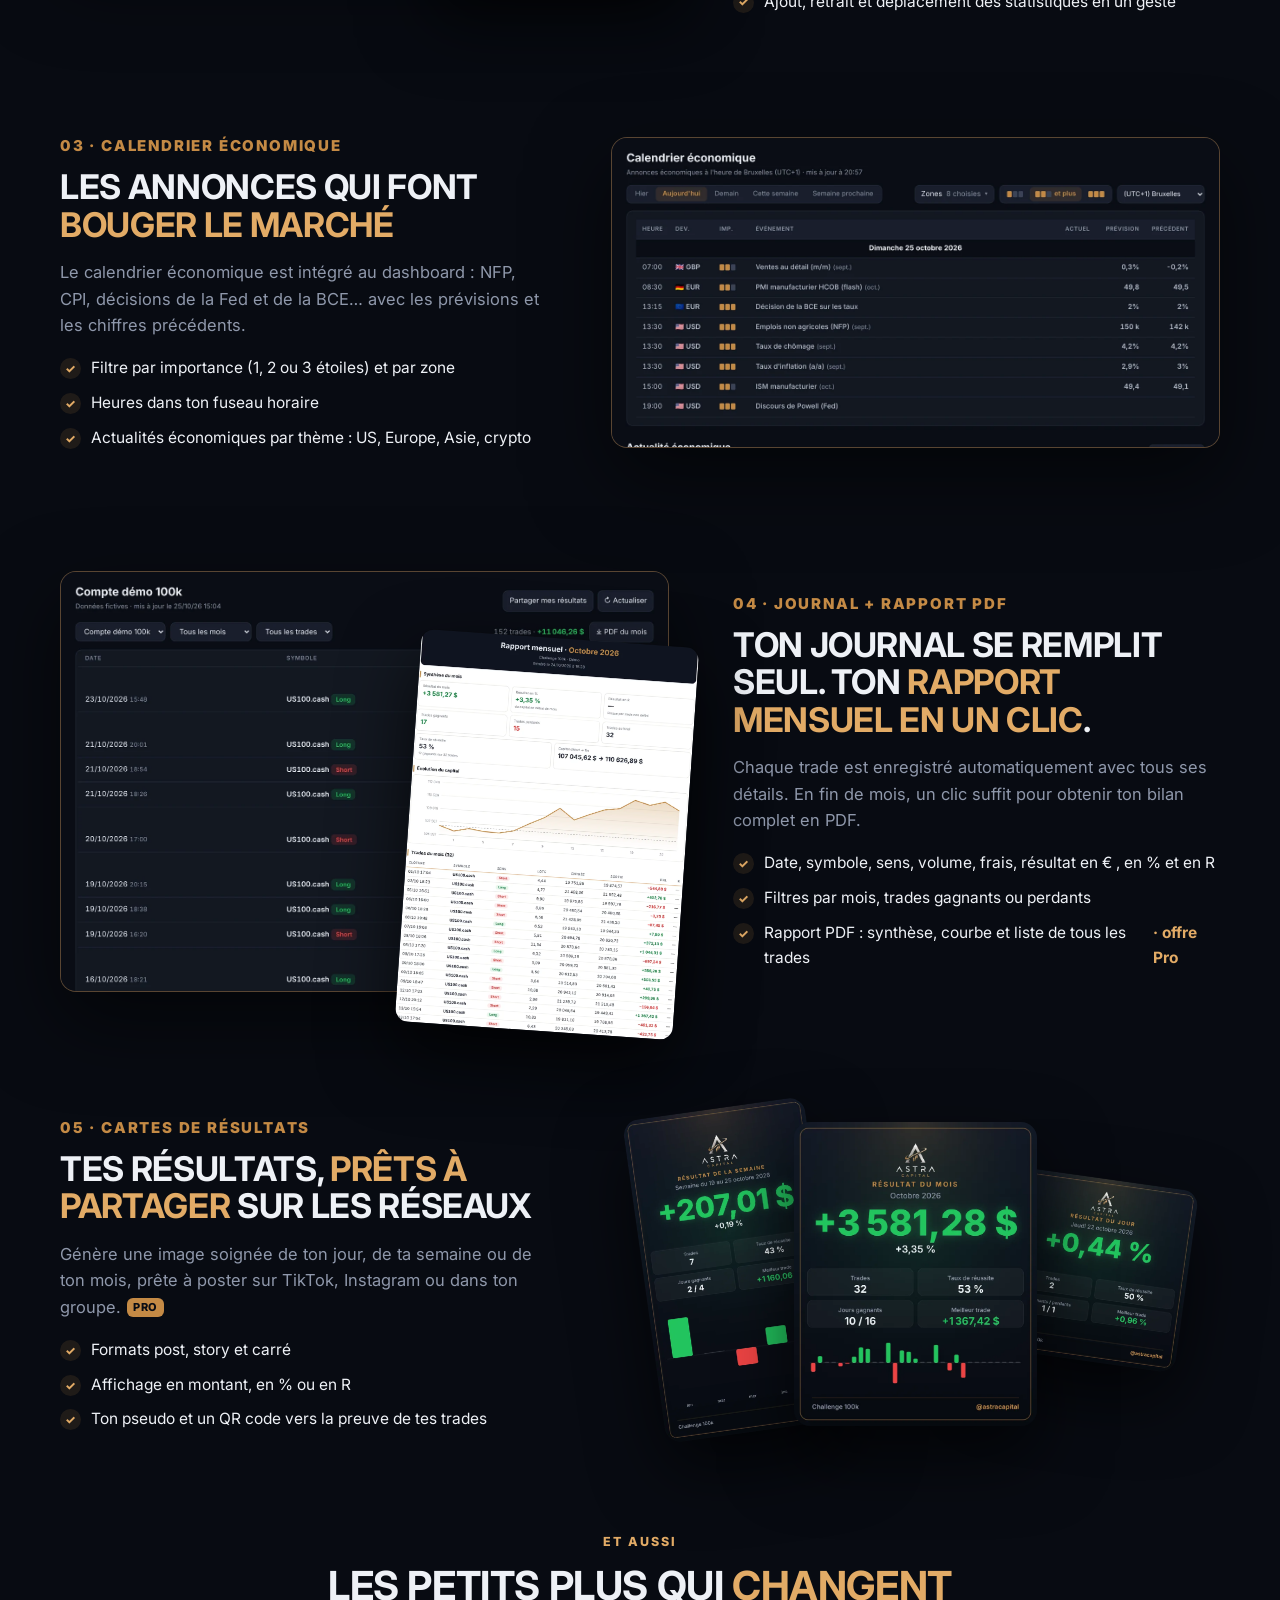
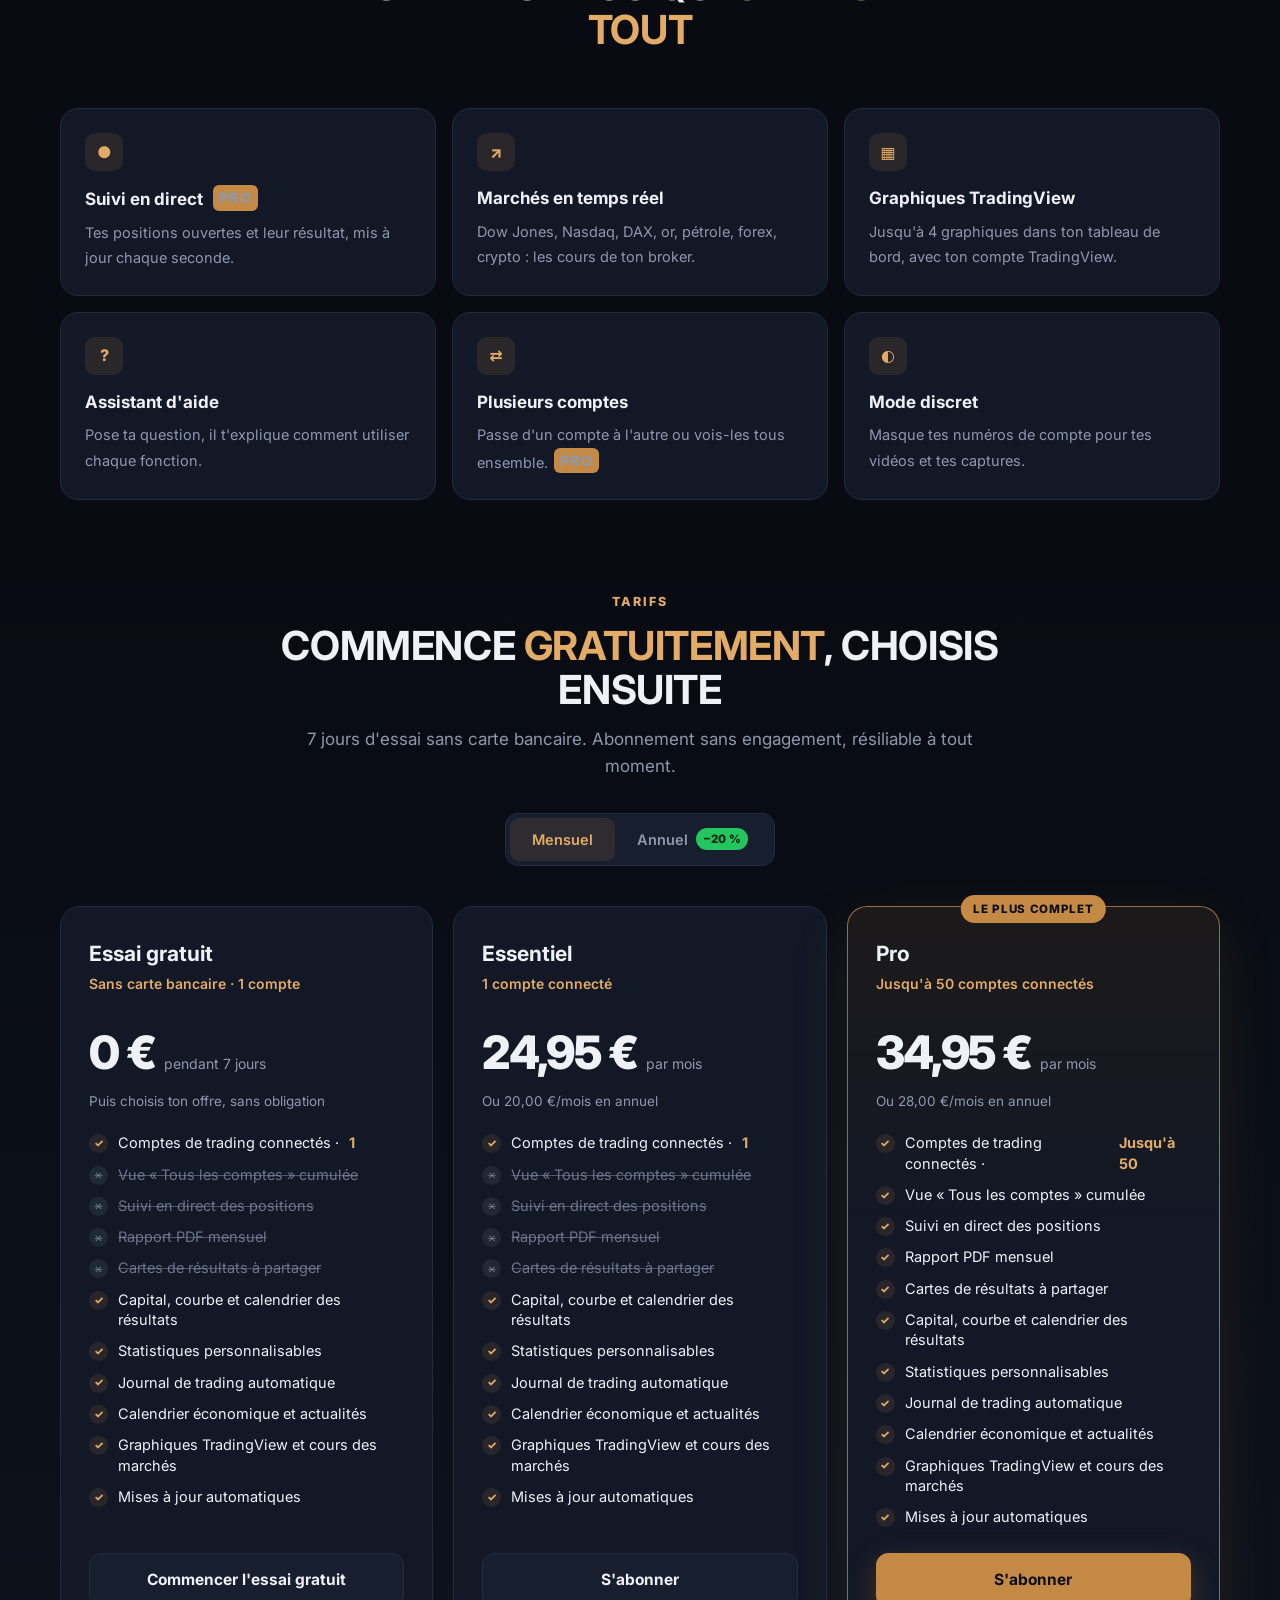
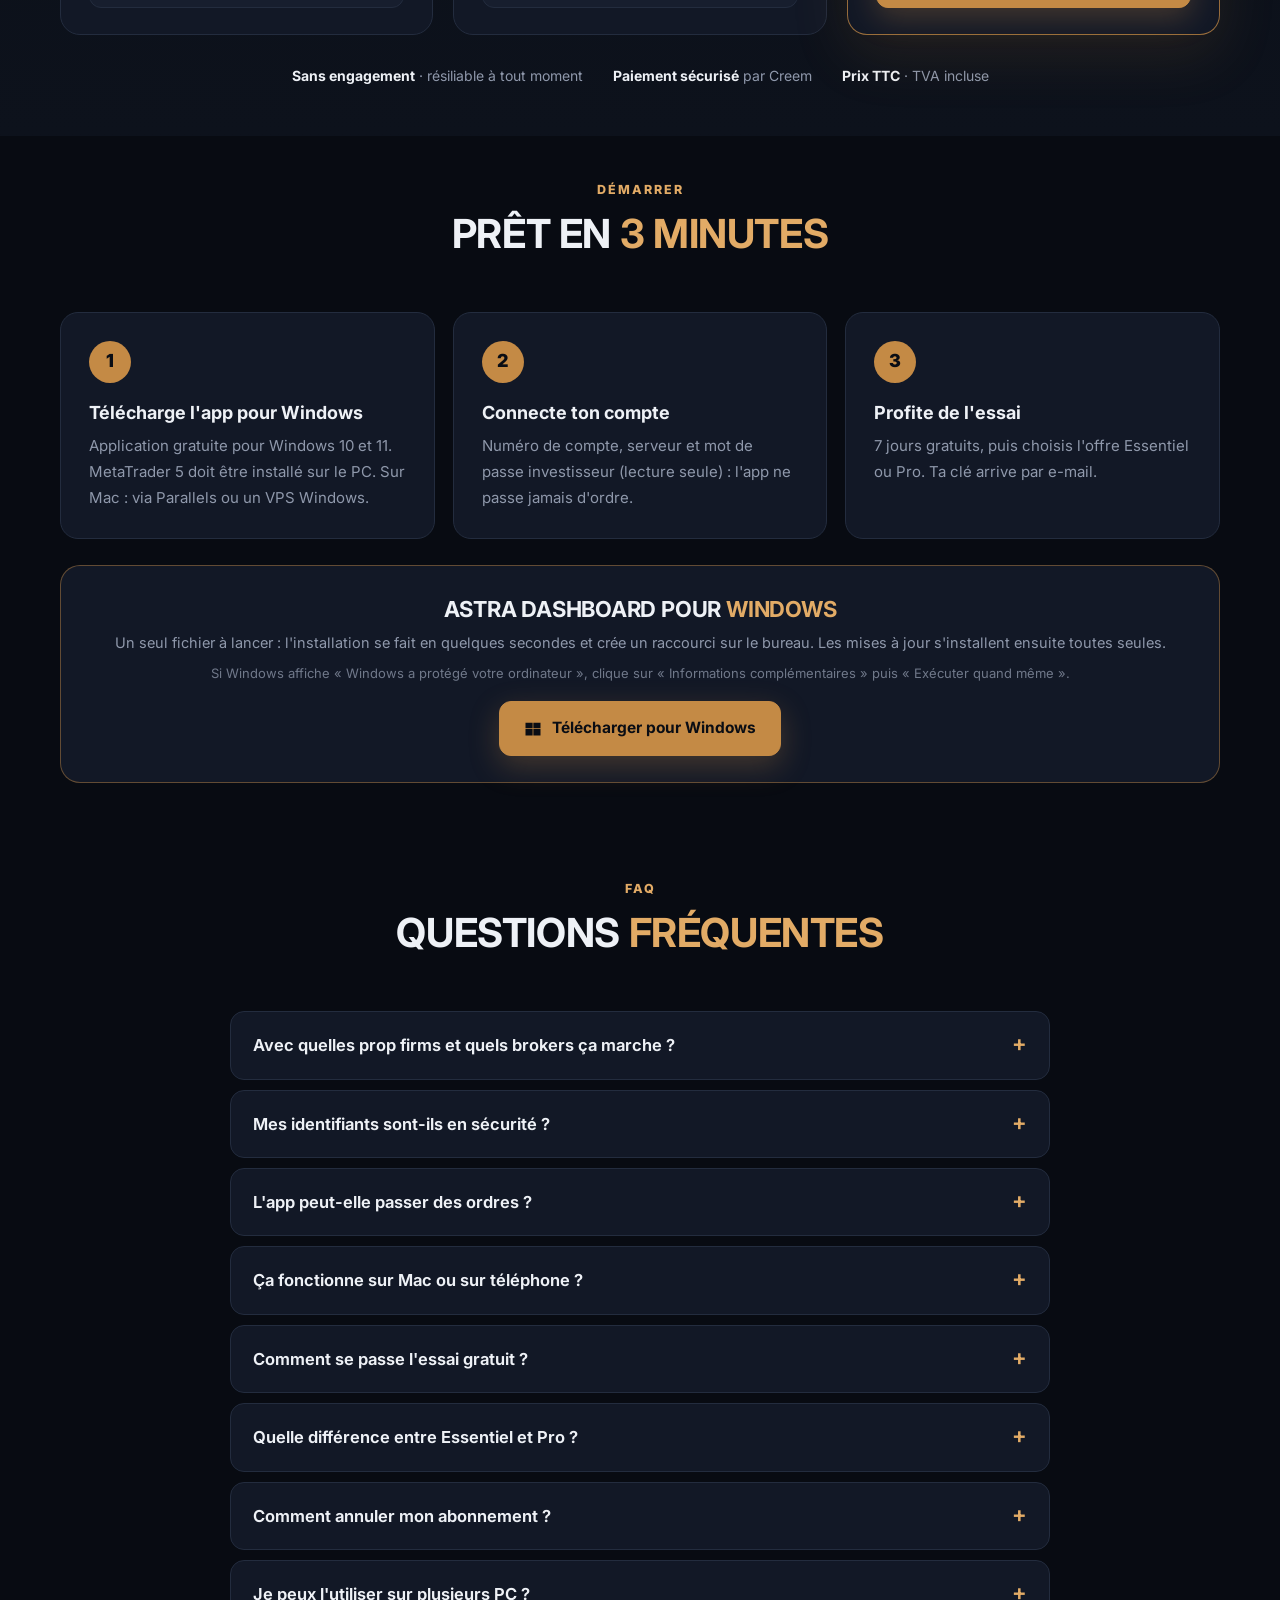
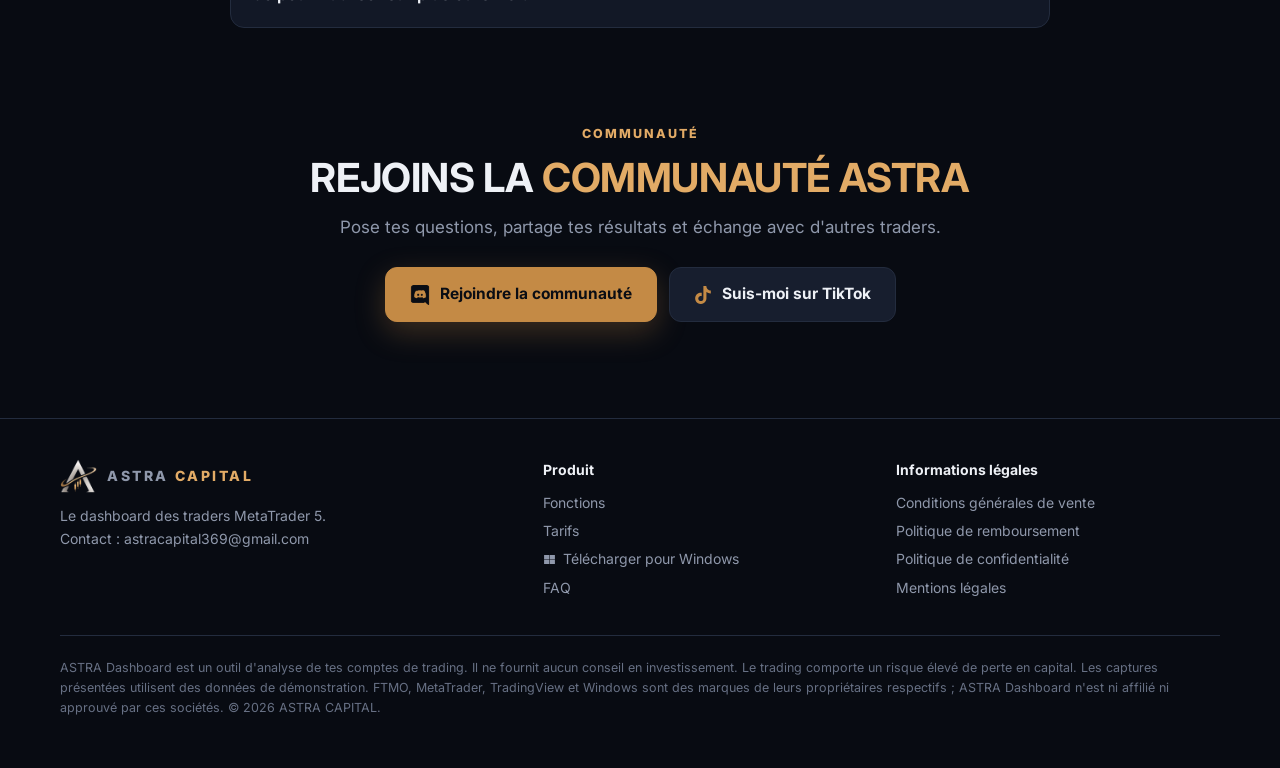
==== commit e39a1fe6: "Logo TikTok en bronze Co-Authored-By: Claude Opus 5.5 <noreply@anthropic.com> Claude-Session: https:" ====
--- a/index.html
+++ b/index.html
@@ -110,7 +110,7 @@
     <details><summary>Ça fonctionne sur Mac ou sur téléphone ?</summary><p>L'application fonctionne sur Windows 10 et 11, avec MetaTrader 5 installé : la connexion de MetaTrader 5 aux applications n'existe que sur Windows. Sur Mac, tu peux l'utiliser avec Windows installé via Parallels Desktop, ou sur un VPS Windows (celui où tourne souvent déjà ton MT5), en bureau à distance.</p></details>
     <details><summary>Comment se passe l'essai gratuit ?</summary><p>Tu installes l'app et tu cliques sur « Commencer l'essai gratuit » : 7 jours d'accès, sans carte bancaire. À la fin de l'essai, tu choisis une offre pour continuer.</p></details>
     <details><summary>Quelle différence entre Essentiel et Pro ?</summary><p>Essentiel permet de connecter 1 compte. Pro permet jusqu'à 50 comptes et ajoute la vue « tous les comptes », le suivi en direct des positions, le rapport PDF mensuel et les cartes de résultats à partager.</p></details>
-    <details><summary>Comment annuler mon abonnement ?</summary><p>Depuis le lien « gérer mon abonnement » de l'e-mail de confirmation envoyé par Creem, ou en nous écrivant. Sans engagement : l'accès reste ouvert jusqu'à la fin de la période payée.</p></details>
+    <details><summary>Comment annuler mon abonnement ?</summary><p>En un clic depuis l'app : page Tarification → « Gérer / annuler mon abonnement ». Ton espace client Creem s'ouvre et tu peux y résilier ou changer de carte. Tu peux aussi utiliser le lien « gérer mon abonnement » de l'e-mail de paiement envoyé par Creem, ou nous écrire. Sans engagement.</p></details>
     <details><summary>Je peux l'utiliser sur plusieurs PC ?</summary><p>Oui, ta clé fonctionne sur 2 PC. Tu peux aussi la retirer d'un PC pour l'utiliser sur un autre.</p></details>
   </div>
 </div></section>
@@ -119,7 +119,7 @@
   <div class="sec-head" style="margin-bottom:0"><div class="kicker">Communauté</div><h2>Rejoins la <span class="gold">communauté ASTRA</span></h2><p>Pose tes questions, partage tes résultats et échange avec d'autres traders.</p></div>
   <div class="row">
     <a class="btn primary" href="https://discord.gg/YSep3qMT9" target="_blank" rel="noopener"><img src="img/discord-dark.png" alt="">Rejoindre la communauté</a>
-    <a class="btn" href="https://www.tiktok.com/@astracapital1" target="_blank" rel="noopener">Suis-moi sur TikTok</a>
+    <a class="btn" href="https://www.tiktok.com/@astracapital1" target="_blank" rel="noopener"><svg width="18" height="18" viewBox="0 0 24 24" fill="#c48a45" aria-hidden="true" style="flex:none"><path d="M12.525.02c1.31-.02 2.61-.01 3.91-.02.08 1.53.63 3.09 1.75 4.17 1.12 1.11 2.7 1.62 4.24 1.79v4.03c-1.44-.05-2.89-.35-4.2-.97-.57-.26-1.1-.59-1.62-.93-.01 2.92.01 5.84-.02 8.75-.08 1.4-.54 2.79-1.35 3.94-1.31 1.92-3.58 3.17-5.91 3.21-1.43.08-2.86-.31-4.08-1.03-2.02-1.19-3.44-3.37-3.65-5.71-.02-.5-.03-1-.01-1.49.18-1.9 1.12-3.72 2.58-4.96 1.66-1.44 3.98-2.13 6.15-1.72.02 1.48-.04 2.96-.04 4.44-.99-.32-2.15-.23-3.02.37-.63.41-1.11 1.04-1.36 1.75-.21.51-.15 1.07-.14 1.61.24 1.64 1.82 3.02 3.5 2.87 1.12-.01 2.19-.66 2.77-1.61.19-.33.4-.67.41-1.06.1-1.79.06-3.57.07-5.36.01-4.03-.01-8.05.02-12.07z"/></svg>Suis-moi sur TikTok</a>
   </div>
 </div></section>
 </main>
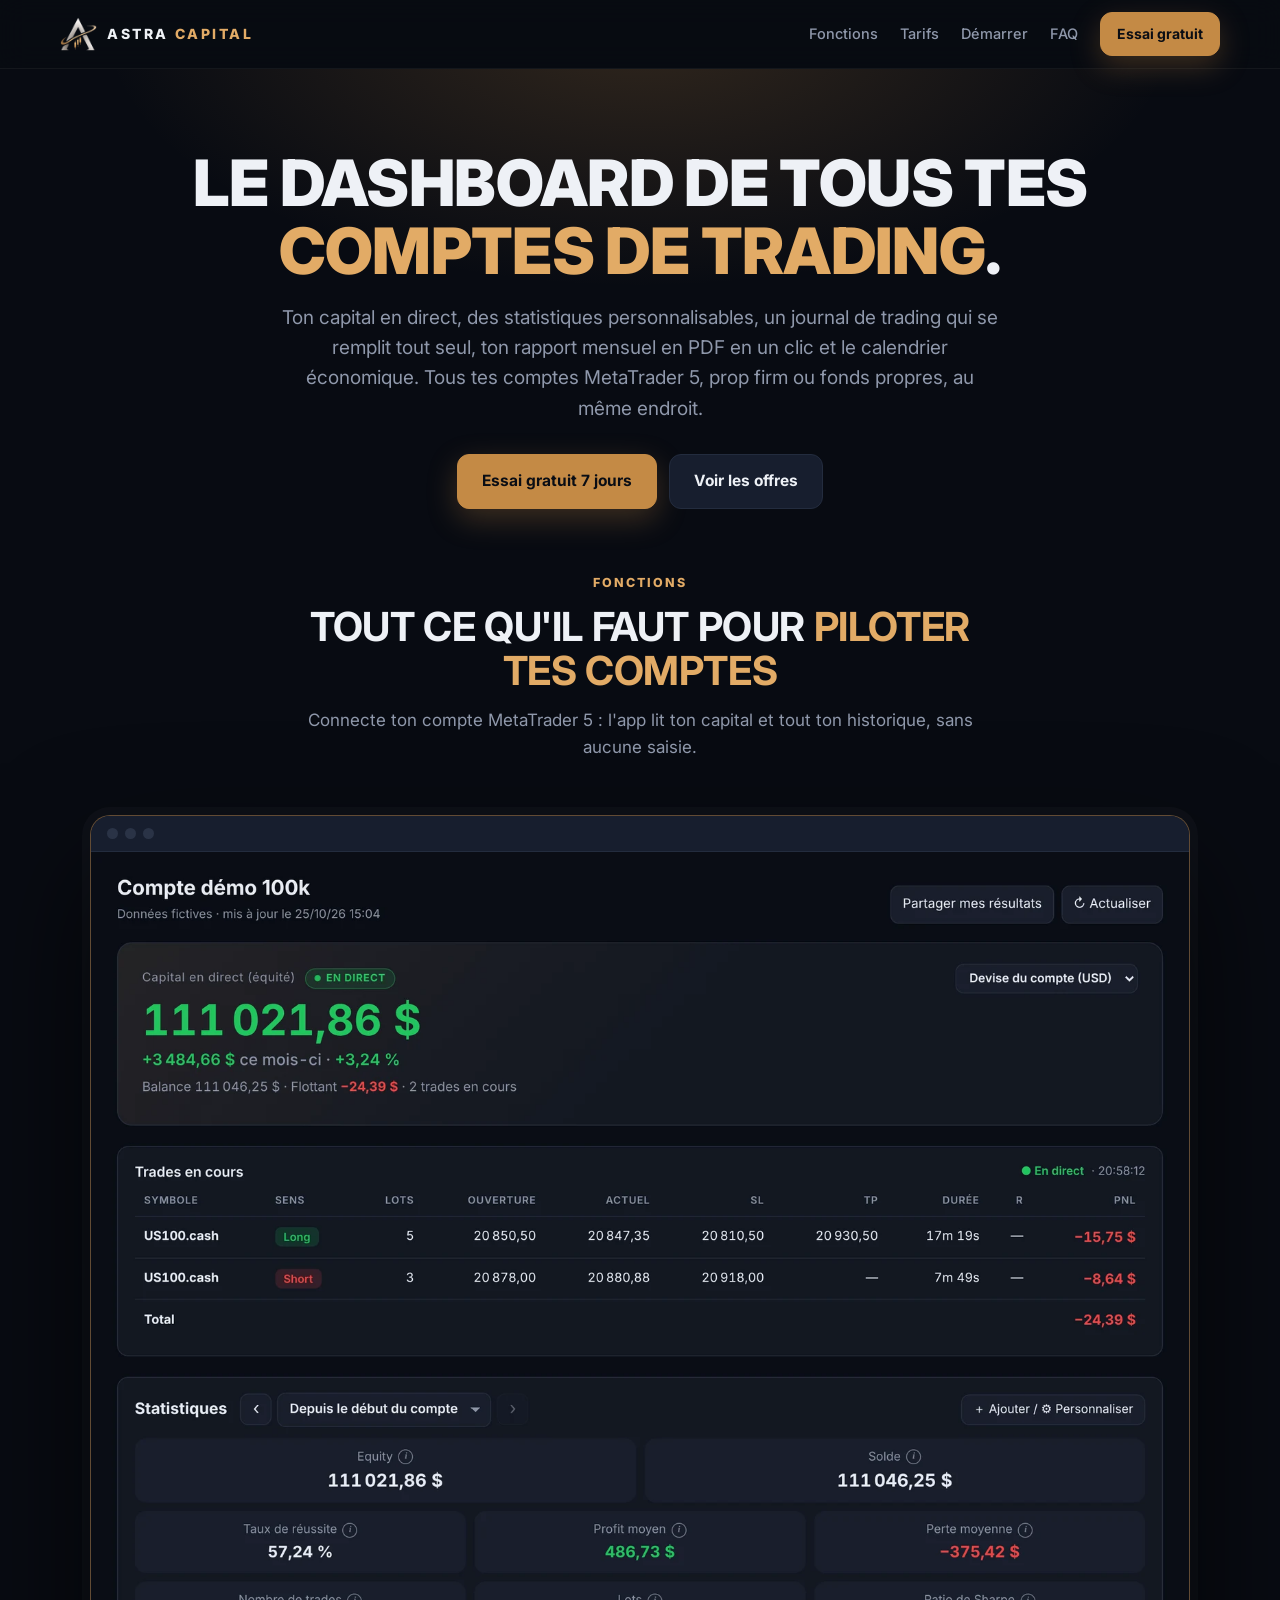
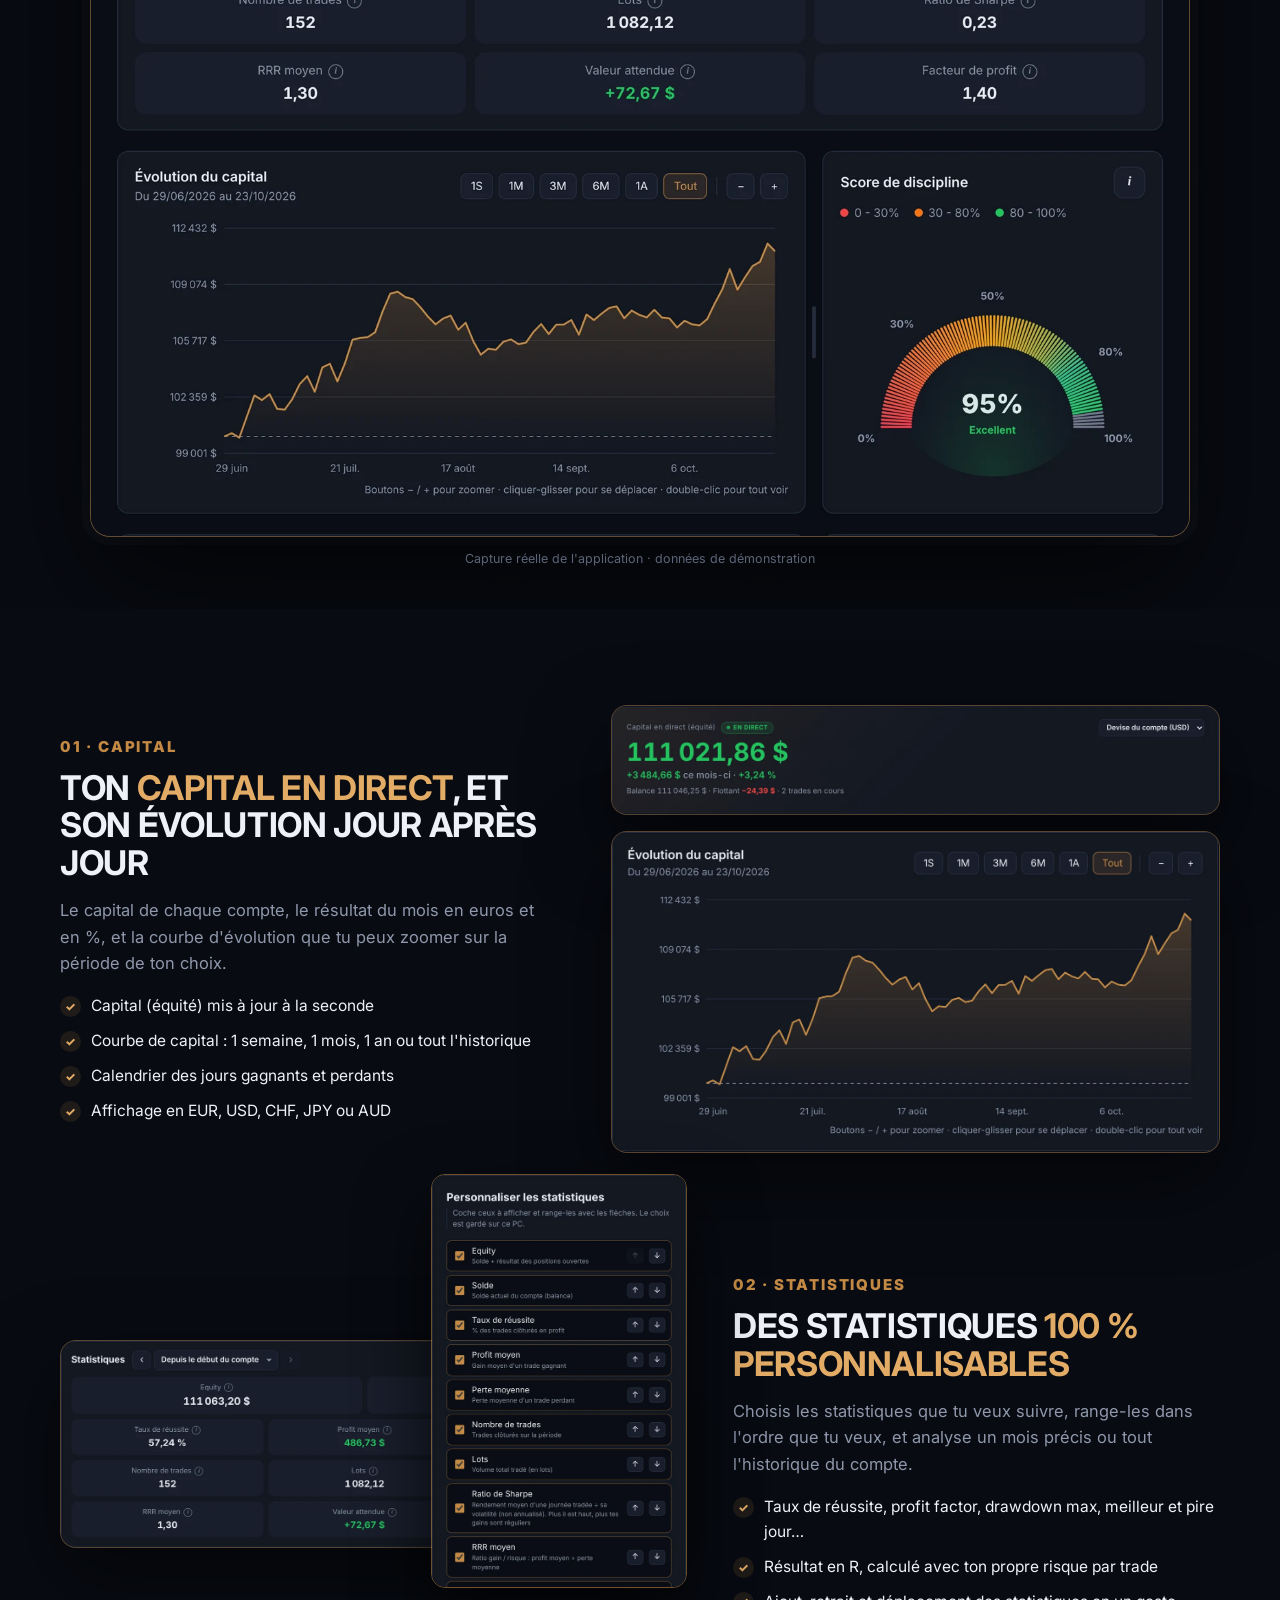
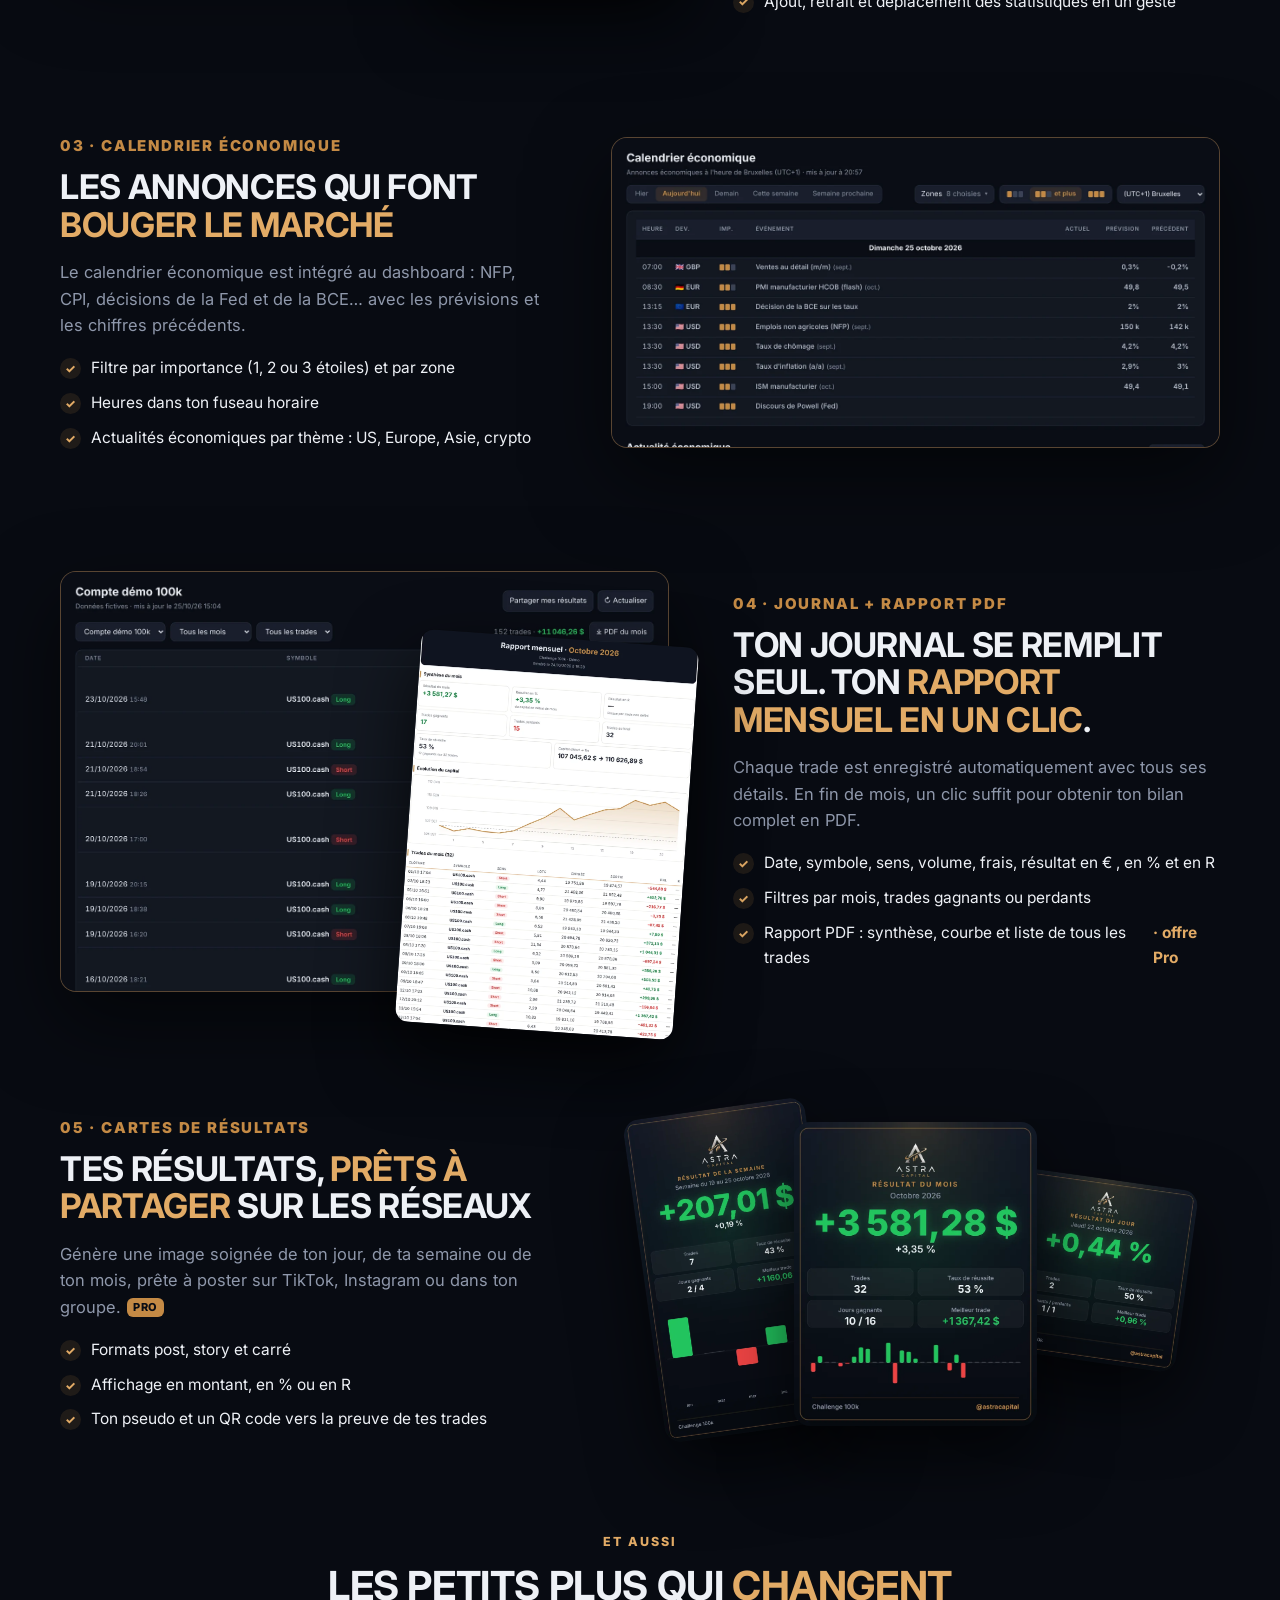
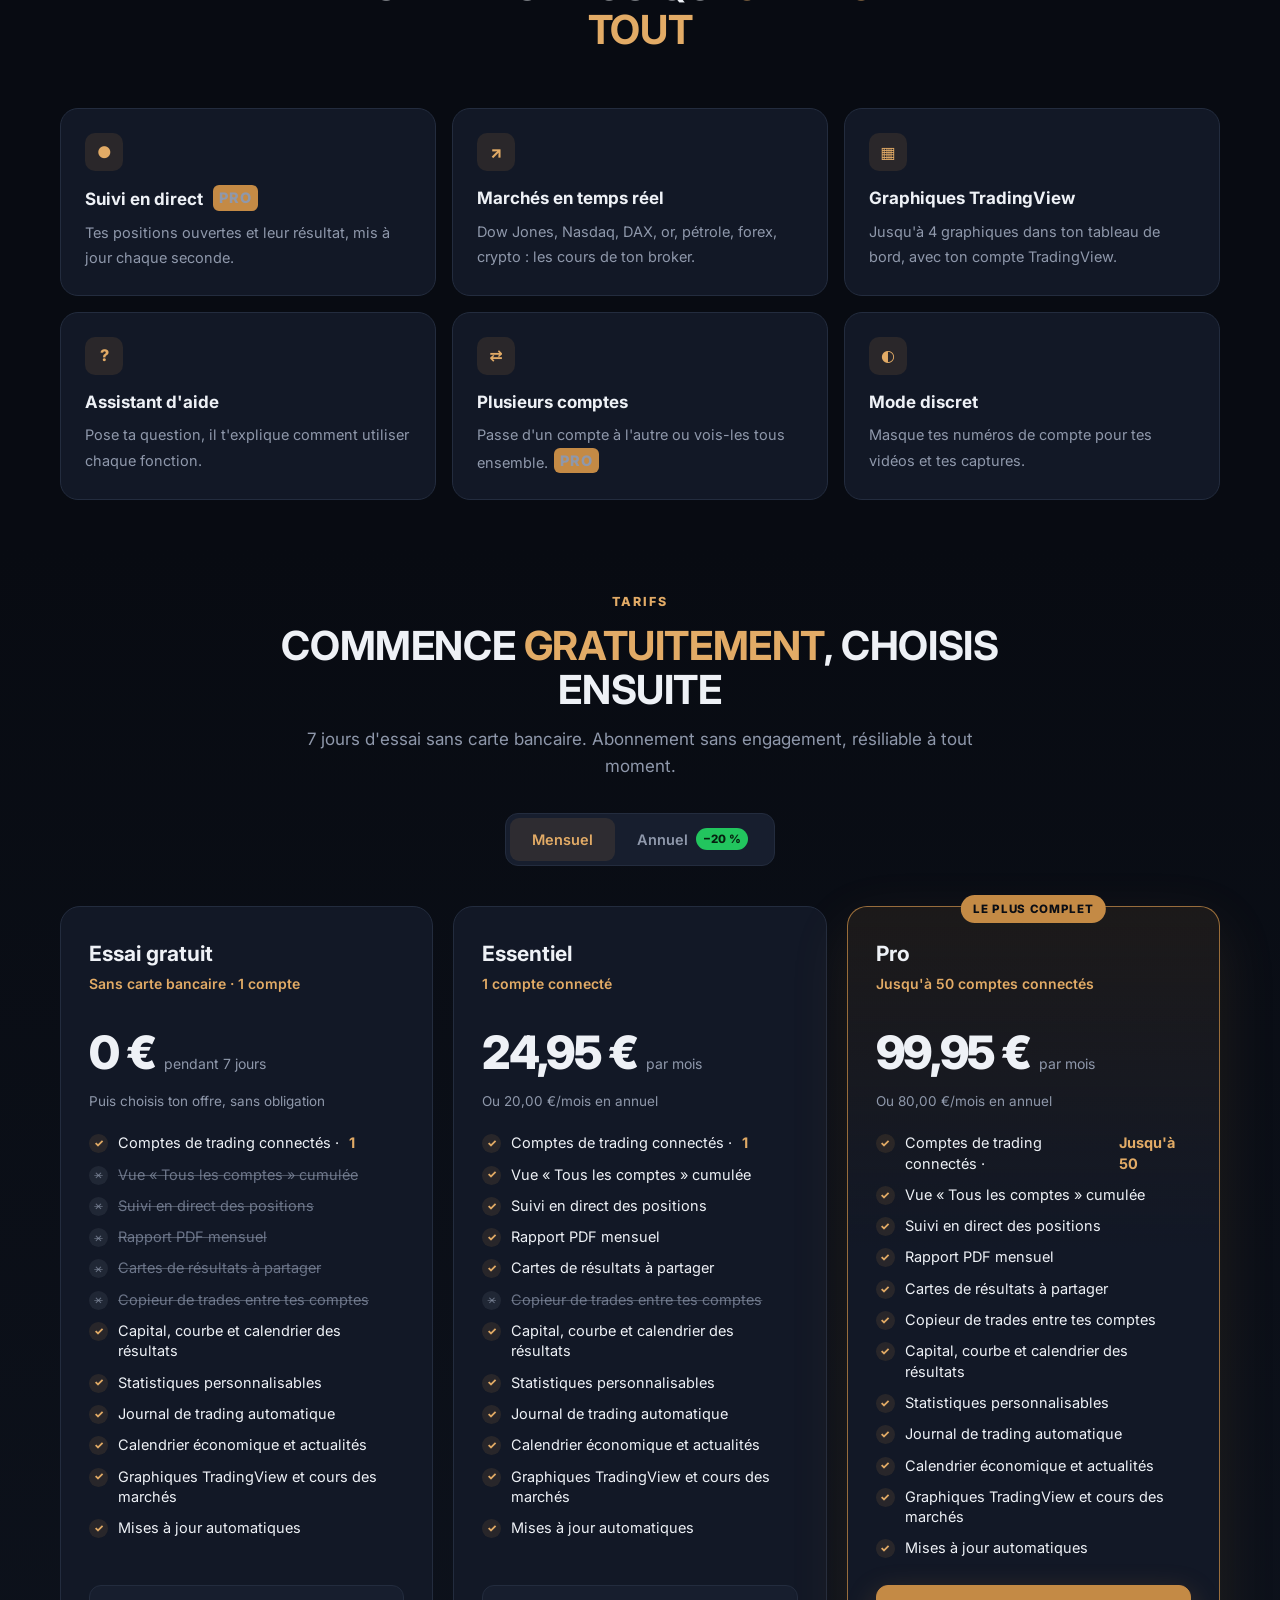
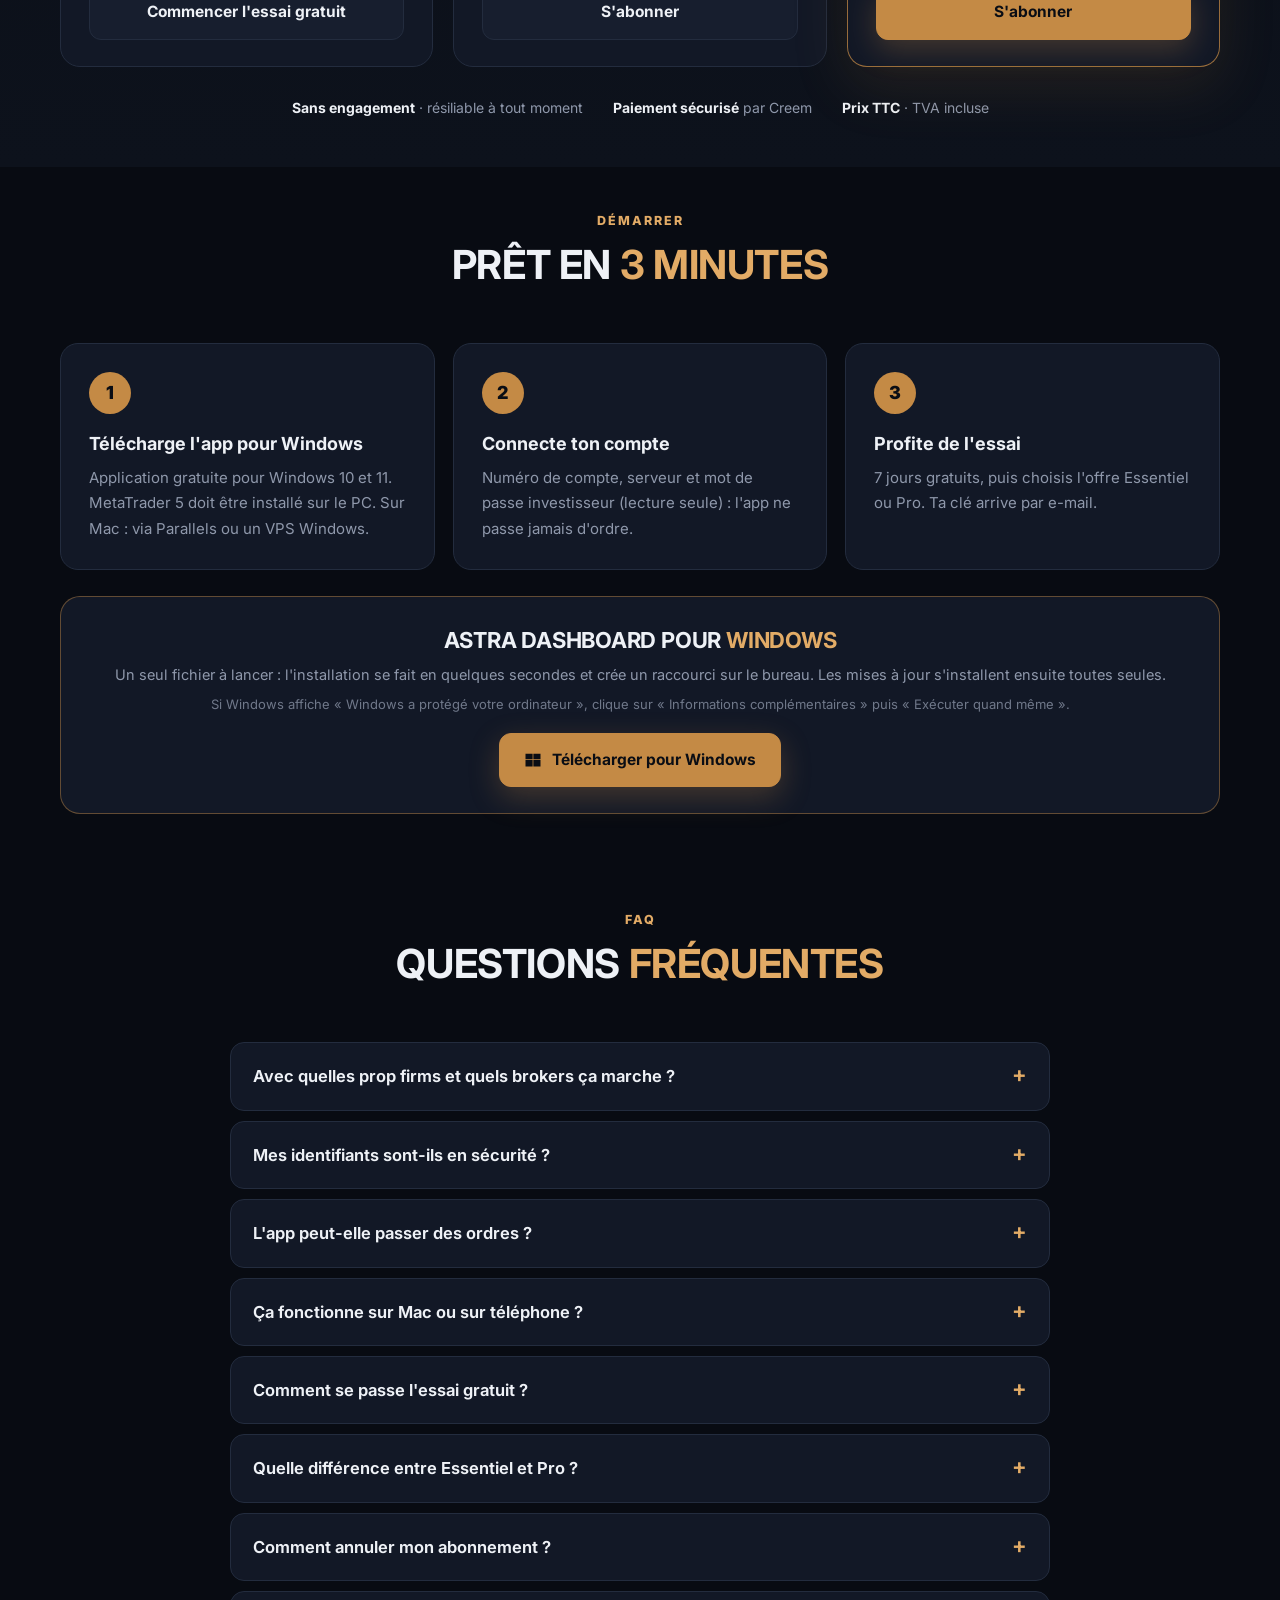
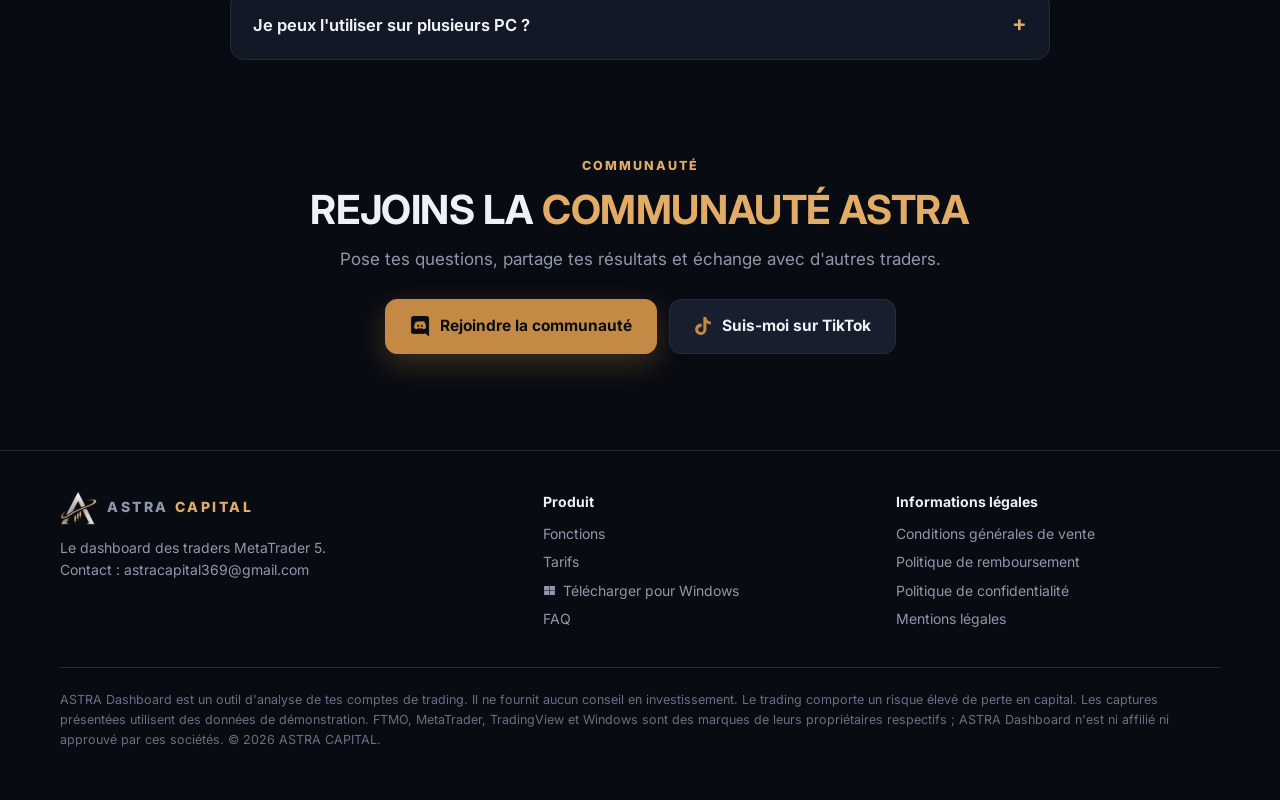
==== commit f2050d29: "Tarifs : Pro à 99,95 €/mois (959,95 €/an), Essentiel avec vue cumulée, suivi en direct, PDF et carte" ====
--- a/index.html
+++ b/index.html
@@ -109,7 +109,7 @@
     <details><summary>L'app peut-elle passer des ordres ?</summary><p>Non. ASTRA Dashboard lit seulement ton capital et ton historique pour les analyser. Elle ne passe, ne modifie et ne ferme jamais aucune position.</p></details>
     <details><summary>Ça fonctionne sur Mac ou sur téléphone ?</summary><p>L'application fonctionne sur Windows 10 et 11, avec MetaTrader 5 installé : la connexion de MetaTrader 5 aux applications n'existe que sur Windows. Sur Mac, tu peux l'utiliser avec Windows installé via Parallels Desktop, ou sur un VPS Windows (celui où tourne souvent déjà ton MT5), en bureau à distance.</p></details>
     <details><summary>Comment se passe l'essai gratuit ?</summary><p>Tu installes l'app et tu cliques sur « Commencer l'essai gratuit » : 7 jours d'accès, sans carte bancaire. À la fin de l'essai, tu choisis une offre pour continuer.</p></details>
-    <details><summary>Quelle différence entre Essentiel et Pro ?</summary><p>Essentiel permet de connecter 1 compte. Pro permet jusqu'à 50 comptes et ajoute la vue « tous les comptes », le suivi en direct des positions, le rapport PDF mensuel et les cartes de résultats à partager.</p></details>
+    <details><summary>Quelle différence entre Essentiel et Pro ?</summary><p>Essentiel permet de connecter 1 compte et comprend la vue « tous les comptes », le suivi en direct des positions, le rapport PDF mensuel et les cartes de résultats à partager. Pro ajoute jusqu'à 50 comptes et le copieur de trades entre tes comptes.</p></details>
     <details><summary>Comment annuler mon abonnement ?</summary><p>En un clic depuis l'app : page Tarification → « Gérer / annuler mon abonnement ». Ton espace client Creem s'ouvre et tu peux y résilier ou changer de carte. Tu peux aussi utiliser le lien « gérer mon abonnement » de l'e-mail de paiement envoyé par Creem, ou nous écrire. Sans engagement.</p></details>
     <details><summary>Je peux l'utiliser sur plusieurs PC ?</summary><p>Oui, ta clé fonctionne sur 2 PC. Tu peux aussi la retirer d'un PC pour l'utiliser sur un autre.</p></details>
   </div>
@@ -141,14 +141,15 @@
 const PLANS = [
   { id: 'essai', name: 'Essai gratuit', acc: 'Sans carte bancaire · 1 compte', month: ['0 €', 'pendant 7 jours'], bill: 'Puis choisis ton offre, sans obligation' },
   { id: 'essentiel', name: 'Essentiel', acc: '1 compte connecté', month: ['24,95 €', 'par mois'], year: ['20,00 €', 'par mois', '24,95 €', '239,95 €'] },
-  { id: 'pro', name: 'Pro', acc: "Jusqu'à 50 comptes connectés", badge: 'LE PLUS COMPLET', month: ['34,95 €', 'par mois'], year: ['28,00 €', 'par mois', '34,95 €', '335,95 €'] },
+  { id: 'pro', name: 'Pro', acc: "Jusqu'à 50 comptes connectés", badge: 'LE PLUS COMPLET', month: ['99,95 €', 'par mois'], year: ['80,00 €', 'par mois', '99,95 €', '959,95 €'] },
 ];
 const FEATS = [
   ['Comptes de trading connectés', '1', '1', "Jusqu'à 50"],
-  ['Vue « Tous les comptes » cumulée', 0, 0, 1],
-  ['Suivi en direct des positions', 0, 0, 1],
-  ['Rapport PDF mensuel', 0, 0, 1],
-  ['Cartes de résultats à partager', 0, 0, 1],
+  ['Vue « Tous les comptes » cumulée', 0, 1, 1],
+  ['Suivi en direct des positions', 0, 1, 1],
+  ['Rapport PDF mensuel', 0, 1, 1],
+  ['Cartes de résultats à partager', 0, 1, 1],
+  ['Copieur de trades entre tes comptes', 0, 0, 1],
   ['Capital, courbe et calendrier des résultats', 1, 1, 1],
   ['Statistiques personnalisables', 1, 1, 1],
   ['Journal de trading automatique', 1, 1, 1],
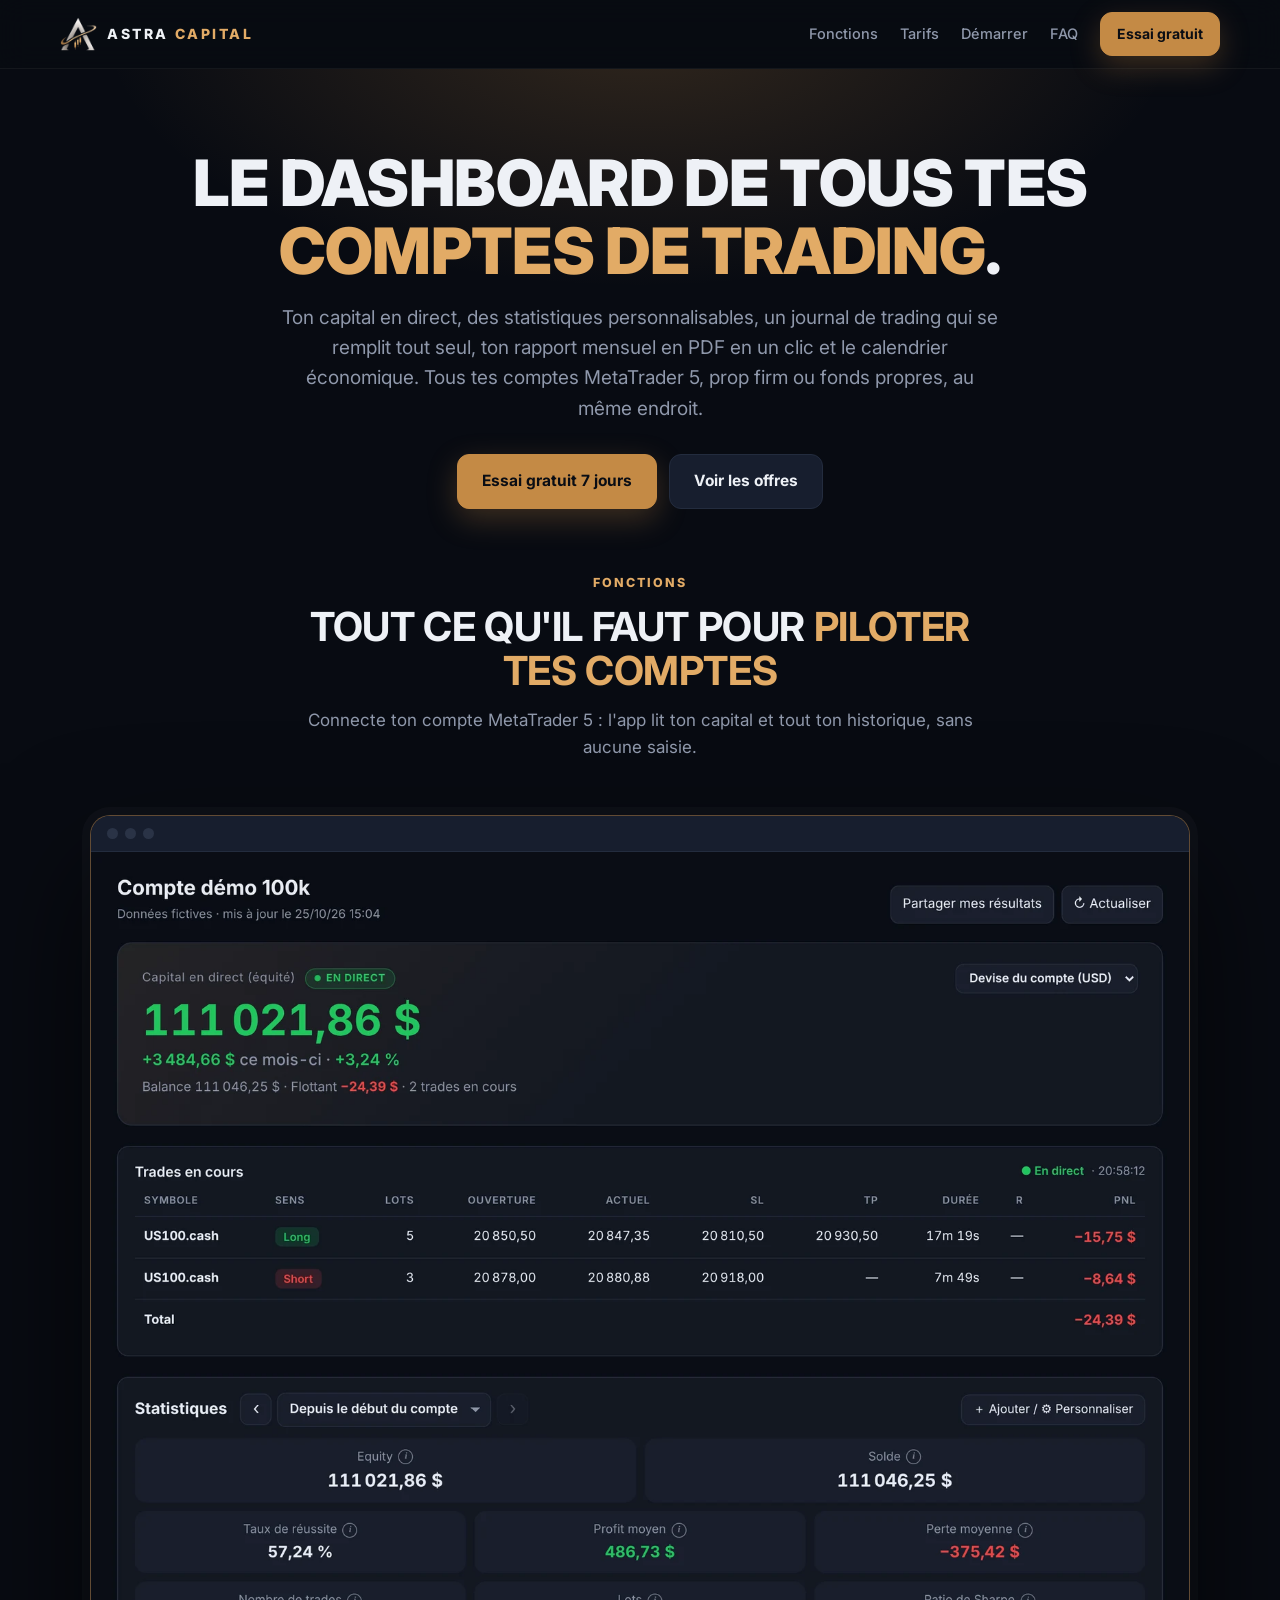
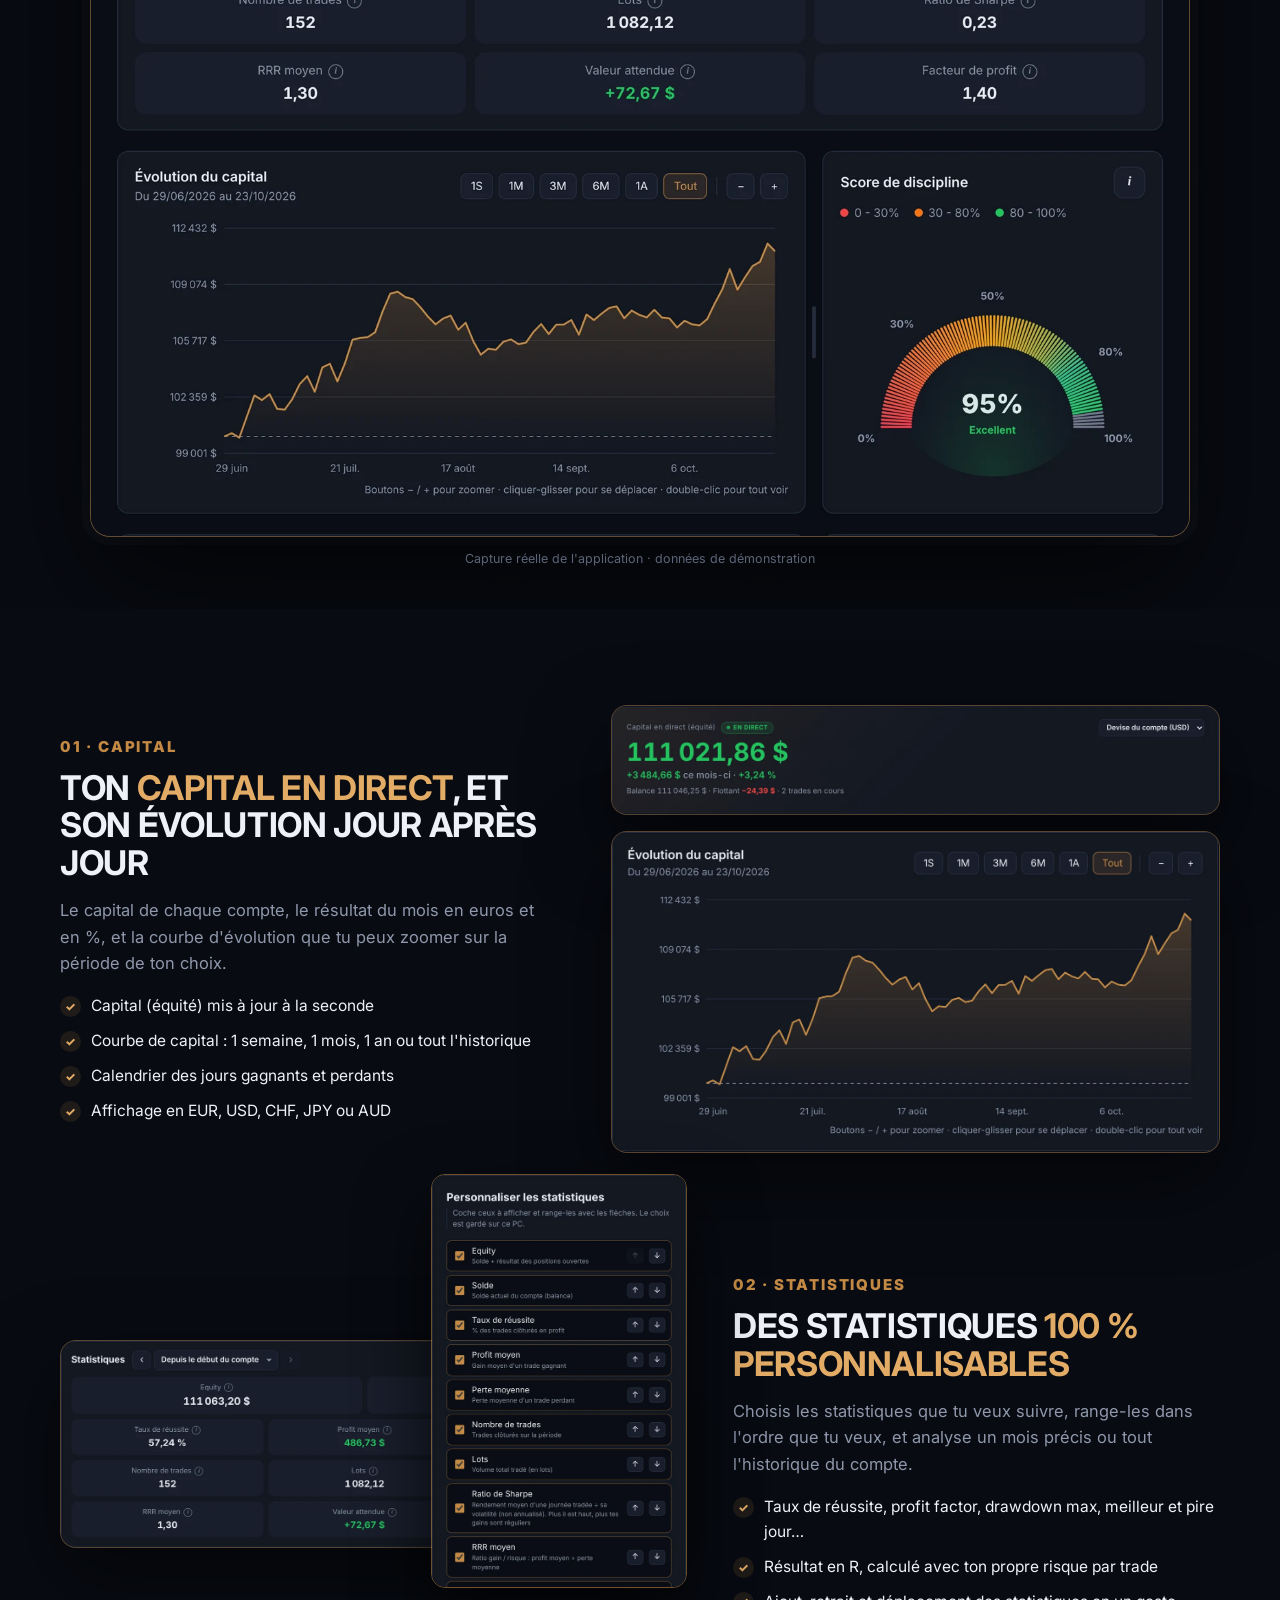
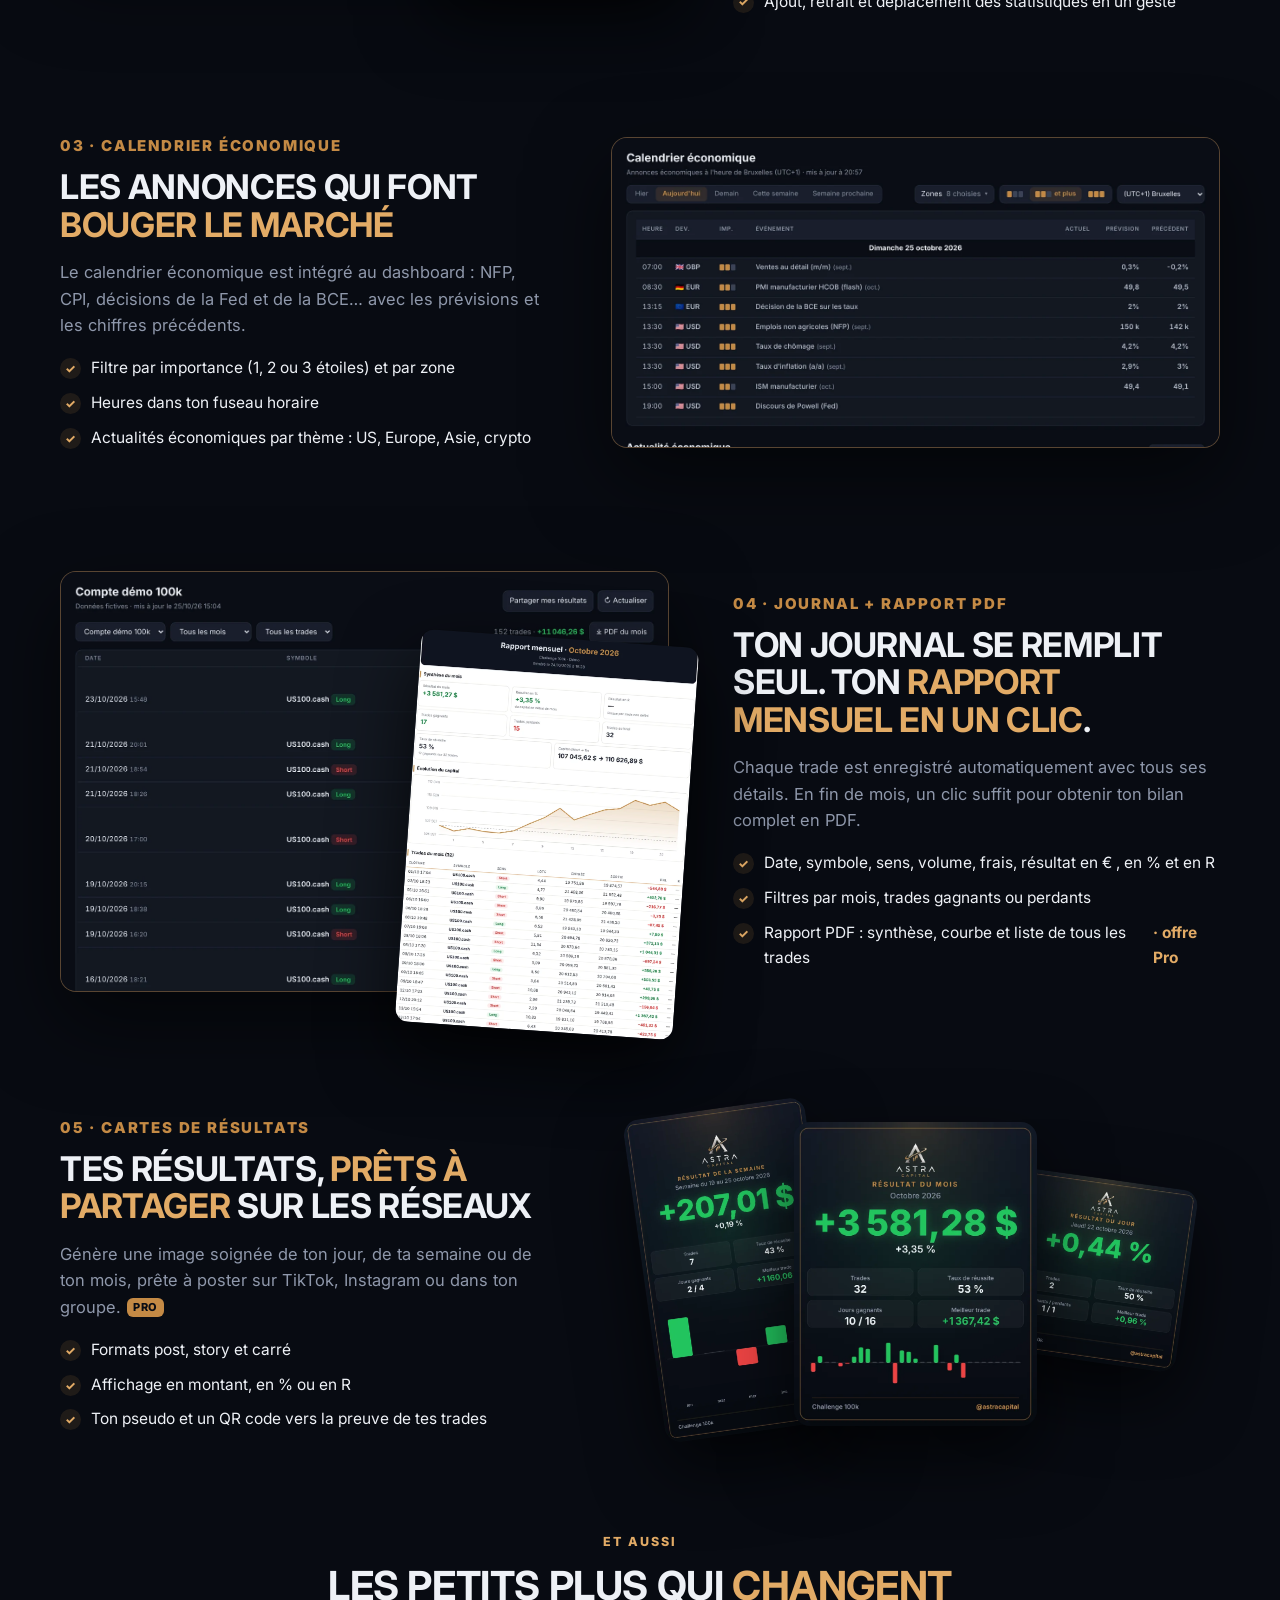
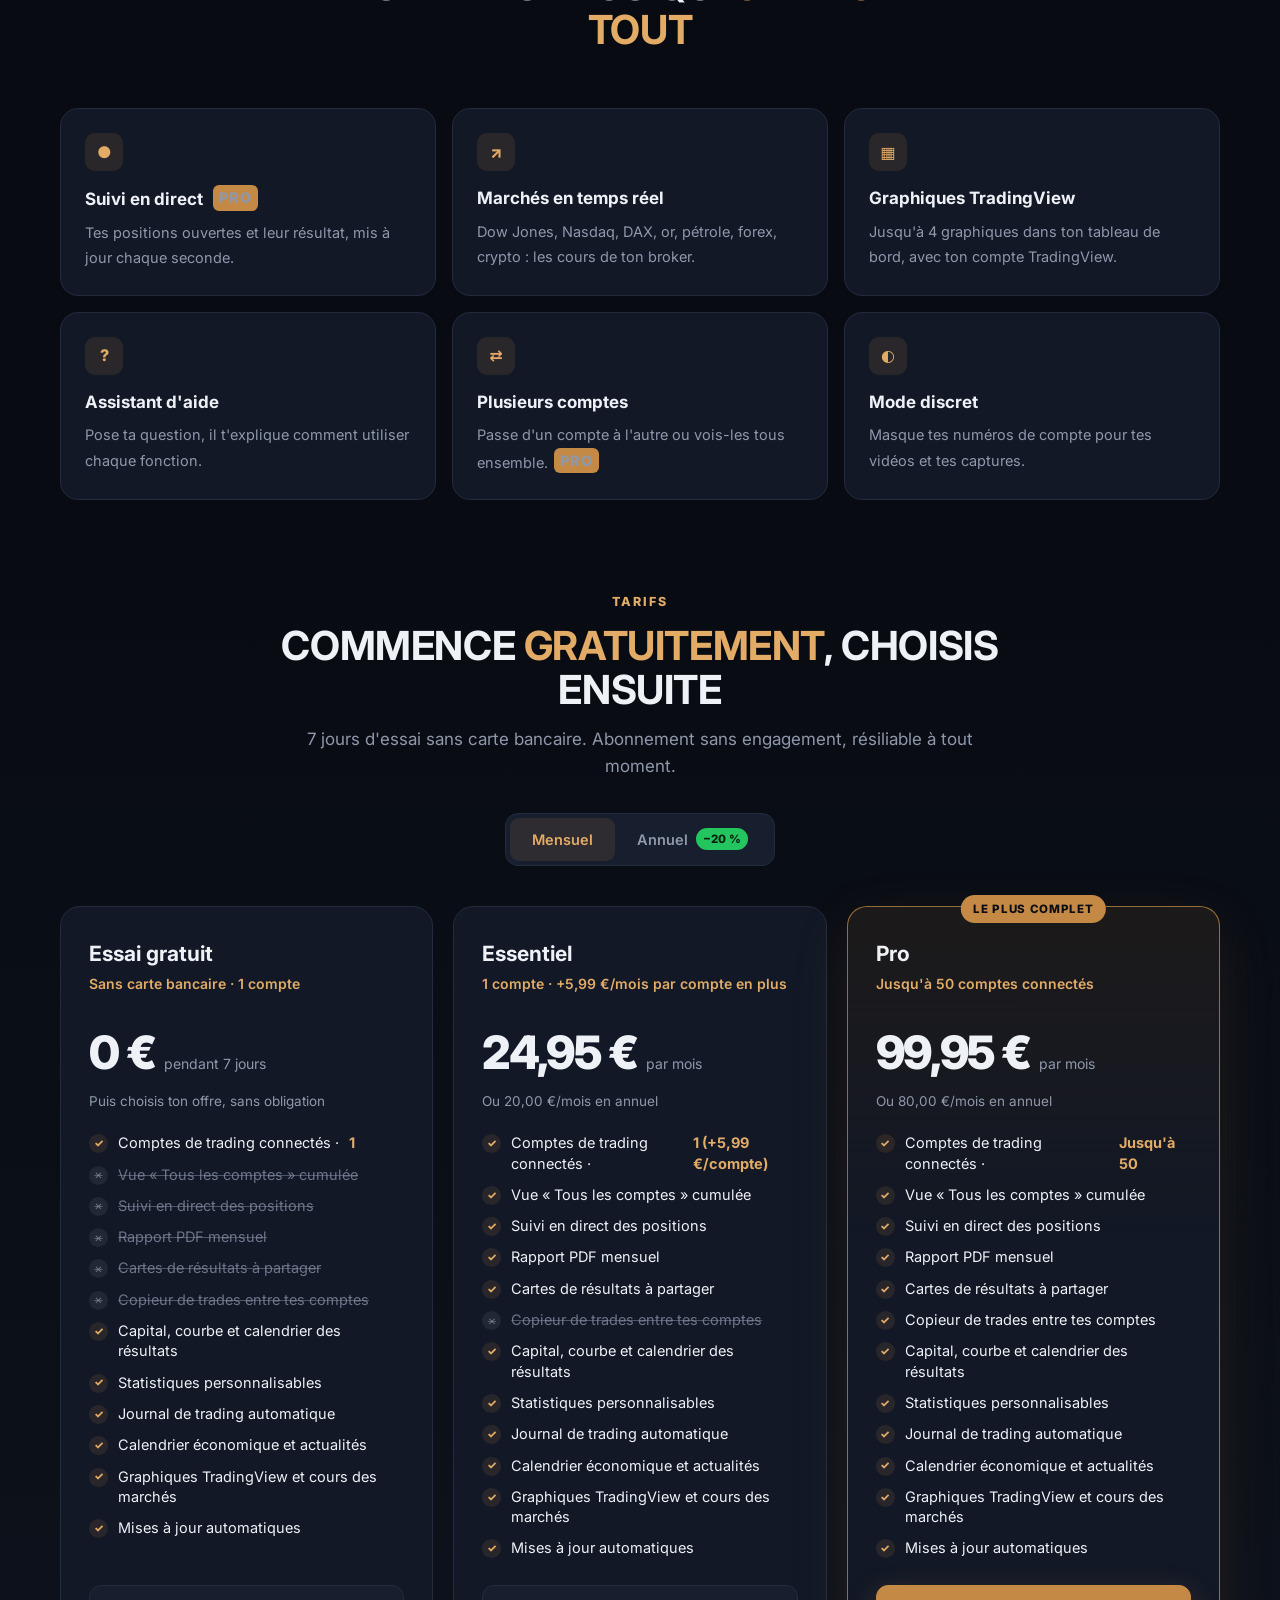
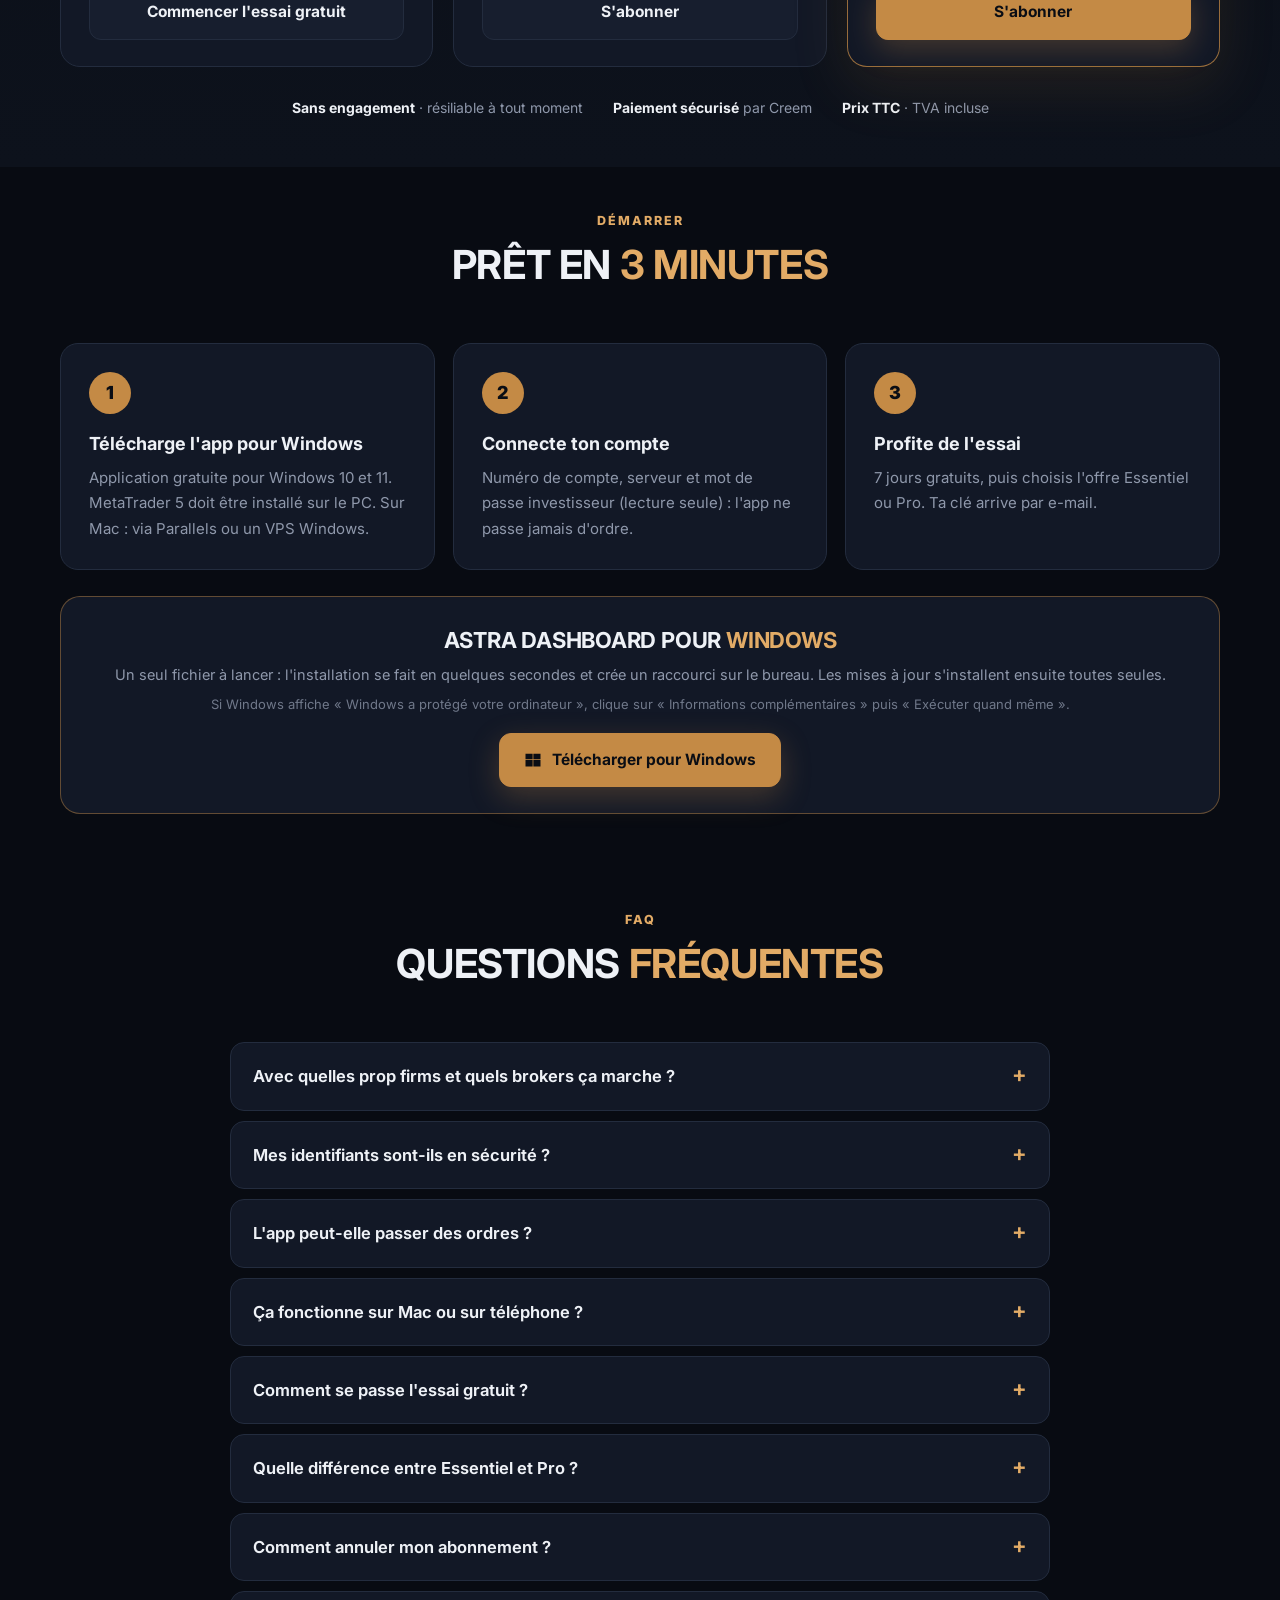
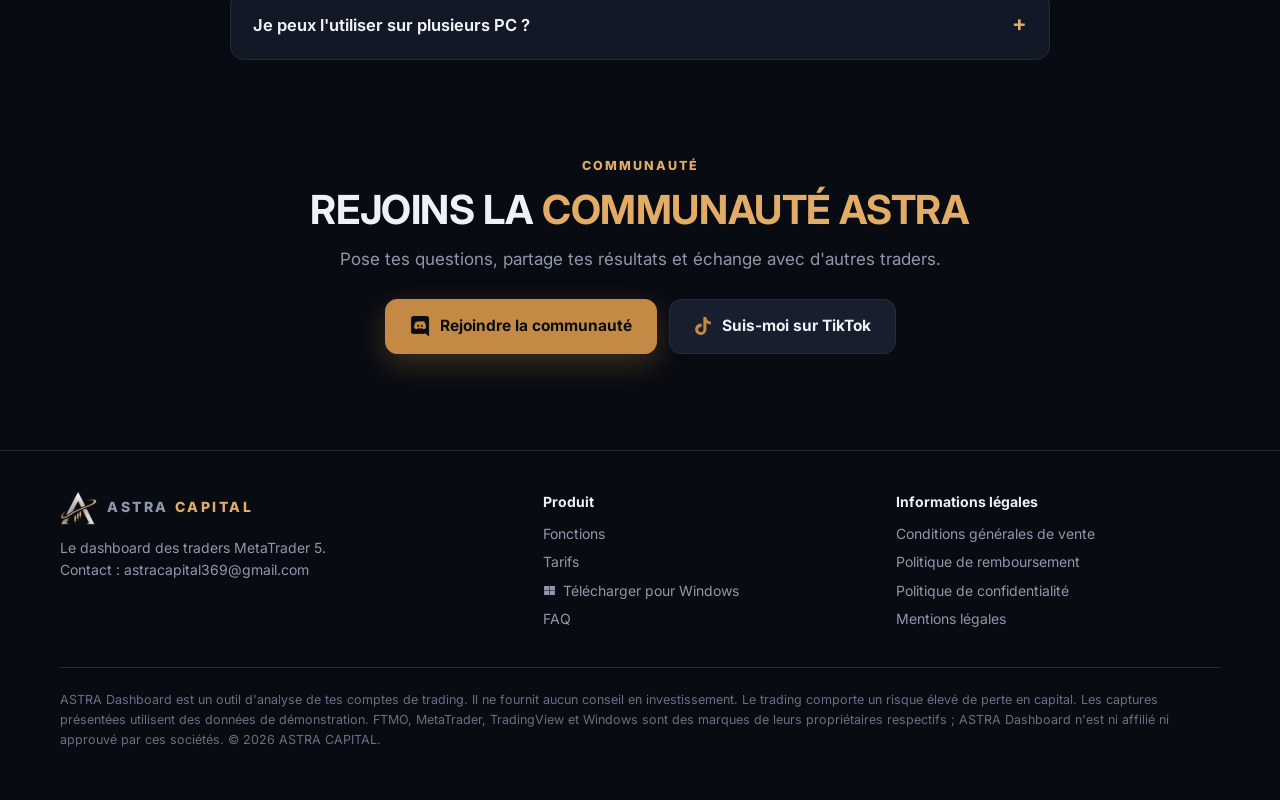
==== commit 0c5055ae: "Essentiel : comptes supplémentaires à 5,99 €/mois Co-Authored-By: Claude Opus 5.5 <noreply@anthropic" ====
--- a/index.html
+++ b/index.html
@@ -109,7 +109,7 @@
     <details><summary>L'app peut-elle passer des ordres ?</summary><p>Non. ASTRA Dashboard lit seulement ton capital et ton historique pour les analyser. Elle ne passe, ne modifie et ne ferme jamais aucune position.</p></details>
     <details><summary>Ça fonctionne sur Mac ou sur téléphone ?</summary><p>L'application fonctionne sur Windows 10 et 11, avec MetaTrader 5 installé : la connexion de MetaTrader 5 aux applications n'existe que sur Windows. Sur Mac, tu peux l'utiliser avec Windows installé via Parallels Desktop, ou sur un VPS Windows (celui où tourne souvent déjà ton MT5), en bureau à distance.</p></details>
     <details><summary>Comment se passe l'essai gratuit ?</summary><p>Tu installes l'app et tu cliques sur « Commencer l'essai gratuit » : 7 jours d'accès, sans carte bancaire. À la fin de l'essai, tu choisis une offre pour continuer.</p></details>
-    <details><summary>Quelle différence entre Essentiel et Pro ?</summary><p>Essentiel permet de connecter 1 compte et comprend la vue « tous les comptes », le suivi en direct des positions, le rapport PDF mensuel et les cartes de résultats à partager. Pro ajoute jusqu'à 50 comptes et le copieur de trades entre tes comptes.</p></details>
+    <details><summary>Quelle différence entre Essentiel et Pro ?</summary><p>Essentiel permet de connecter 1 compte (et d'en ajouter d'autres pour 5,99 € par mois chacun) et comprend la vue « tous les comptes », le suivi en direct des positions, le rapport PDF mensuel et les cartes de résultats à partager. Pro ajoute jusqu'à 50 comptes et le copieur de trades entre tes comptes.</p></details>
     <details><summary>Comment annuler mon abonnement ?</summary><p>En un clic depuis l'app : page Tarification → « Gérer / annuler mon abonnement ». Ton espace client Creem s'ouvre et tu peux y résilier ou changer de carte. Tu peux aussi utiliser le lien « gérer mon abonnement » de l'e-mail de paiement envoyé par Creem, ou nous écrire. Sans engagement.</p></details>
     <details><summary>Je peux l'utiliser sur plusieurs PC ?</summary><p>Oui, ta clé fonctionne sur 2 PC. Tu peux aussi la retirer d'un PC pour l'utiliser sur un autre.</p></details>
   </div>
@@ -140,11 +140,11 @@
 };
 const PLANS = [
   { id: 'essai', name: 'Essai gratuit', acc: 'Sans carte bancaire · 1 compte', month: ['0 €', 'pendant 7 jours'], bill: 'Puis choisis ton offre, sans obligation' },
-  { id: 'essentiel', name: 'Essentiel', acc: '1 compte connecté', month: ['24,95 €', 'par mois'], year: ['20,00 €', 'par mois', '24,95 €', '239,95 €'] },
+  { id: 'essentiel', name: 'Essentiel', acc: '1 compte · +5,99 €/mois par compte en plus', month: ['24,95 €', 'par mois'], year: ['20,00 €', 'par mois', '24,95 €', '239,95 €'] },
   { id: 'pro', name: 'Pro', acc: "Jusqu'à 50 comptes connectés", badge: 'LE PLUS COMPLET', month: ['99,95 €', 'par mois'], year: ['80,00 €', 'par mois', '99,95 €', '959,95 €'] },
 ];
 const FEATS = [
-  ['Comptes de trading connectés', '1', '1', "Jusqu'à 50"],
+  ['Comptes de trading connectés', '1', '1 (+5,99 €/compte)', "Jusqu'à 50"],
   ['Vue « Tous les comptes » cumulée', 0, 1, 1],
   ['Suivi en direct des positions', 0, 1, 1],
   ['Rapport PDF mensuel', 0, 1, 1],
